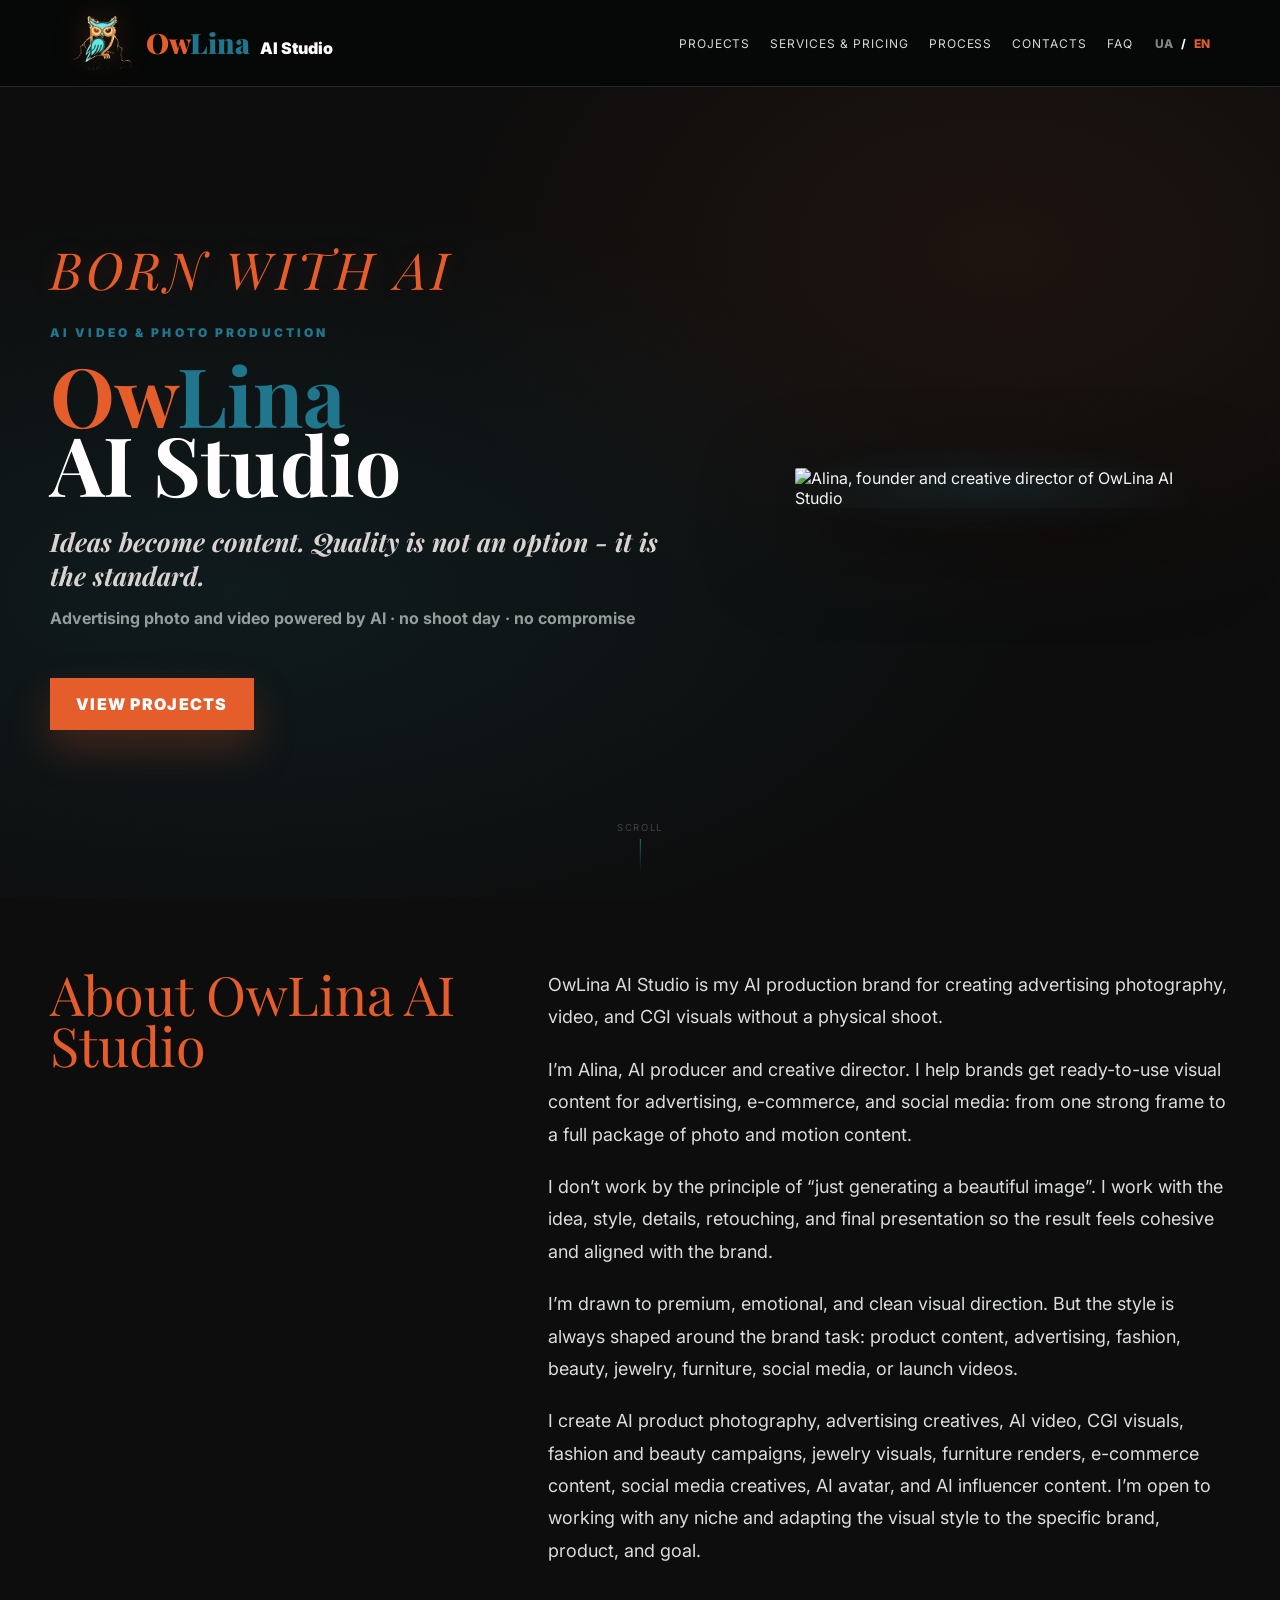
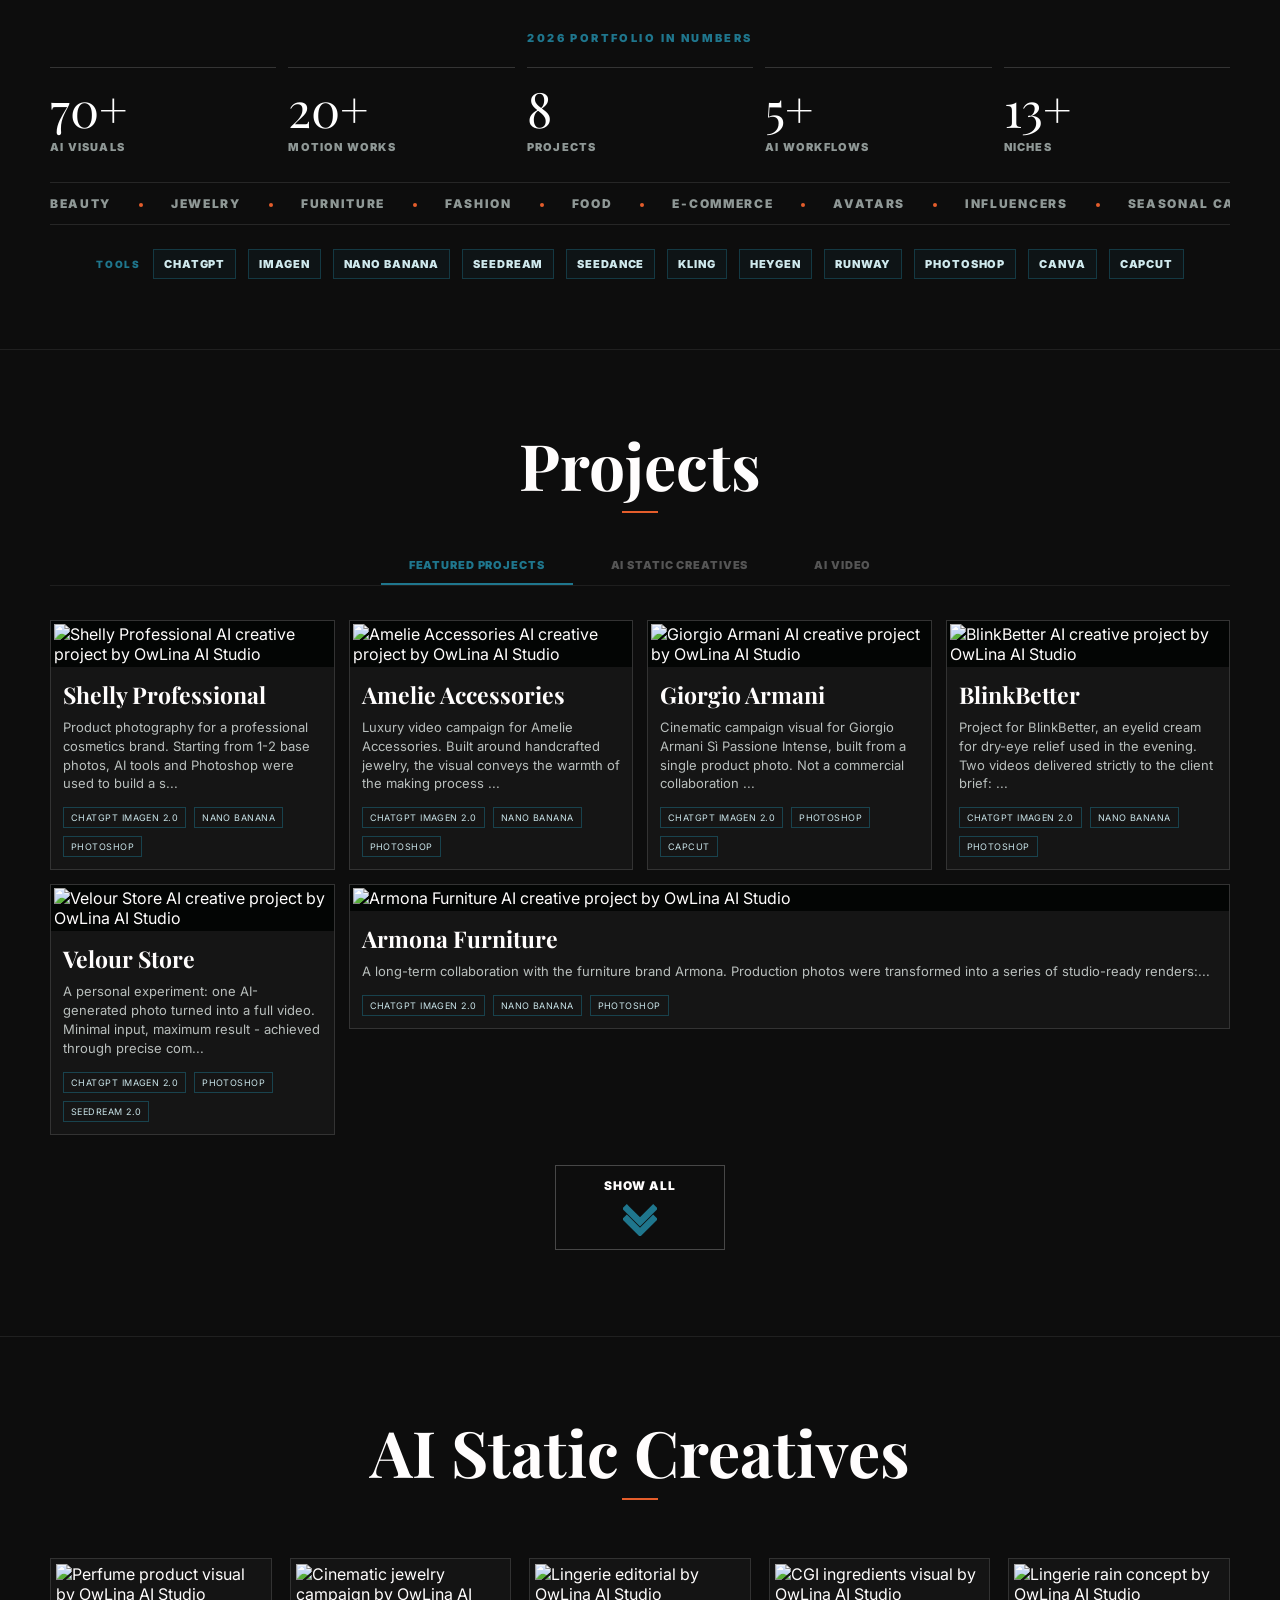
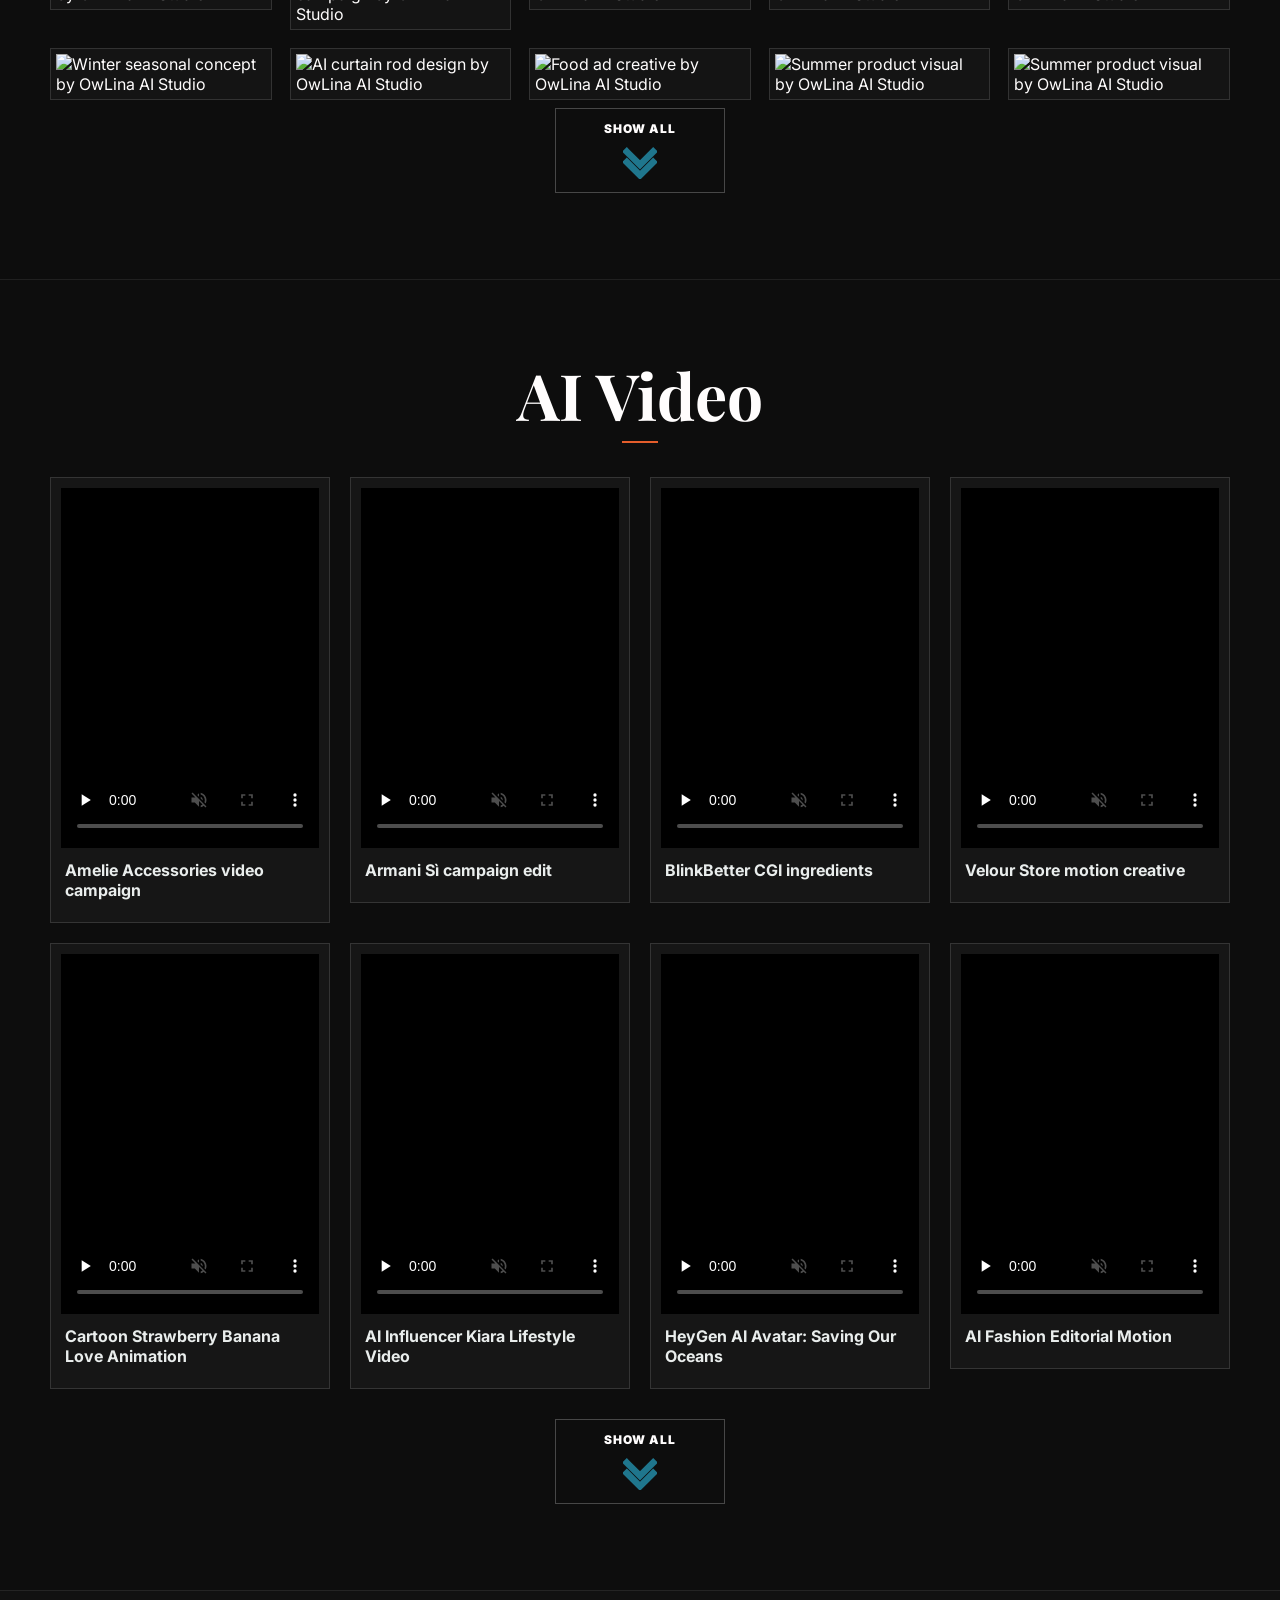
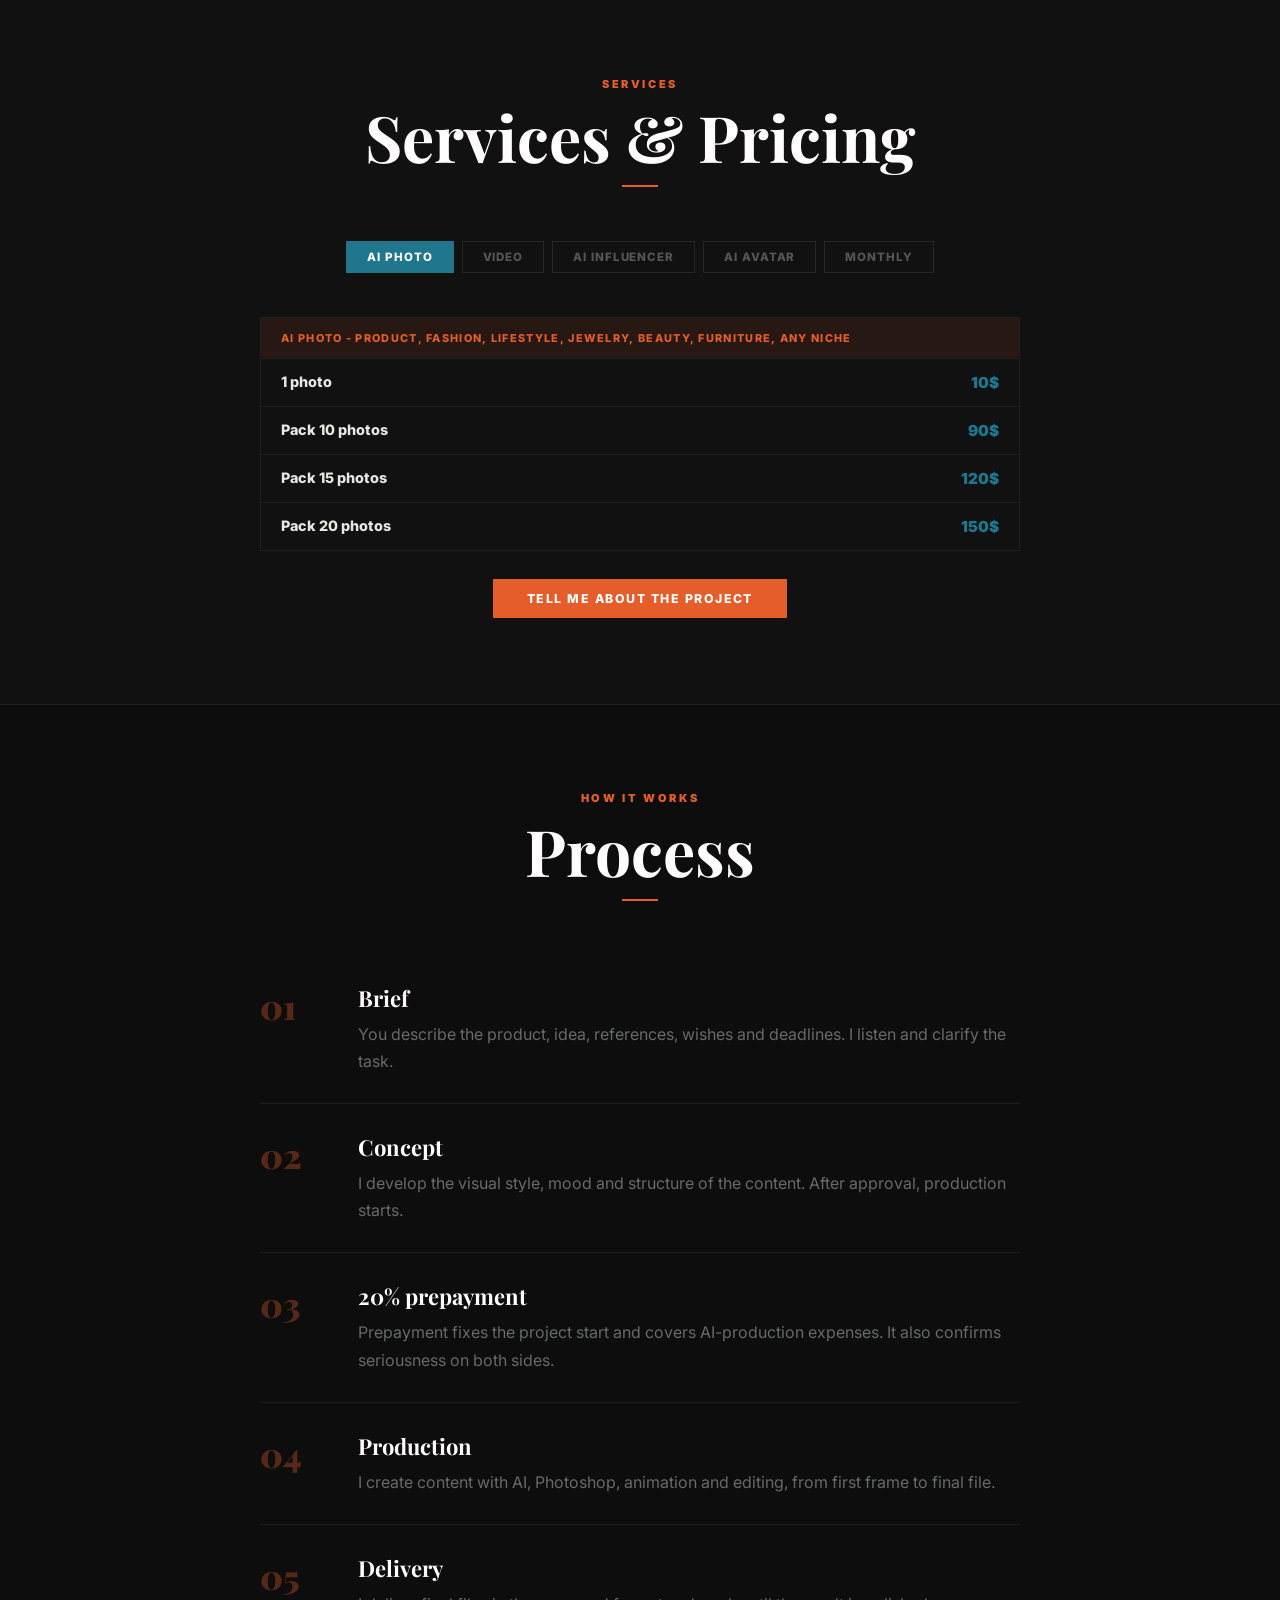
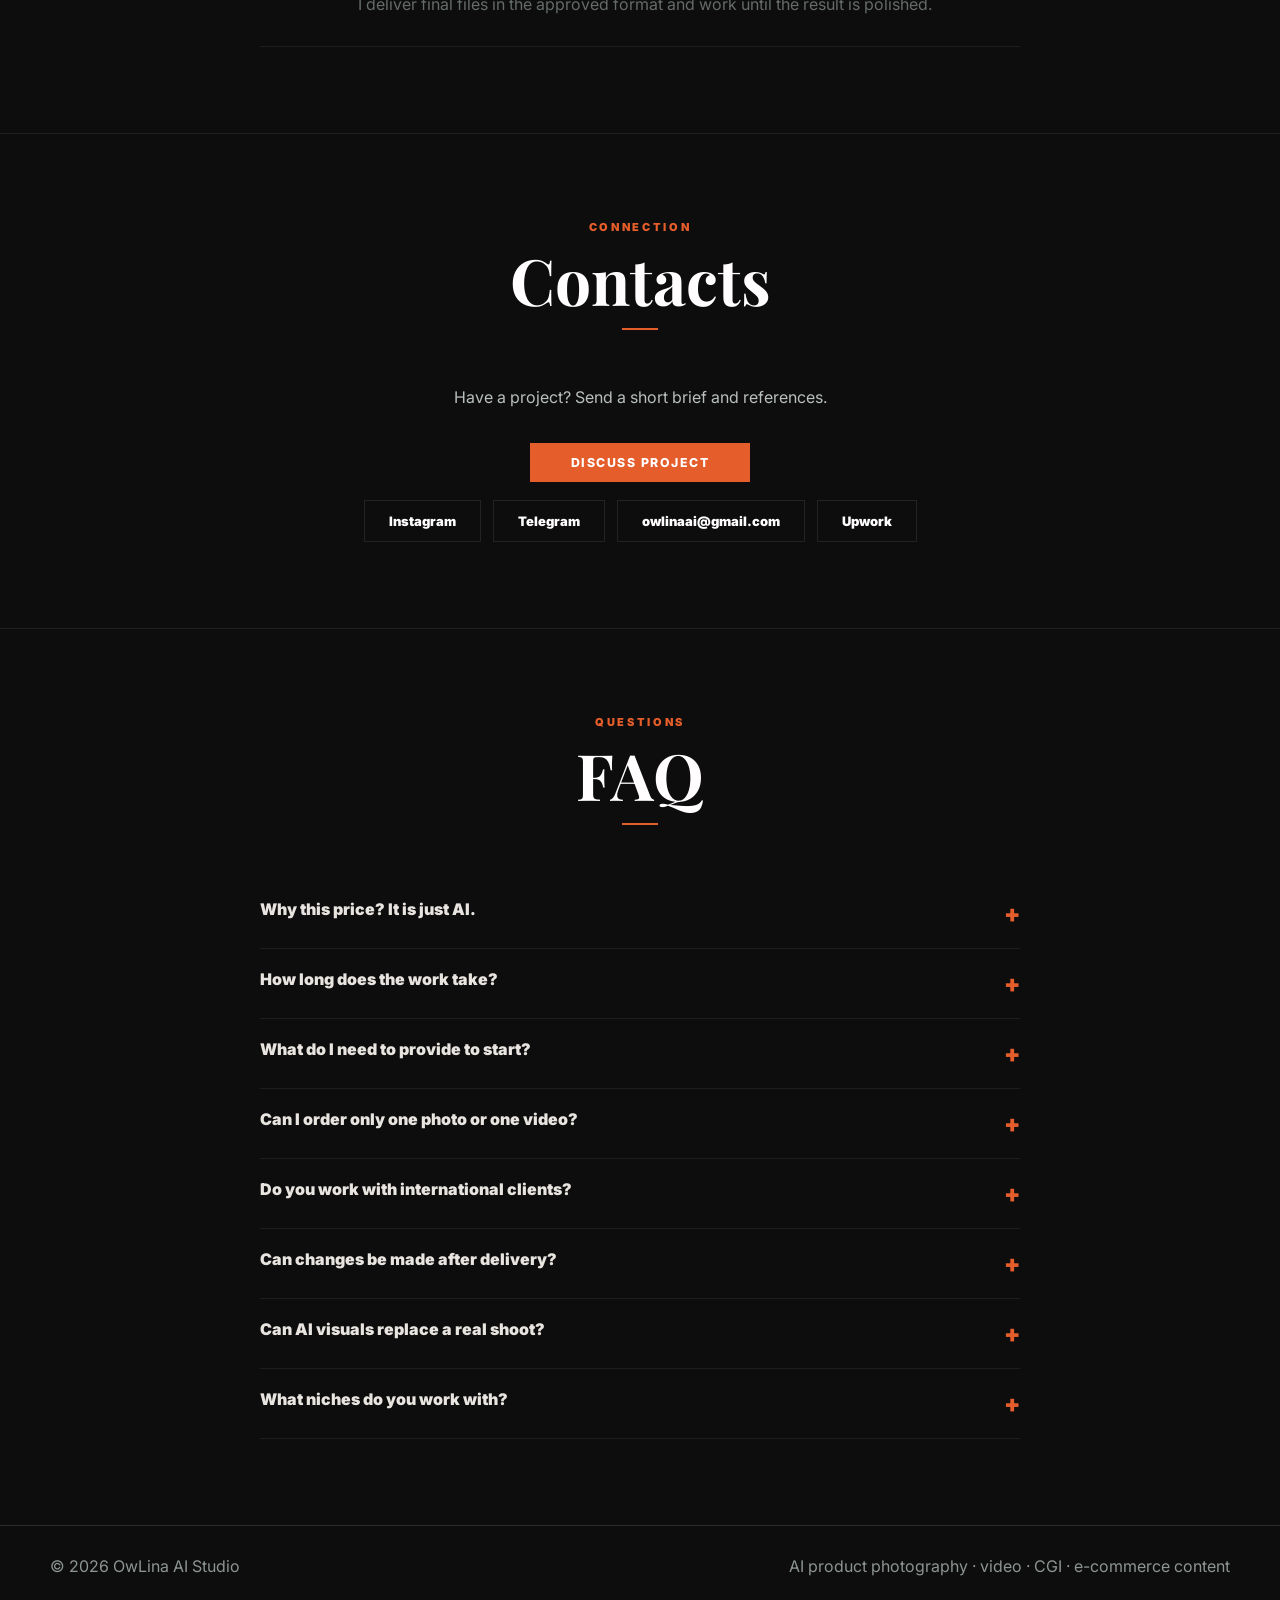
==== en/index.html @ 853acd17 "Add files via upload" ====
<!doctype html><html lang="en"><head><meta charset="utf-8"><meta name="viewport" content="width=device-width,initial-scale=1"><title>OwLina AI Studio | AI Production for Advertising Photo, Video and CGI</title><meta name="description" content="OwLina AI Studio creates AI product photography, advertising creatives, AI video, CGI visuals, e-commerce content, AI avatar and AI influencer content for any niche without a physical shoot."><meta name="robots" content="index, follow"><link rel="canonical" href="https://owlinaai.com/en/"><link rel="alternate" hreflang="uk" href="https://owlinaai.com/"><link rel="alternate" hreflang="en" href="https://owlinaai.com/en/"><link rel="alternate" hreflang="x-default" href="https://owlinaai.com/"><meta property="og:type" content="website"><meta property="og:site_name" content="OwLina AI Studio"><meta property="og:title" content="OwLina AI Studio | AI Production for Advertising Photo, Video and CGI"><meta property="og:description" content="OwLina AI Studio creates AI product photography, advertising creatives, AI video, CGI visuals, e-commerce content, AI avatar and AI influencer content for any niche without a physical shoot."><meta property="og:url" content="https://owlinaai.com/en/"><meta property="og:image" content="https://res.cloudinary.com/kqaywdm5/image/upload/v1783177187/my_photo_curdfj.jpg"><meta name="twitter:card" content="summary_large_image"><meta name="twitter:title" content="OwLina AI Studio | AI Production for Advertising Photo, Video and CGI"><meta name="twitter:description" content="OwLina AI Studio creates AI product photography, advertising creatives, AI video, CGI visuals, e-commerce content, AI avatar and AI influencer content for any niche without a physical shoot."><meta name="twitter:image" content="https://res.cloudinary.com/kqaywdm5/image/upload/v1783177187/my_photo_curdfj.jpg"><link rel="preconnect" href="https://res.cloudinary.com"><link rel="preconnect" href="https://fonts.googleapis.com"><link rel="preconnect" href="https://fonts.gstatic.com" crossorigin><link href="https://fonts.googleapis.com/css2?family=Inter:wght@400;600;800;900&family=Playfair+Display:ital,wght@0,700;0,900;1,700;1,900&display=swap" rel="stylesheet"><link rel="stylesheet" href="../assets/css/style.css?v=20260827-1"><script type="application/ld+json">{"@context": "https://schema.org", "@type": "ProfessionalService", "@id": "https://owlinaai.com/#studio", "name": "OwLina AI Studio", "url": "https://owlinaai.com/", "description": "OwLina AI Studio creates AI product photography, advertising creatives, AI video, CGI visuals, e-commerce content, AI avatar and AI influencer content for any niche without a physical shoot.", "areaServed": "Worldwide", "founder": {"@type": "Person", "name": "Alina", "jobTitle": "AI producer and creative director"}, "sameAs": ["https://www.instagram.com/owlinaai", "https://t.me/OwLinaAI"], "serviceType": ["AI product photography", "AI video production", "CGI advertising visuals", "e-commerce product content", "social media creatives", "AI avatar content", "AI influencer content"], "knowsAbout": ["AI product photography", "advertising creatives", "AI video", "CGI visuals", "fashion campaigns", "beauty campaigns", "jewelry visuals", "furniture renders", "e-commerce content", "social media content"]}</script>
<script type="application/ld+json">{"@context": "https://schema.org", "@type": "WebPage", "@id": "https://owlinaai.com/en/#webpage", "url": "https://owlinaai.com/en/", "name": "OwLina AI Studio | AI Production for Advertising Photo, Video and CGI", "description": "OwLina AI Studio creates AI product photography, advertising creatives, AI video, CGI visuals, e-commerce content, AI avatar and AI influencer content for any niche without a physical shoot.", "inLanguage": "en", "isPartOf": {"@type": "WebSite", "name": "OwLina AI Studio", "url": "https://owlinaai.com/"}, "about": {"@id": "https://owlinaai.com/#studio"}}</script>
<script type="application/ld+json">{"@context": "https://schema.org", "@type": "FAQPage", "mainEntity": [{"@type": "Question", "name": "Why this price? It is just AI.", "acceptedAnswer": {"@type": "Answer", "text": "The price includes concept, direction, AI generation, retouching, editing, revisions, and final files ready for ads, e-commerce, and social media."}}, {"@type": "Question", "name": "How long does the work take?", "acceptedAnswer": {"@type": "Answer", "text": "Timing depends on the volume and format. Small static visuals can be faster; full video campaigns need more production time."}}, {"@type": "Question", "name": "What do I need to provide to start?", "acceptedAnswer": {"@type": "Answer", "text": "A product photo, references, brand materials, desired mood, formats, deadline, and a clear task."}}, {"@type": "Question", "name": "Can AI visuals replace a real shoot?", "acceptedAnswer": {"@type": "Answer", "text": "For many product, e-commerce, advertising and social media tasks - yes. It is faster, more flexible, and more cost-effective when the brief is clear."}}, {"@type": "Question", "name": "What niches do you work with?", "acceptedAnswer": {"@type": "Answer", "text": "Beauty, fashion, jewelry, furniture, food, product brands, e-commerce, social media campaigns, and other niches."}}]}</script></head><body><header class="site-header"><div class="nav-wrap"><a class="brand" href="./"><img class="brand-logo" src="../assets/logo/owlina-logo-cropped.png" alt="OwLina AI Studio logo"><span class="brand-word"><span class="owl">Ow</span><span class="lina">Lina</span><small>AI Studio</small></span></a><nav class="nav-links"><a href="./#projects">Projects</a><a href="./#services">Services & Pricing</a><a href="./#process">Process</a><a href="./#contacts">Contacts</a><a href="./#faq">FAQ</a></nav><div class="langs"><a class="" href="../">UA</a><span>/</span><a class="active" href="./">EN</a></div></div></header><main><section class="hero"><div class="hero-inner"><div><div class="kicker">Born with AI</div><p class="eyebrow">AI Video & Photo Production</p><h1><span class="owl">Ow</span><span class="lina">Lina</span><br>AI Studio</h1><p class="tagline">Ideas become content. Quality is not an option - it is the standard.</p><p class="subline">Advertising photo and video powered by AI · no shoot day · no compromise</p><a class="cta" href="#projects">View projects</a></div><figure class="hero-media"><img src="https://res.cloudinary.com/kqaywdm5/image/upload/v1783177187/my_photo_curdfj.jpg" alt="Alina, founder and creative director of OwLina AI Studio"></figure></div><div class="scroll-ind"><span>Scroll</span><div class="scroll-line"></div></div></section><section id="about" class="section"><div class="section-inner about-grid"><div class="about-mark">About OwLina AI Studio</div><div class="about-text"><p>OwLina AI Studio is my AI production brand for creating advertising photography, video, and CGI visuals without a physical shoot.</p><p>I’m Alina, AI producer and creative director. I help brands get ready-to-use visual content for advertising, e-commerce, and social media: from one strong frame to a full package of photo and motion content.</p><p>I don’t work by the principle of “just generating a beautiful image”. I work with the idea, style, details, retouching, and final presentation so the result feels cohesive and aligned with the brand.</p><p>I’m drawn to premium, emotional, and clean visual direction. But the style is always shaped around the brand task: product content, advertising, fashion, beauty, jewelry, furniture, social media, or launch videos.</p><p>I create AI product photography, advertising creatives, AI video, CGI visuals, fashion and beauty campaigns, jewelry visuals, furniture renders, e-commerce content, social media creatives, AI avatar, and AI influencer content. I’m open to working with any niche and adapting the visual style to the specific brand, product, and goal.</p></div></div></section><section class="trust-strip"><div class="trust-title">2026 portfolio in numbers</div><div class="trust-grid"><div class="trust-item"><div class="trust-num">70+</div><div class="trust-label">AI visuals</div></div><div class="trust-item"><div class="trust-num">20+</div><div class="trust-label">motion works</div></div><div class="trust-item"><div class="trust-num">8</div><div class="trust-label">projects</div></div><div class="trust-item"><div class="trust-num">5+</div><div class="trust-label">AI workflows</div></div><div class="trust-item"><div class="trust-num">13+</div><div class="trust-label">niches</div></div></div><div class="niche-marquee" aria-label="Portfolio niches"><div class="niche-track"><span>beauty</span> <span>jewelry</span> <span>furniture</span> <span>fashion</span> <span>food</span> <span>e-commerce</span> <span>avatars</span> <span>influencers</span> <span>seasonal campaigns</span> <span>cartoon</span> <span>memory video concepts</span> <span>social media creatives</span> <span>CGI</span> <span>beauty</span> <span>jewelry</span> <span>furniture</span> <span>fashion</span> <span>food</span> <span>e-commerce</span> <span>avatars</span> <span>influencers</span> <span>seasonal campaigns</span> <span>cartoon</span> <span>memory video concepts</span> <span>social media creatives</span> <span>CGI</span></div></div><div class="tool-stack"><span class="tool-stack-label">Tools</span><span class="tool-chip">ChatGPT</span> <span class="tool-chip">Imagen</span> <span class="tool-chip">Nano Banana</span> <span class="tool-chip">Seedream</span> <span class="tool-chip">Seedance</span> <span class="tool-chip">Kling</span> <span class="tool-chip">HeyGen</span> <span class="tool-chip">Runway</span> <span class="tool-chip">Photoshop</span> <span class="tool-chip">Canva</span> <span class="tool-chip">CapCut</span></div></section><section id="projects" class="section"><div class="section-inner"><div class="center-head"><h2>Projects</h2></div><nav class="work-tabs" aria-label="Portfolio sections"><a href="#projects">Featured Projects</a><a href="#static">AI Static Creatives</a><a href="#motion">AI Video</a></nav><div id="featured-projects" class="projects-grid"></div><div class="button-row"><a class="ghost-btn" href="../projects-en.html">Show all</a></div></div></section><section id="static" class="section"><div class="section-inner"><div class="center-head"><h2>AI Static Creatives</h2></div><div id="static-filters" class="static-filters"></div><div id="static-gallery" class="masonry"></div><div class="static-actions"><button class="ghost-btn" data-show-static>Show all</button></div></div></section><section id="motion" class="section"><div class="section-inner"><div class="center-head"><h2>AI Video</h2></div><div id="motion-grid" class="video-grid"></div><div class="button-row"><a class="ghost-btn" href="../videos-en.html">Show all</a></div></div></section><section id="services" class="section services-section"><div class="section-inner"><div class="old-section-title"><div class="sup">services</div><h2>Services & Pricing</h2></div><div class="stabs"><button class="stab active" data-p="ph">AI Photo</button><button class="stab " data-p="vi">Video</button><button class="stab " data-p="inf">AI Influencer</button><button class="stab " data-p="av">AI Avatar</button><button class="stab " data-p="mo">Monthly</button></div><div class="spanel active" id="p-ph"><div class="ptable"><div class="pth">AI Photo - product, fashion, lifestyle, jewelry, beauty, furniture, any niche</div><div class="ptr"><div><div class="ptl">1 photo</div></div><div class="ptp">10$</div></div><div class="ptr"><div><div class="ptl">Pack 10 photos</div></div><div class="ptp">90$</div></div><div class="ptr"><div><div class="ptl">Pack 15 photos</div></div><div class="ptp">120$</div></div><div class="ptr"><div><div class="ptl">Pack 20 photos</div></div><div class="ptp">150$</div></div></div><div class="scta"><a class="disc" href="https://t.me/OwLinaAI" target="_blank" rel="noopener">Tell me about the project</a></div></div><div class="spanel" id="p-vi"><div class="vtable"><div class="vtr"><div class="vtc h"></div><div class="vtc h">1 video</div><div class="vtc h">Pack 3</div><div class="vtc h">Pack 5</div></div><div class="vtr"><div class="vtc d">10 sec</div><div class="vtc p">from 100$</div><div class="vtc p">from 250$</div><div class="vtc p">from 420$</div></div><div class="vtr"><div class="vtc d">15 sec</div><div class="vtc p">from 140$</div><div class="vtc p">from 350$</div><div class="vtc p">from 580$</div></div><div class="vtr"><div class="vtc d">30 sec</div><div class="vtc p">from 250$</div><div class="vtc p">from 620$</div><div class="vtc p">from 1050$</div></div></div><p class="pnote">Brand / product / service advertising · influencer-style content · CGI. Longer or more complex videos are priced individually.</p><div class="scta"><a class="disc" href="https://t.me/OwLinaAI" target="_blank" rel="noopener">Tell me about the project</a></div></div><div class="spanel" id="p-inf"><div class="ptable"><div class="pth">AI Influencer - UGC-style and lifestyle content · character creation + regular content</div><div class="ptr"><div><div class="ptl">Starter</div><div class="pts">Character visualization from your description · 5 reference images · 1 video</div><div class="pta">Character card <em>+20$</em><br>Style guide <em>+30$</em><br>Concept from scratch <em>+50$</em></div></div><div class="ptp">200$</div></div><div class="ptr"><div><div class="ptl">Full Character</div><div class="pts">10 reference images · 3 videos</div><div class="pta">Character card included free<br>Style guide <em>+20$</em></div></div><div class="ptp">320$</div></div><div class="ptr"><div><div class="ptl">Premium Character</div><div class="pts">15 reference images · 5 videos</div><div class="pta">Character card and style guide included free</div></div><div class="ptp">550$</div></div></div><div class="scta"><a class="disc" href="https://t.me/OwLinaAI" target="_blank" rel="noopener">Tell me about the project</a></div></div><div class="spanel" id="p-av"><div class="ptable"><div class="pth">AI Avatar with voice (talking head)</div><div class="ptr"><div><div class="ptl">Basic Avatar</div><div class="pts">1 video up to 30 sec · AI avatar from photo · voice synthesis</div></div><div class="ptp">100$</div></div><div class="ptr"><div><div class="ptl">Content Pack</div><div class="pts">3 videos up to 30 sec each · AI avatar from photo · voice synthesis</div></div><div class="ptp">250$</div></div></div><div class="scta"><a class="disc" href="https://t.me/OwLinaAI" target="_blank" rel="noopener">Tell me about the project</a></div></div><div class="spanel" id="p-mo"><div class="ptable"><div class="pth">Monthly content - regular AI content for your brand or AI influencer</div><div class="ptr"><div><div class="ptl">Basic</div><div class="pts">10 photos + 2 videos</div></div><div class="ptp">230$/month</div></div><div class="ptr"><div><div class="ptl">Standard</div><div class="pts">15 photos + 4 videos + 1 motion transfer / dance clip</div></div><div class="ptp">450$/month</div></div><div class="ptr"><div><div class="ptl">Full</div><div class="pts">30 photos + 6 videos + 2 motion transfer / dance clips</div></div><div class="ptp">800$/month</div></div></div><div class="scta"><a class="disc" href="https://t.me/OwLinaAI" target="_blank" rel="noopener">Tell me about the project</a></div></div></div></section><section id="process" class="section"><div class="section-inner"><div class="old-section-title"><div class="sup">how it works</div><h2>Process</h2></div><div class="process-list"><div class="process-step"><div class="process-num">01</div><div><h3>Brief</h3><p>You describe the product, idea, references, wishes and deadlines. I listen and clarify the task.</p></div></div><div class="process-step"><div class="process-num">02</div><div><h3>Concept</h3><p>I develop the visual style, mood and structure of the content. After approval, production starts.</p></div></div><div class="process-step"><div class="process-num">03</div><div><h3>20% prepayment</h3><p>Prepayment fixes the project start and covers AI-production expenses. It also confirms seriousness on both sides.</p></div></div><div class="process-step"><div class="process-num">04</div><div><h3>Production</h3><p>I create content with AI, Photoshop, animation and editing, from first frame to final file.</p></div></div><div class="process-step"><div class="process-num">05</div><div><h3>Delivery</h3><p>I deliver final files in the approved format and work until the result is polished.</p></div></div></div></div></section><section id="contacts" class="section"><div class="section-inner"><div class="old-section-title"><div class="sup">connection</div><h2>Contacts</h2></div><p class="section-note" style="margin:0 auto 32px;text-align:center">Have a project? Send a short brief and references.</p><div class="contact-primary"><button type="button" class="disc" data-open-brief>Discuss project</button></div><div class="contact-links"><a href="https://www.instagram.com/owlinaai">Instagram</a><a href="https://t.me/OwLinaAI">Telegram</a><a href="mailto:owlinaai@gmail.com">owlinaai@gmail.com</a><a href="https://www.upwork.com/">Upwork</a></div></div></section><section id="faq" class="section"><div class="section-inner"><div class="old-section-title"><div class="sup">questions</div><h2>FAQ</h2></div><div class="faq-list"><div class="faq-item"><button class="faq-q" type="button"><span>Why this price? It is just AI.</span><span>+</span></button><div class="faq-a">The price includes concept, direction, AI generation, retouching, editing, revisions, and final files ready for ads, e-commerce, and social media.</div></div><div class="faq-item"><button class="faq-q" type="button"><span>How long does the work take?</span><span>+</span></button><div class="faq-a">Timing depends on the volume and format. Small static visuals can be faster; full video campaigns need more production time.</div></div><div class="faq-item"><button class="faq-q" type="button"><span>What do I need to provide to start?</span><span>+</span></button><div class="faq-a">A product photo, references, brand materials, desired mood, formats, deadline, and a clear task.</div></div><div class="faq-item"><button class="faq-q" type="button"><span>Can I order only one photo or one video?</span><span>+</span></button><div class="faq-a">Yes. You can order a single visual, a small pack, or a full campaign.</div></div><div class="faq-item"><button class="faq-q" type="button"><span>Do you work with international clients?</span><span>+</span></button><div class="faq-a">Yes. OwLina AI Studio works with Ukrainian and international brands.</div></div><div class="faq-item"><button class="faq-q" type="button"><span>Can changes be made after delivery?</span><span>+</span></button><div class="faq-a">Yes. Revision terms are discussed before the project starts.</div></div><div class="faq-item"><button class="faq-q" type="button"><span>Can AI visuals replace a real shoot?</span><span>+</span></button><div class="faq-a">For many product, e-commerce, advertising and social media tasks - yes. It is faster, more flexible, and more cost-effective when the brief is clear.</div></div><div class="faq-item"><button class="faq-q" type="button"><span>What niches do you work with?</span><span>+</span></button><div class="faq-a">Beauty, fashion, jewelry, furniture, food, product brands, e-commerce, social media campaigns, and other niches.</div></div></div></div></section></main><div class="brief-modal" aria-hidden="true"><div class="brief-dialog" role="dialog" aria-modal="true" aria-labelledby="brief-title"><button class="brief-close" type="button" data-close-brief aria-label="Close">×</button><h2 class="brief-title" id="brief-title">Discuss the Project</h2><p class="brief-subtitle">Tell me about your idea and I'll get back to you within 1 business day.</p><form class="brief-form" data-success="Thank you! Your request has been sent successfully. I'll get back to you within 1 business day."><div class="brief-field"><label for="brief-name">Name</label><input id="brief-name" name="name" type="text" placeholder="Your name" required></div><div class="brief-field"><label for="brief-contact">Telegram or phone</label><input id="brief-contact" name="contact" type="text" placeholder="Your Telegram or phone" required></div><div class="brief-field"><label for="brief-need">What do you need</label><select id="brief-need" name="need" required><option value="" disabled selected>What do you need</option><option value="AI Product Photography">AI Product Photography</option><option value="AI Video">AI Video</option><option value="CGI Visuals">CGI Visuals</option><option value="AI Avatar / Influencer">AI Avatar / Influencer</option><option value="Other">Other</option></select></div><div class="brief-field"><label for="brief-project">Tell me about your project</label><textarea id="brief-project" name="project" placeholder="Describe your idea, product or goal." required></textarea></div><div class="brief-field"><label for="brief-budget">Approximate Budget</label><select id="brief-budget" name="budget"><option value="" selected>Approximate Budget</option><option value="$0–200">$0–200</option><option value="$200–500">$200–500</option><option value="$500–1000">$500–1000</option><option value="$1000+">$1000+</option><option value="Let's discuss">Let's discuss</option></select></div><button class="brief-submit" type="submit">Start Project</button><p class="brief-status" aria-live="polite"></p></form><div class="brief-success" aria-live="polite"></div></div></div><div class="lightbox"><button class="lb-close" aria-label="Close">×</button><button class="lb-prev" aria-label="Previous">‹</button><div class="lightbox-viewport"><img id="lb-img" alt=""></div><button class="lb-next" aria-label="Next">›</button></div><div class="video-modal"><button class="video-modal-close" aria-label="Close">×</button><video id="video-modal-player" controls playsinline></video></div><footer class="footer"><div class="footer-inner"><span>© 2026 OwLina AI Studio</span><span>AI product photography · video · CGI · e-commerce content</span></div></footer><script src="../assets/js/data.js?v=20260827-1"></script><script src="../assets/js/app.js?v=20260827-1"></script></body></html>
---- assets/css/style.css ----
:root{--bg:#050807;--paper:#FFFDFD;--muted:#a5adab;--line:rgba(255,253,253,.13);--orange:#E45D2B;--teal:#1F768D;--white:#FFFDFD;--shadow:0 24px 70px rgba(0,0,0,.45);--max:1180px}*{box-sizing:border-box}html{scroll-behavior:smooth}body{margin:0;background:#050807;color:var(--white);font-family:Inter,Arial,sans-serif;letter-spacing:0;overflow-x:hidden}a{color:inherit;text-decoration:none}img,video{max-width:100%;display:block}button{font:inherit}.site-header{position:sticky;top:0;z-index:40;background:rgba(5,8,7,.82);backdrop-filter:blur(16px);border-bottom:1px solid var(--line)}.nav-wrap{max-width:var(--max);margin:auto;display:flex;align-items:center;gap:22px;padding:12px 20px}.brand{display:flex;align-items:center;gap:14px;margin-right:auto;min-width:0}.brand-logo{width:62px;height:62px;object-fit:contain;filter:drop-shadow(0 0 16px rgba(228,93,43,.28))}.brand-word{font-family:'Playfair Display',Georgia,serif;font-weight:900;font-size:28px;line-height:.95;white-space:nowrap}.brand-word .owl{color:var(--orange)}.brand-word .lina{color:var(--teal)}.brand-word small{font-family:Inter,Arial,sans-serif;font-size:16px;color:var(--white);margin-left:10px}.nav-links{display:flex;align-items:center;gap:20px;margin-left:auto}.nav-links a{font-size:12px;text-transform:uppercase;letter-spacing:.08em;color:#d4d8d7}.nav-links a:hover{color:var(--orange)}.langs{display:flex;gap:8px;align-items:center;font-weight:800;font-size:12px}.langs a{color:#7e8583}.langs a.active{color:var(--orange)}.hero{min-height:calc(100vh - 88px);display:grid;place-items:center;padding:54px 20px 64px;background:linear-gradient(90deg,#050807 0%,#07100f 52%,#090b0a 100%)}.hero-inner{width:min(var(--max),100%);display:grid;grid-template-columns:1.05fr .8fr;gap:70px;align-items:center}.kicker{font-family:'Playfair Display',Georgia,serif;font-style:italic;color:var(--orange);font-size:clamp(32px,4.4vw,62px);line-height:.92;text-transform:uppercase;letter-spacing:.08em;text-shadow:0 0 22px rgba(228,93,43,.18)}.eyebrow{color:var(--teal);font-weight:900;letter-spacing:.26em;text-transform:uppercase;font-size:12px;margin:32px 0 20px}.hero h1{font-family:'Playfair Display',Georgia,serif;font-size:clamp(56px,8vw,116px);line-height:.84;margin:0}.hero h1 .owl{color:var(--orange)}.hero h1 .lina{color:var(--teal)}.tagline{font-family:'Playfair Display',Georgia,serif;font-style:italic;font-weight:700;font-size:clamp(18px,2vw,27px);color:#d8d3cf;margin:26px 0 12px}.subline{color:#959d9b;font-weight:700}.cta{display:inline-flex;margin-top:34px;background:var(--orange);color:#fff;padding:16px 26px;font-weight:900;text-transform:uppercase;letter-spacing:.08em;box-shadow:0 18px 42px rgba(228,93,43,.25)}.hero-media{justify-self:center;width:min(420px,100%);border:1px solid rgba(255,253,253,.09);background:transparent;box-shadow:var(--shadow);padding:0}.hero-media img{width:100%;height:auto;object-fit:contain}.section{padding:86px 20px;border-top:1px solid rgba(255,253,253,.08)}.section-inner{max-width:var(--max);margin:auto}.section-head{display:flex;justify-content:space-between;gap:24px;align-items:end;margin-bottom:32px}.section h2{font-family:'Playfair Display',Georgia,serif;font-size:clamp(40px,5vw,76px);margin:0;line-height:.9}.center-head{position:relative;text-align:center;margin-bottom:34px}.center-head h2{display:inline-block}.work-tabs{display:flex;justify-content:flex-end;gap:10px;flex-wrap:wrap;margin-top:-52px;margin-bottom:36px}.work-tabs a{border:1px solid rgba(255,253,253,.18);padding:10px 13px;text-transform:uppercase;font-size:11px;font-weight:900;letter-spacing:.08em;color:#d3d8d7;background:rgba(255,253,253,.03)}.work-tabs a:hover{border-color:var(--orange);color:var(--orange)}.section-note{max-width:560px;color:#b9bfbd;line-height:1.7}.about-grid{display:grid;grid-template-columns:.8fr 1.2fr;gap:44px}.about-mark{font-family:'Playfair Display',Georgia,serif;font-size:54px;line-height:.95;color:var(--orange)}.about-text p{font-size:18px;line-height:1.8;color:#d9dddc;margin:0 0 20px}.projects-grid{display:grid;grid-template-columns:repeat(12,1fr);gap:18px;align-items:start}.project-card{grid-column:span 4;border:1px solid var(--line);background:rgba(255,253,253,.035);position:relative;overflow:hidden;display:flex;flex-direction:column;transition:transform .25s ease,border-color .25s ease}.project-card:nth-child(2){grid-column:span 5}.project-card:nth-child(3){grid-column:span 3}.project-card:nth-child(4){grid-column:span 3}.project-card:nth-child(5){grid-column:span 4}.project-card:nth-child(6){grid-column:span 5}.project-card:hover{transform:translateY(-6px) scale(1.01);border-color:rgba(228,93,43,.58)}.project-card figure{margin:0;display:block;background:#030504;padding:4px}.project-card img{width:100%;height:auto;object-fit:contain}.project-card-body{padding:18px}.project-card h3{font-family:'Playfair Display',Georgia,serif;font-size:30px;margin:0 0 8px}.project-card p{color:#b9bfbd;line-height:1.55;margin:0}.pill-row{display:flex;gap:8px;flex-wrap:wrap;margin-top:14px}.pill{border:1px solid rgba(31,118,141,.48);color:#cae5ea;padding:6px 9px;font-size:11px;text-transform:uppercase;letter-spacing:.05em}.button-row{display:flex;justify-content:center;margin-top:30px}.ghost-btn{border:1px solid rgba(255,253,253,.24);background:transparent;color:var(--white);padding:14px 22px;text-transform:uppercase;font-weight:900;letter-spacing:.08em}.ghost-btn:hover{border-color:var(--orange);color:var(--orange)}.masonry{columns:3 260px;column-gap:18px}.shot{break-inside:avoid;margin:0 0 18px;border:1px solid var(--line);background:rgba(255,253,253,.03);padding:6px;cursor:zoom-in}.shot img{width:100%;height:auto;object-fit:contain}.series{margin-bottom:38px}.series h3{font-family:'Playfair Display',Georgia,serif;font-size:32px;margin:0 0 16px}.video-grid{display:grid;grid-template-columns:repeat(auto-fit,minmax(280px,1fr));gap:18px}.video-card{border:1px solid var(--line);background:rgba(255,253,253,.04);padding:10px}.video-card video{width:100%;height:auto;max-height:520px;background:#000}.video-card h3{font-size:16px;margin:12px 4px;color:#e9edec}.contact{display:grid;grid-template-columns:1fr 1fr;gap:28px;align-items:start}.contact-box{border:1px solid var(--line);padding:26px;background:rgba(255,253,253,.04)}.contact-box a{color:var(--orange);font-weight:900}.footer{padding:30px 20px;color:#8d9593;border-top:1px solid var(--line)}.footer-inner{max-width:var(--max);margin:auto;display:flex;justify-content:space-between;gap:20px}.case-hero{padding:70px 20px 35px}.case-title{max-width:var(--max);margin:auto}.case-title h1{font-family:'Playfair Display',Georgia,serif;font-size:clamp(52px,8vw,104px);margin:0}.case-title p{max-width:820px;color:#c7ccca;line-height:1.8;font-size:18px}.case-list{display:grid;gap:70px}.case{border-top:1px solid var(--line);padding-top:50px}.case h2{font-family:'Playfair Display',Georgia,serif;font-size:54px;margin:0 0 14px}.case-layout{display:grid;grid-template-columns:360px 1fr;gap:34px}.case-aside{position:sticky;top:105px;align-self:start}.mini-gallery{display:grid;grid-template-columns:repeat(auto-fit,minmax(120px,1fr));gap:10px;margin-top:16px}.mini-gallery .shot{margin:0;padding:5px}.mini-gallery img{max-height:190px}.case-copy{color:#cdd2d0;line-height:1.75}.lightbox{position:fixed;inset:0;background:rgba(0,0,0,.92);z-index:100;display:none;align-items:center;justify-content:center}.lightbox.open{display:flex}.lightbox-viewport{width:100vw;height:100vh;overflow:hidden;display:grid;place-items:center;cursor:grab}.lightbox img{max-width:92vw;max-height:88vh;transform-origin:center;user-select:none}.lightbox button{position:absolute;border:1px solid rgba(255,255,255,.25);background:rgba(0,0,0,.36);color:#fff;width:44px;height:44px;font-size:26px}.lb-close{top:20px;right:20px}.lb-prev{left:20px}.lb-next{right:20px}.faq details{border-top:1px solid var(--line);padding:20px 0}.faq summary{cursor:pointer;font-weight:900}.faq p{color:#c4c9c7;line-height:1.7}@media (max-width:900px){.nav-wrap{align-items:flex-start}.nav-links{display:none}.brand-word{font-size:23px}.brand-word small{display:block;margin-left:0;margin-top:4px}.hero-inner,.about-grid,.contact,.case-layout{grid-template-columns:1fr;gap:30px}.project-card,.project-card:nth-child(n){grid-column:span 12}.hero{min-height:auto}.section-head{display:block}.work-tabs{justify-content:center;margin-top:0}.case-aside{position:static}.footer-inner{display:block}}@media (prefers-reduced-motion:reduce){*{scroll-behavior:auto;transition:none!important}}

body{background:#0D0D0D}.hero{background:#0D0D0D;position:relative;overflow:hidden}.hero:before{content:"";position:absolute;inset:0;background:radial-gradient(ellipse at 18% 62%,rgba(31,118,141,.13),transparent 55%),radial-gradient(ellipse at 78% 20%,rgba(228,93,43,.08),transparent 42%);pointer-events:none}.hero-inner{position:relative;z-index:1}.kicker{font-size:clamp(34px,4vw,66px);opacity:.95}.hero h1{font-size:clamp(48px,6.4vw,94px)}.hero-media{width:min(390px,100%);border:0;background:transparent;box-shadow:none;position:relative}.hero-media:before{content:"";position:absolute;inset:-28px;background:radial-gradient(ellipse at center,rgba(31,118,141,.14),transparent 68%);z-index:-1}.hero-media img{border-radius:2px;filter:contrast(1.03) brightness(.96);box-shadow:0 28px 90px rgba(0,0,0,.5)}.scroll-ind{position:absolute;bottom:28px;left:50%;transform:translateX(-50%);display:flex;flex-direction:column;align-items:center;gap:6px;z-index:2}.scroll-ind span{font-size:.6rem;letter-spacing:.18em;text-transform:uppercase;color:#444}.scroll-line{width:1px;height:32px;background:linear-gradient(to bottom,var(--teal),transparent);animation:pulse 2s ease infinite}@keyframes pulse{0%,100%{opacity:1}50%{opacity:.3}}#about{border-top:0;padding-top:70px}.center-head:after,.old-section-title:after{content:"";display:block;width:36px;height:2px;background:var(--orange);margin:16px auto 0}.work-tabs{border-bottom:1px solid rgba(255,255,255,.07);padding-bottom:0;justify-content:center;margin:0 0 34px}.work-tabs a{border:0;border-bottom:2px solid transparent;background:transparent;color:#555;padding:11px 28px}.work-tabs a:first-child,.work-tabs a:hover{color:var(--teal);border-bottom-color:var(--teal)}.projects-grid{display:grid;grid-template-columns:repeat(4,minmax(0,1fr));grid-auto-flow:dense;gap:14px}.project-card,.project-card:nth-child(n){grid-column:span 1;min-height:0}.project-card:nth-child(3){grid-row:span 2}.project-card:nth-child(6){grid-column:span 2}.project-card figure{padding:3px}.project-card h3{font-size:23px}.project-card p{font-size:13px;line-height:1.45}.project-card-body{padding:12px}.pill{font-size:9px;padding:4px 7px}.ghost-btn{font-size:12px;padding:12px 18px}.ghost-btn:after{content:"  ⇣";color:var(--orange)}.shot{transition:transform .25s ease,border-color .25s ease;padding:5px}.shot:hover{transform:translateY(-3px) scale(1.01);border-color:rgba(228,93,43,.7)}.static-filters{display:flex;justify-content:center;gap:9px;flex-wrap:wrap;margin:0 0 24px}.filter-btn{border:1px solid rgba(255,255,255,.09);background:transparent;color:#666;padding:10px 18px;font-size:12px;font-weight:800;letter-spacing:.08em}.filter-btn.active,.filter-btn:hover{background:var(--orange);border-color:var(--orange);color:#fff}.static-preview.collapsed .shot:nth-child(n+11){display:none}.static-actions{display:flex;justify-content:center;margin-top:8px}.case-layout{display:block}.case-top{display:grid;grid-template-columns:minmax(260px,360px) 1fr;gap:28px;align-items:start;margin-bottom:28px}.case-aside{position:static}.case-before h3{margin-top:0}.mini-gallery{grid-template-columns:repeat(auto-fit,minmax(90px,150px));align-items:start}.mini-gallery img{max-height:none}.case .masonry{columns:4 190px}.case .shot{padding:4px}.old-section-title{text-align:center;margin-bottom:54px}.old-section-title .sup{color:var(--orange);font-size:11px;font-weight:900;text-transform:uppercase;letter-spacing:.24em;margin-bottom:14px}.old-section-title h2{font-family:'Playfair Display',Georgia,serif;font-size:clamp(42px,5vw,72px);line-height:1;margin:0}.process-list{max-width:760px;margin:0 auto}.process-step{display:grid;grid-template-columns:76px 1fr;gap:22px;padding:28px 0;border-bottom:1px solid rgba(255,255,255,.07)}.process-num{font-family:'Playfair Display',Georgia,serif;font-size:34px;color:rgba(228,93,43,.34);font-weight:900}.process-step h3{font-family:'Playfair Display',Georgia,serif;margin:0 0 8px;font-size:22px}.process-step p{margin:0;color:#656b69;line-height:1.7}.contact-links{display:flex;justify-content:center;gap:12px;flex-wrap:wrap}.contact-links a{border:1px solid rgba(255,255,255,.09);padding:12px 24px;font-size:13px;font-weight:900}.contact-links a:hover{border-color:var(--orange);color:var(--orange)}.faq-list{max-width:760px;margin:0 auto}.faq-item{border-bottom:1px solid rgba(255,255,255,.07)}.faq-q{width:100%;background:none;border:0;color:#e8e4df;text-align:left;padding:20px 0;display:flex;justify-content:space-between;font-weight:900;cursor:pointer}.faq-q span:last-child{color:var(--orange);font-size:24px}.faq-a{display:none;color:#b8bfbd;line-height:1.8;padding:0 0 20px}.faq-item.open .faq-a{display:block}@media(max-width:900px){.projects-grid{grid-template-columns:repeat(2,minmax(0,1fr))}.project-card:nth-child(n){grid-column:span 1;grid-row:auto}.case-top{grid-template-columns:1fr}.case .masonry{columns:2 150px}.work-tabs{justify-content:center}}@media(max-width:560px){.projects-grid{grid-template-columns:1fr}.case .masonry{columns:1}.process-step{grid-template-columns:1fr}.hero h1{font-size:56px}.kicker{font-size:34px}}

.filter-btn.active,.filter-btn:hover{background:var(--teal);border-color:var(--teal);color:#fff}.contact-links a:hover{border-color:var(--teal);color:var(--teal);transform:translateY(-2px)}.process-step{transition:transform .28s ease,background .28s ease,padding-left .28s ease}.process-step:hover{transform:scale(1.018);background:rgba(255,253,253,.025);padding-left:12px}.process-step:hover .process-num{color:rgba(228,93,43,.72)}.process-step:hover h3{color:#fff}.faq-a{display:block;max-height:0;opacity:0;overflow:hidden;padding:0;transition:max-height .42s cubic-bezier(.16,1,.3,1),opacity .32s ease,padding .32s ease}.faq-item.open .faq-a{max-height:260px;opacity:1;padding:0 0 20px}.faq-item.open .faq-q span:last-child{transform:rotate(45deg)}.faq-q span:last-child{transition:transform .25s ease}.services-section{background:#111}.stabs{display:flex;flex-wrap:wrap;justify-content:center;gap:8px;margin-bottom:44px}.stab{padding:8px 20px;background:transparent;border:1px solid rgba(255,255,255,.09);color:#555;font-size:.72rem;font-weight:800;letter-spacing:.08em;text-transform:uppercase;cursor:pointer;transition:all .3s}.stab.active,.stab:hover{background:var(--teal);border-color:var(--teal);color:#fff}.spanel{display:none;max-width:760px;margin:0 auto}.spanel.active{display:block;animation:serviceReveal .7s cubic-bezier(.16,1,.3,1) both}@keyframes serviceReveal{from{opacity:0;filter:blur(10px);transform:translateY(16px) scale(.985)}to{opacity:1;filter:blur(0);transform:translateY(0) scale(1)}}.ptable{border:1px solid rgba(255,255,255,.07);margin-bottom:8px}.pth{padding:13px 20px;background:rgba(228,93,43,.1);font-size:.68rem;font-weight:800;letter-spacing:.12em;text-transform:uppercase;color:var(--orange)}.ptr{display:flex;justify-content:space-between;align-items:flex-start;padding:14px 20px;border-top:1px solid rgba(255,255,255,.05);gap:16px;transition:background .25s ease}.ptr:hover{background:rgba(255,255,255,.025)}.ptl{color:#e8e4df;font-size:.9rem;font-weight:800}.pts{font-size:.77rem;color:#707876;margin-top:3px}.pta{font-size:.74rem;color:#707876;margin-top:6px;line-height:1.6}.pta em{color:var(--orange);font-style:normal}.ptp{color:var(--teal);font-weight:900;font-size:.95rem;white-space:nowrap;flex-shrink:0}.vtable{border:1px solid rgba(255,255,255,.07);overflow-x:auto;margin-bottom:8px}.vtr{display:grid;grid-template-columns:80px 1fr 1fr 1fr}.vtc{padding:12px 14px;font-size:.83rem;color:#e8e4df;border-bottom:1px solid rgba(255,255,255,.05)}.vtc.h{font-size:.67rem;font-weight:800;letter-spacing:.1em;text-transform:uppercase;color:var(--orange);background:rgba(228,93,43,.08)}.vtc.d{color:#707876;font-size:.8rem}.vtc.p{color:var(--teal);font-weight:900}.pnote{font-size:.78rem;color:#707876;line-height:1.65;text-align:center;margin:8px 0}.disc{display:inline-block;padding:12px 34px;background:var(--orange);color:#fff;text-decoration:none;font-size:.77rem;font-weight:800;letter-spacing:.12em;text-transform:uppercase;transition:all .3s;border:0;cursor:pointer}.disc:hover{background:#c94d1e;transform:translateY(-1px)}.scta{text-align:center;margin-top:28px}.projects-grid{grid-template-columns:repeat(4,minmax(0,1fr))}.project-card:nth-child(3){grid-row:auto}.project-card:nth-child(5){grid-column:1 / span 1;grid-row:2}.project-card:nth-child(6){grid-column:2 / span 3;grid-row:2}.video-grid{display:grid;grid-template-columns:repeat(auto-fit,minmax(180px,1fr));gap:18px;align-items:start}.video-card{justify-self:center;width:max-content;max-width:100%;transition:transform .25s ease,border-color .25s ease;cursor:pointer}.video-card:hover{transform:translateY(-4px) scale(1.015);border-color:rgba(228,93,43,.7)}.video-card video{width:auto;max-width:100%;height:auto;max-height:520px;background:#000}#motion-grid{grid-template-columns:repeat(4,minmax(0,1fr));gap:20px}#motion-grid .video-card{width:100%;justify-self:stretch}#motion-grid .video-card video{width:100%;height:360px;object-fit:contain}.video-modal{position:fixed;inset:0;background:rgba(0,0,0,.92);z-index:110;display:none;align-items:center;justify-content:center;padding:34px}.video-modal.open{display:flex}.video-modal video{max-width:min(78vw,980px);max-height:82vh;background:#000;box-shadow:0 28px 90px rgba(0,0,0,.65)}.video-modal-close{position:absolute;top:22px;right:24px;width:44px;height:44px;border:1px solid rgba(255,255,255,.25);background:rgba(0,0,0,.4);color:#fff;font-size:28px}.case .video-grid{grid-template-columns:repeat(auto-fit,minmax(180px,max-content));justify-content:start}.case .video-card{max-width:360px}.hero .kicker,.hero .eyebrow,.hero h1,.hero .tagline,.hero .subline,.hero .cta{opacity:0;animation:cinematicFade .9s cubic-bezier(.16,1,.3,1) forwards}.hero .kicker{animation-delay:.08s}.hero .eyebrow{animation-delay:.2s}.hero h1{animation-delay:.34s}.hero .tagline{animation-delay:.48s}.hero .subline{animation-delay:.58s}.hero .cta{animation-delay:.7s}.hero-media{opacity:0;animation:photoReveal 1.1s cubic-bezier(.16,1,.3,1) .45s forwards;will-change:transform}@keyframes cinematicFade{from{opacity:0;filter:blur(12px);transform:translateY(22px)}to{opacity:1;filter:blur(0);transform:translateY(0)}}@keyframes photoReveal{from{opacity:0;filter:blur(14px) brightness(.8);transform:translateY(18px) scale(1.025)}to{opacity:1;filter:blur(0) brightness(1);transform:translateY(0) scale(1)}}.about-mark,.about-text p{opacity:0;transform:translateY(22px);filter:blur(8px)}.about-grid.reveal-in .about-mark{animation:splitReveal .8s cubic-bezier(.16,1,.3,1) forwards}.about-grid.reveal-in .about-text p{animation:splitReveal .8s cubic-bezier(.16,1,.3,1) forwards}.about-grid.reveal-in .about-text p:nth-child(1){animation-delay:.12s}.about-grid.reveal-in .about-text p:nth-child(2){animation-delay:.24s}.about-grid.reveal-in .about-text p:nth-child(3){animation-delay:.36s}@keyframes splitReveal{to{opacity:1;transform:translateY(0);filter:blur(0)}}.ghost-btn{display:inline-flex;flex-direction:column;align-items:center;gap:8px;min-width:170px}.ghost-btn:after{content:"";width:28px;height:22px;background:linear-gradient(135deg,transparent 42%,var(--teal) 43% 60%,transparent 61%),linear-gradient(45deg,transparent 42%,var(--teal) 43% 60%,transparent 61%),linear-gradient(135deg,transparent 42%,var(--teal) 43% 60%,transparent 61%),linear-gradient(45deg,transparent 42%,var(--teal) 43% 60%,transparent 61%);background-size:14px 12px;background-position:0 0,14px 0,0 10px,14px 10px;background-repeat:no-repeat;animation:doubleArrowPulse 1.45s ease-in-out infinite}@keyframes doubleArrowPulse{0%,100%{opacity:.45;transform:translateY(0)}50%{opacity:1;transform:translateY(5px)}}@media(max-width:900px){#motion-grid{grid-template-columns:repeat(2,minmax(0,1fr))}.project-card:nth-child(5),.project-card:nth-child(6){grid-column:span 1;grid-row:auto}.vtr{grid-template-columns:70px repeat(3,150px)}}@media(max-width:560px){#motion-grid{grid-template-columns:1fr}#motion-grid .video-card video{height:auto}.video-modal video{max-width:94vw;max-height:78vh}}

.masonry{columns:4 220px;column-gap:18px}
.about-grid.reveal-in .about-mark{animation:splitReveal 1.18s cubic-bezier(.16,1,.3,1) forwards}
.about-grid.reveal-in .about-text p{animation:splitReveal 1.18s cubic-bezier(.16,1,.3,1) forwards}
.about-grid.reveal-in .about-text p:nth-child(1){animation-delay:.22s}
.about-grid.reveal-in .about-text p:nth-child(2){animation-delay:.46s}
.about-grid.reveal-in .about-text p:nth-child(3){animation-delay:.7s}
.about-grid.reveal-in .about-text p:nth-child(4){animation-delay:.94s}
.about-grid.reveal-in .about-text p:nth-child(5){animation-delay:1.18s}
.ghost-btn{gap:10px}
.ghost-btn:after{content:"";width:34px;height:34px;background:var(--teal);-webkit-mask:url("data:image/svg+xml,%3Csvg width='36' height='34' viewBox='0 0 36 34' fill='none' xmlns='http://www.w3.org/2000/svg'%3E%3Cpath d='M4 5L18 19L32 5' stroke='black' stroke-width='7' stroke-linecap='square' stroke-linejoin='miter'/%3E%3Cpath d='M4 16L18 30L32 16' stroke='black' stroke-width='7' stroke-linecap='square' stroke-linejoin='miter'/%3E%3C/svg%3E") center/contain no-repeat;mask:url("data:image/svg+xml,%3Csvg width='36' height='34' viewBox='0 0 36 34' fill='none' xmlns='http://www.w3.org/2000/svg'%3E%3Cpath d='M4 5L18 19L32 5' stroke='black' stroke-width='7' stroke-linecap='square' stroke-linejoin='miter'/%3E%3Cpath d='M4 16L18 30L32 16' stroke='black' stroke-width='7' stroke-linecap='square' stroke-linejoin='miter'/%3E%3C/svg%3E") center/contain no-repeat;animation:doubleArrowPulse 1.45s ease-in-out infinite}
.case-hero{padding:54px 20px 28px}
.case-title h1{font-size:clamp(42px,5vw,74px);line-height:.95}
.case-title .eyebrow{margin:0 0 24px;font-size:13px}
.case-title p:last-child{font-size:16px;line-height:1.65;max-width:850px}
#static-gallery.masonry{columns:auto;display:grid;grid-template-columns:repeat(4,minmax(0,1fr));gap:18px;align-items:start}
#static-gallery.static-preview{grid-template-columns:repeat(5,minmax(0,1fr))}
#static-gallery .shot{margin:0;position:relative;overflow:hidden}
#static-gallery .shot figcaption{position:absolute;left:8px;right:8px;bottom:8px;padding:9px 10px;background:rgba(5,8,7,.74);backdrop-filter:blur(10px);border:1px solid rgba(255,253,253,.12);color:#fff;font-size:11px;font-weight:900;letter-spacing:.08em;text-transform:uppercase;line-height:1.25;opacity:0;transform:translateY(8px);transition:opacity .24s ease,transform .24s ease;pointer-events:none}
#static-gallery .shot:hover figcaption,#static-gallery .shot:focus-within figcaption{opacity:1;transform:translateY(0)}
.cursor-glow{position:fixed;left:0;top:0;width:260px;height:260px;border-radius:50%;pointer-events:none;z-index:2;opacity:0;background:radial-gradient(circle,rgba(31,118,141,.18) 0%,rgba(31,118,141,.08) 34%,transparent 68%);filter:blur(10px);transform:translate3d(-50%,-50%,0);transition:opacity .35s ease;mix-blend-mode:screen}
@media(max-width:900px){.masonry{columns:2 180px}#static-gallery.masonry,#static-gallery.static-preview{grid-template-columns:repeat(2,minmax(0,1fr))}}
@media(max-width:560px){.masonry{columns:1}#static-gallery.masonry{grid-template-columns:1fr}}
@media(pointer:coarse),(prefers-reduced-motion:reduce){.cursor-glow{display:none}}
@media(max-width:700px){
  .nav-wrap{display:grid;grid-template-columns:1fr auto;gap:8px 10px;padding:10px 14px;align-items:center}
  .brand{gap:8px;margin:0;min-width:0}
  .brand-logo{width:48px;height:48px}
  .brand-word{font-size:21px}
  .brand-word small{display:block;margin:2px 0 0;font-size:14px;line-height:1}
  .langs{grid-column:2;grid-row:1;justify-self:end;font-size:12px}
  .nav-links{grid-column:1 / -1;grid-row:2;display:flex;flex-wrap:wrap;justify-content:flex-start;gap:8px 18px;margin:2px 0 0;padding-top:8px;border-top:1px solid rgba(255,253,253,.08)}
  .nav-links a{font-size:10px;letter-spacing:.08em}
  .section{padding:58px 12px}
  .center-head{margin-bottom:24px}
  .section h2,.old-section-title h2{font-size:clamp(38px,13vw,58px)}
  .work-tabs{display:grid;grid-template-columns:repeat(2,minmax(0,1fr));gap:8px;margin:0 0 26px}
  .work-tabs a{padding:10px 6px;text-align:center;font-size:10px}
  .work-tabs a:nth-child(3){grid-column:1 / -1;justify-self:center;min-width:42%}
  .projects-grid{grid-template-columns:repeat(3,minmax(0,1fr));gap:8px}
  .project-card,.project-card:nth-child(n){grid-column:auto!important;grid-row:auto!important}
  .project-card figure{padding:3px}
  .project-card-body{padding:8px 6px}
  .project-card h3{font-size:clamp(13px,4.25vw,18px);line-height:1.06;word-break:normal;overflow-wrap:normal;hyphens:none;margin:0}
  .project-card p,.project-card .pill-row{display:none}
  #static-gallery.masonry,#static-gallery.static-preview{grid-template-columns:repeat(3,minmax(0,1fr));gap:8px}
  #static-gallery .shot{padding:3px}
  #static-gallery .shot figcaption{display:none}
  #motion-grid,.video-grid{grid-template-columns:repeat(3,minmax(0,1fr));gap:8px}
  #motion-grid .video-card,.video-card{padding:4px}
  #motion-grid .video-card video,.video-card video{height:auto;max-height:none;width:100%;aspect-ratio:9/16;object-fit:cover}
  .video-card h3{font-size:10px;line-height:1.15;margin:6px 2px}
  .case .masonry{columns:auto;display:grid;grid-template-columns:repeat(3,minmax(0,1fr));gap:8px}
  .case .video-grid{grid-template-columns:repeat(3,minmax(0,1fr));gap:8px}
  .case .video-card{width:100%;max-width:100%;justify-self:stretch;min-width:0}
  .case .video-card video{width:100%;height:auto;aspect-ratio:auto;object-fit:contain;max-height:72vh}
  .case{scroll-margin-top:150px}
  .lightbox button{z-index:4}
  .lb-close{top:14px;right:14px}
  .lb-prev{left:12px}
  .lb-next{right:12px}
}
@media(max-width:390px){
  .brand-logo{width:42px;height:42px}
  .brand-word{font-size:18px}
  .brand-word small{font-size:12px}
  .nav-links{gap:8px 12px}
  .project-card h3{font-size:13px;line-height:1.06}
}

.brief-modal{position:fixed;inset:0;z-index:130;display:none;align-items:center;justify-content:center;padding:22px;background:rgba(0,0,0,.72);backdrop-filter:blur(10px)}
.brief-modal.open{display:flex}
.brief-dialog{position:relative;width:min(560px,100%);max-height:92vh;overflow:auto;background:#101211;border:1px solid rgba(255,253,253,.14);box-shadow:0 34px 100px rgba(0,0,0,.65);padding:34px}
.brief-close{position:absolute;top:14px;right:14px;width:38px;height:38px;border:1px solid rgba(255,253,253,.16);background:rgba(255,253,253,.03);color:#fff;font-size:25px;line-height:1;cursor:pointer}
.brief-title{font-family:'Playfair Display',Georgia,serif;font-size:clamp(34px,5vw,52px);line-height:.95;margin:0 42px 10px 0;color:#fff}
.brief-subtitle{margin:0 0 24px;color:#b8bfbd;line-height:1.6}
.brief-form{display:grid;gap:14px}
.brief-field{display:grid;gap:7px}
.brief-field label{font-size:12px;text-transform:uppercase;letter-spacing:.08em;color:#d8dddc;font-weight:900}
.brief-field input,.brief-field select,.brief-field textarea{width:100%;border:1px solid rgba(255,253,253,.16);border-radius:8px;background:rgba(255,253,253,.045);color:#fff;padding:13px 14px;font:inherit;outline:0;transition:border-color .22s ease,background .22s ease}
.brief-field textarea{min-height:120px;resize:vertical}
.brief-field input:focus,.brief-field select:focus,.brief-field textarea:focus{border-color:var(--teal);background:rgba(31,118,141,.08)}
.brief-field select option{background:#101211;color:#fff}
.brief-submit{border:0;border-radius:8px;background:var(--orange);color:#fff;padding:14px 18px;margin-top:4px;font-weight:900;text-transform:uppercase;letter-spacing:.08em;cursor:pointer}
.brief-submit:hover{background:#c94d1e}
.brief-status{min-height:22px;color:#9ed9e3;font-weight:800;line-height:1.5;margin:4px 0 0}
.brief-status.error{color:#ffb79c}
.brief-success{display:none;min-height:180px;place-items:center;text-align:center;color:#dff6f8;font-size:20px;font-weight:900;line-height:1.7;padding:38px 10px}
.brief-dialog.sent .brief-title,.brief-dialog.sent .brief-subtitle,.brief-dialog.sent .brief-form{display:none}
.brief-dialog.sent .brief-success{display:grid}
.disc[data-open-brief]{font-family:inherit}
button.disc{appearance:none}
@media(max-width:560px){.brief-modal{padding:12px}.brief-dialog{padding:28px 18px}.brief-close{top:10px;right:10px}}

.contact-primary{display:flex;justify-content:center;margin:0 0 18px}.contact-primary .disc{min-width:220px;text-align:center}.contact-links{margin-top:0}

#about{padding-bottom:44px}.trust-strip{padding:0 20px 70px;border-top:0;overflow:hidden}.trust-title{max-width:var(--max);margin:0 auto 22px;color:var(--teal);font-size:11px;font-weight:900;letter-spacing:.22em;text-transform:uppercase;text-align:center}.trust-grid{max-width:var(--max);margin:auto;display:grid;grid-template-columns:repeat(5,minmax(0,1fr));gap:12px}.trust-item{border-top:1px solid rgba(255,253,253,.16);padding-top:18px}.trust-num{font-family:'Playfair Display',Georgia,serif;font-size:clamp(32px,3.8vw,54px);line-height:.9;color:#fff}.trust-label{margin-top:10px;color:#8f9896;font-size:11px;font-weight:900;letter-spacing:.11em;text-transform:uppercase;line-height:1.45}.niche-marquee{max-width:var(--max);margin:26px auto 0;overflow:hidden;border-top:1px solid rgba(255,253,253,.1);border-bottom:1px solid rgba(255,253,253,.1)}.niche-track{display:flex;width:max-content;gap:28px;padding:13px 0;animation:nicheRun 26s linear infinite}.niche-track span{color:#8f9896;font-size:12px;font-weight:900;letter-spacing:.14em;text-transform:uppercase;white-space:nowrap}.niche-track span:after{content:"";display:inline-block;width:4px;height:4px;border-radius:50%;background:var(--orange);margin-left:28px;vertical-align:middle}.tool-stack{max-width:var(--max);margin:24px auto 0;display:flex;align-items:center;justify-content:center;gap:10px 12px;flex-wrap:wrap}.tool-stack-label{color:var(--teal);font-size:10px;font-weight:900;letter-spacing:.18em;text-transform:uppercase}.tool-chip{border:1px solid rgba(31,118,141,.38);background:rgba(31,118,141,.07);color:#cfe9ed;padding:7px 10px;font-size:11px;font-weight:900;letter-spacing:.08em;text-transform:uppercase;white-space:nowrap}@keyframes nicheRun{from{transform:translateX(0)}to{transform:translateX(-50%)}}@media(max-width:760px){#about{padding-bottom:34px}.trust-strip{padding:0 20px 48px}.trust-title{text-align:left;margin-bottom:18px}.trust-grid{grid-template-columns:repeat(2,minmax(0,1fr));gap:20px}.trust-num{font-size:36px}.trust-label{font-size:10px}.niche-track{animation-duration:18s}.niche-track span{font-size:10px}.tool-stack{justify-content:flex-start;margin-top:20px}.tool-stack-label{width:100%}.tool-chip{font-size:10px;padding:6px 8px}}@media(prefers-reduced-motion:reduce){.niche-track{animation:none}}

.lightbox-viewport{position:relative;z-index:1}
.lightbox button{z-index:6;pointer-events:auto;cursor:pointer;touch-action:manipulation}
.lb-close{z-index:7}
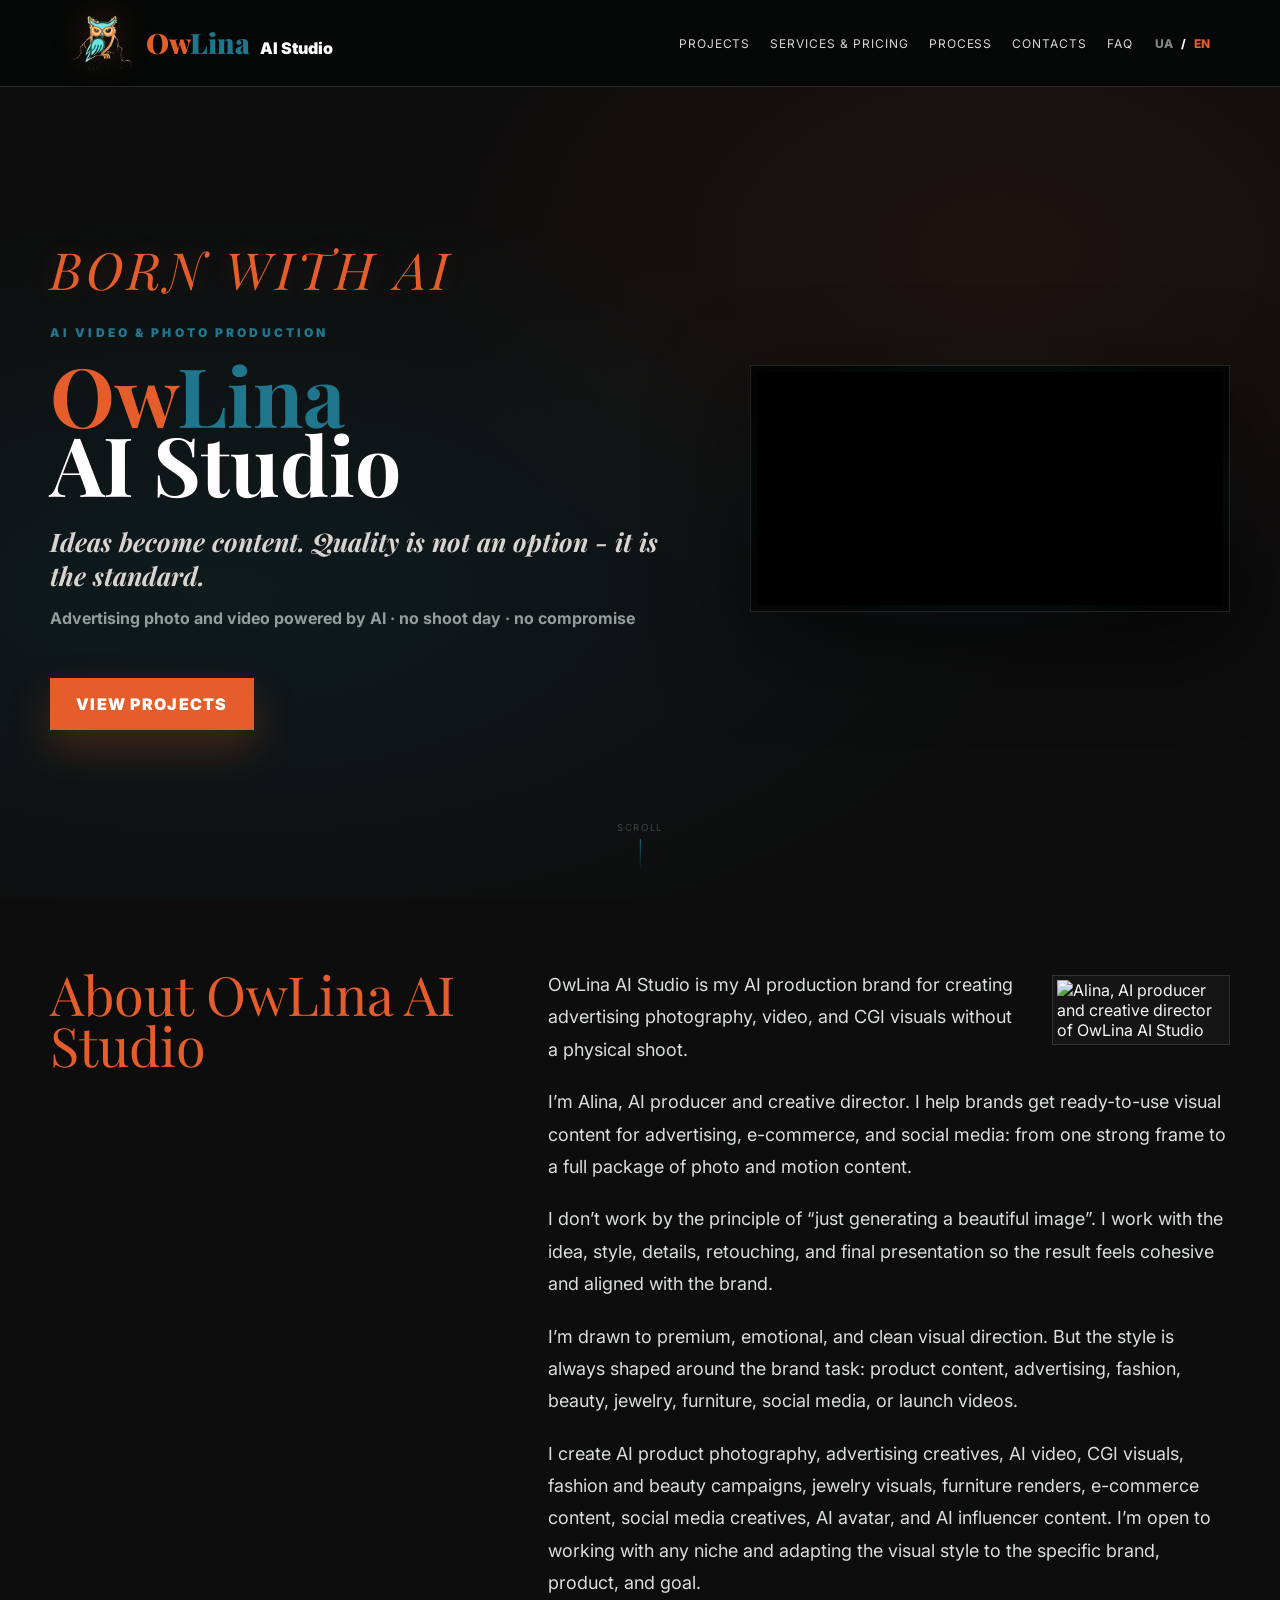
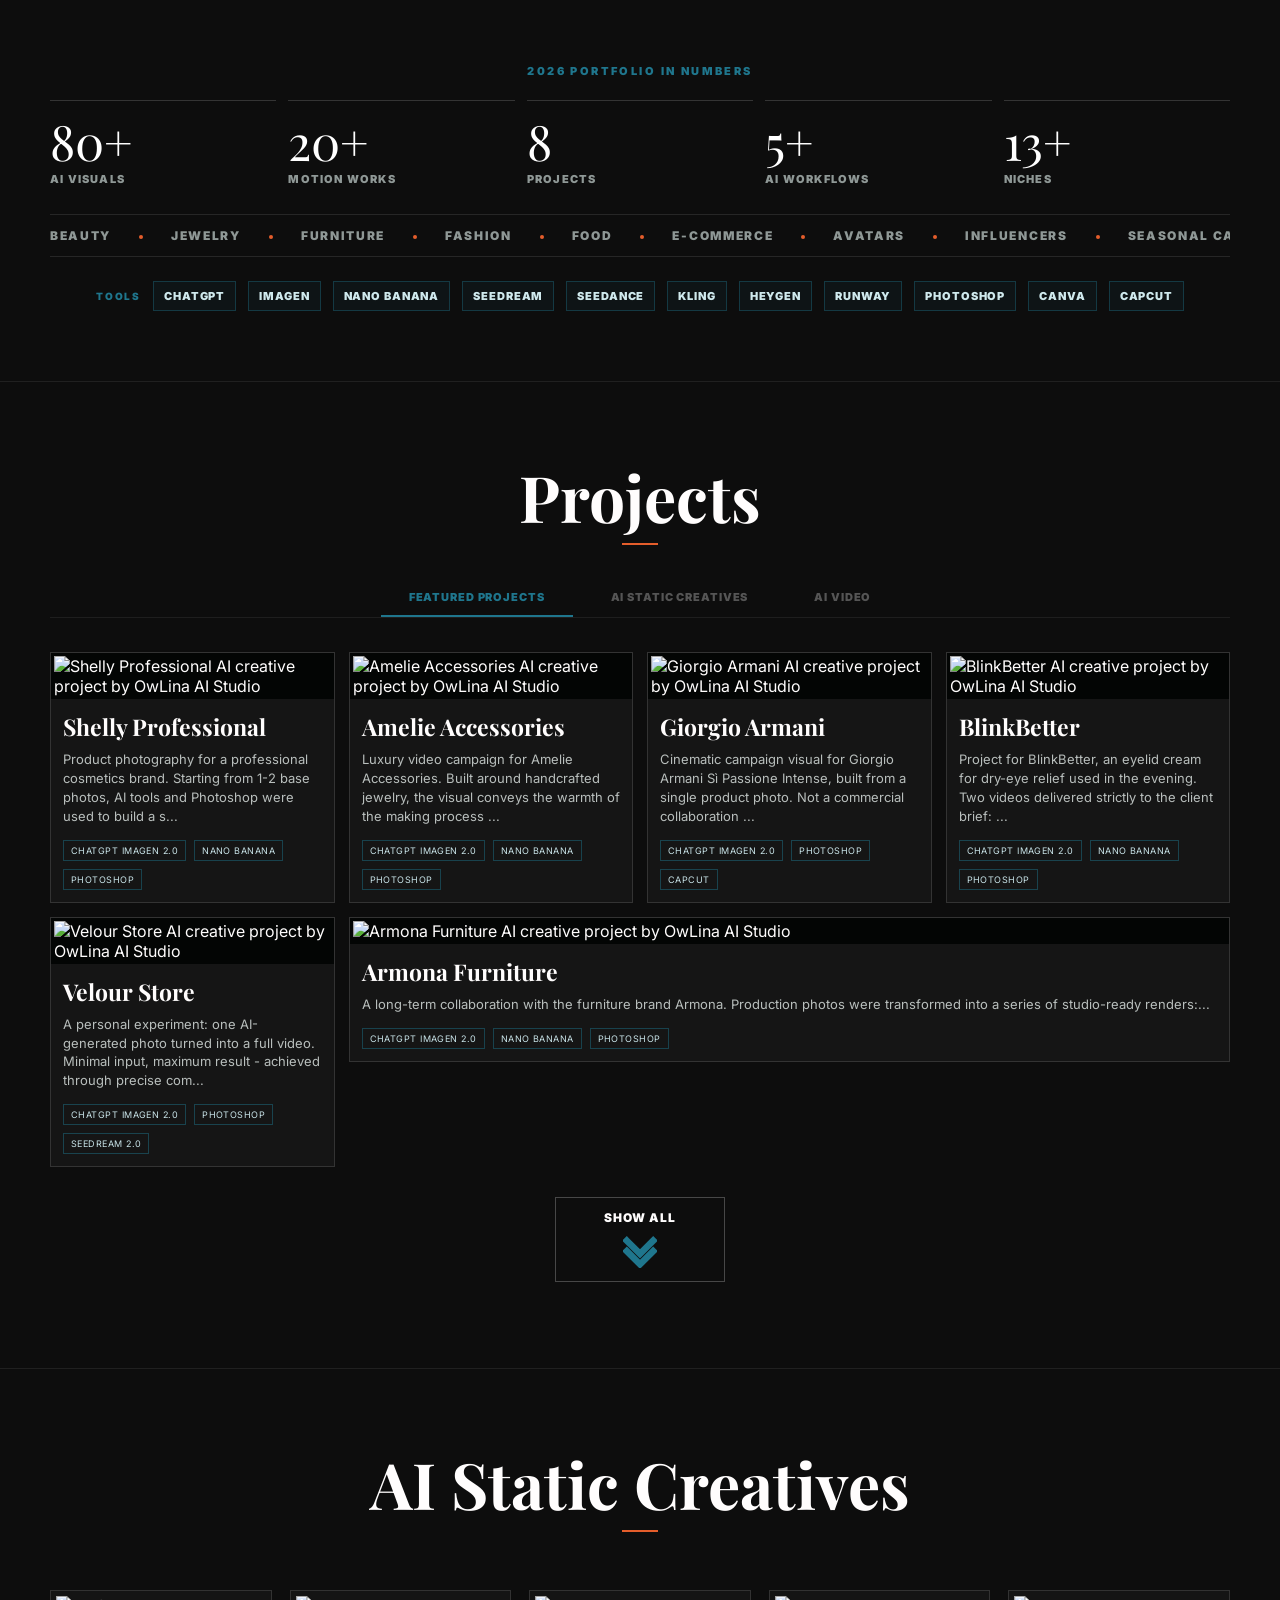
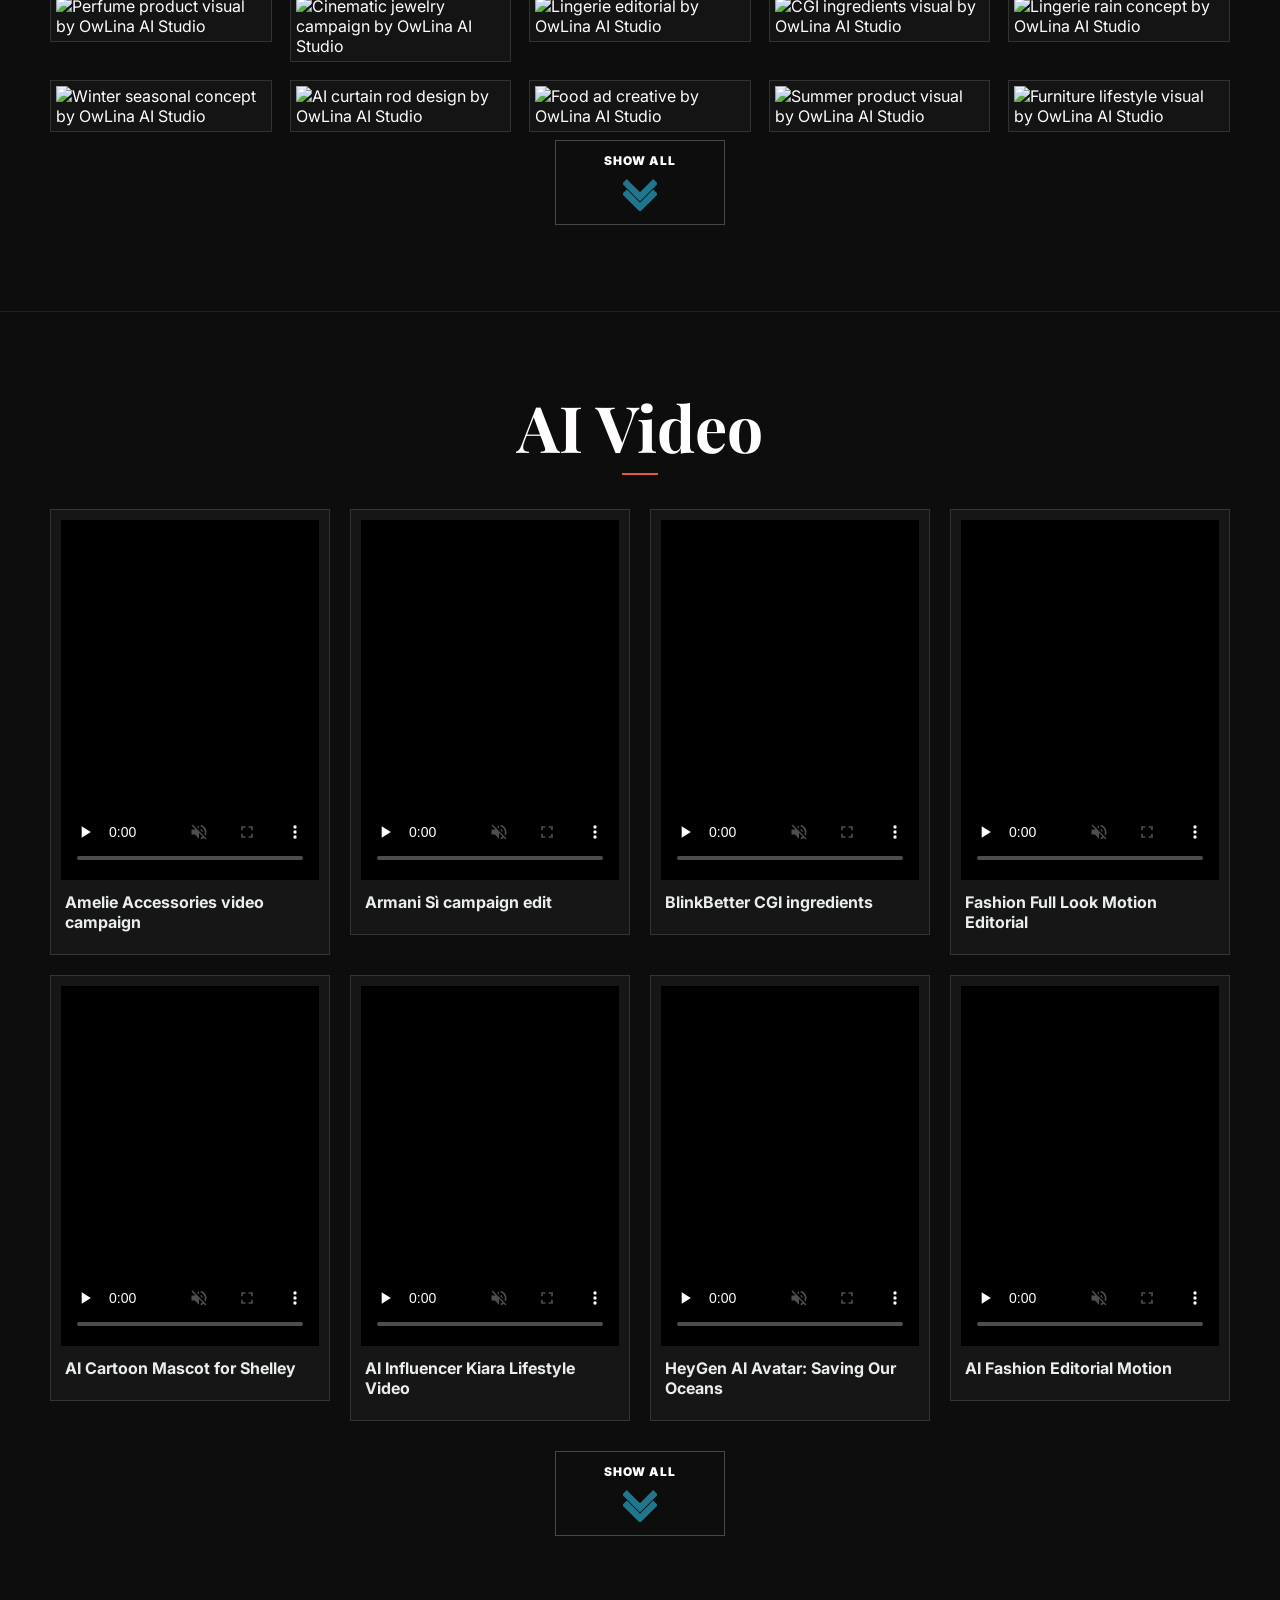
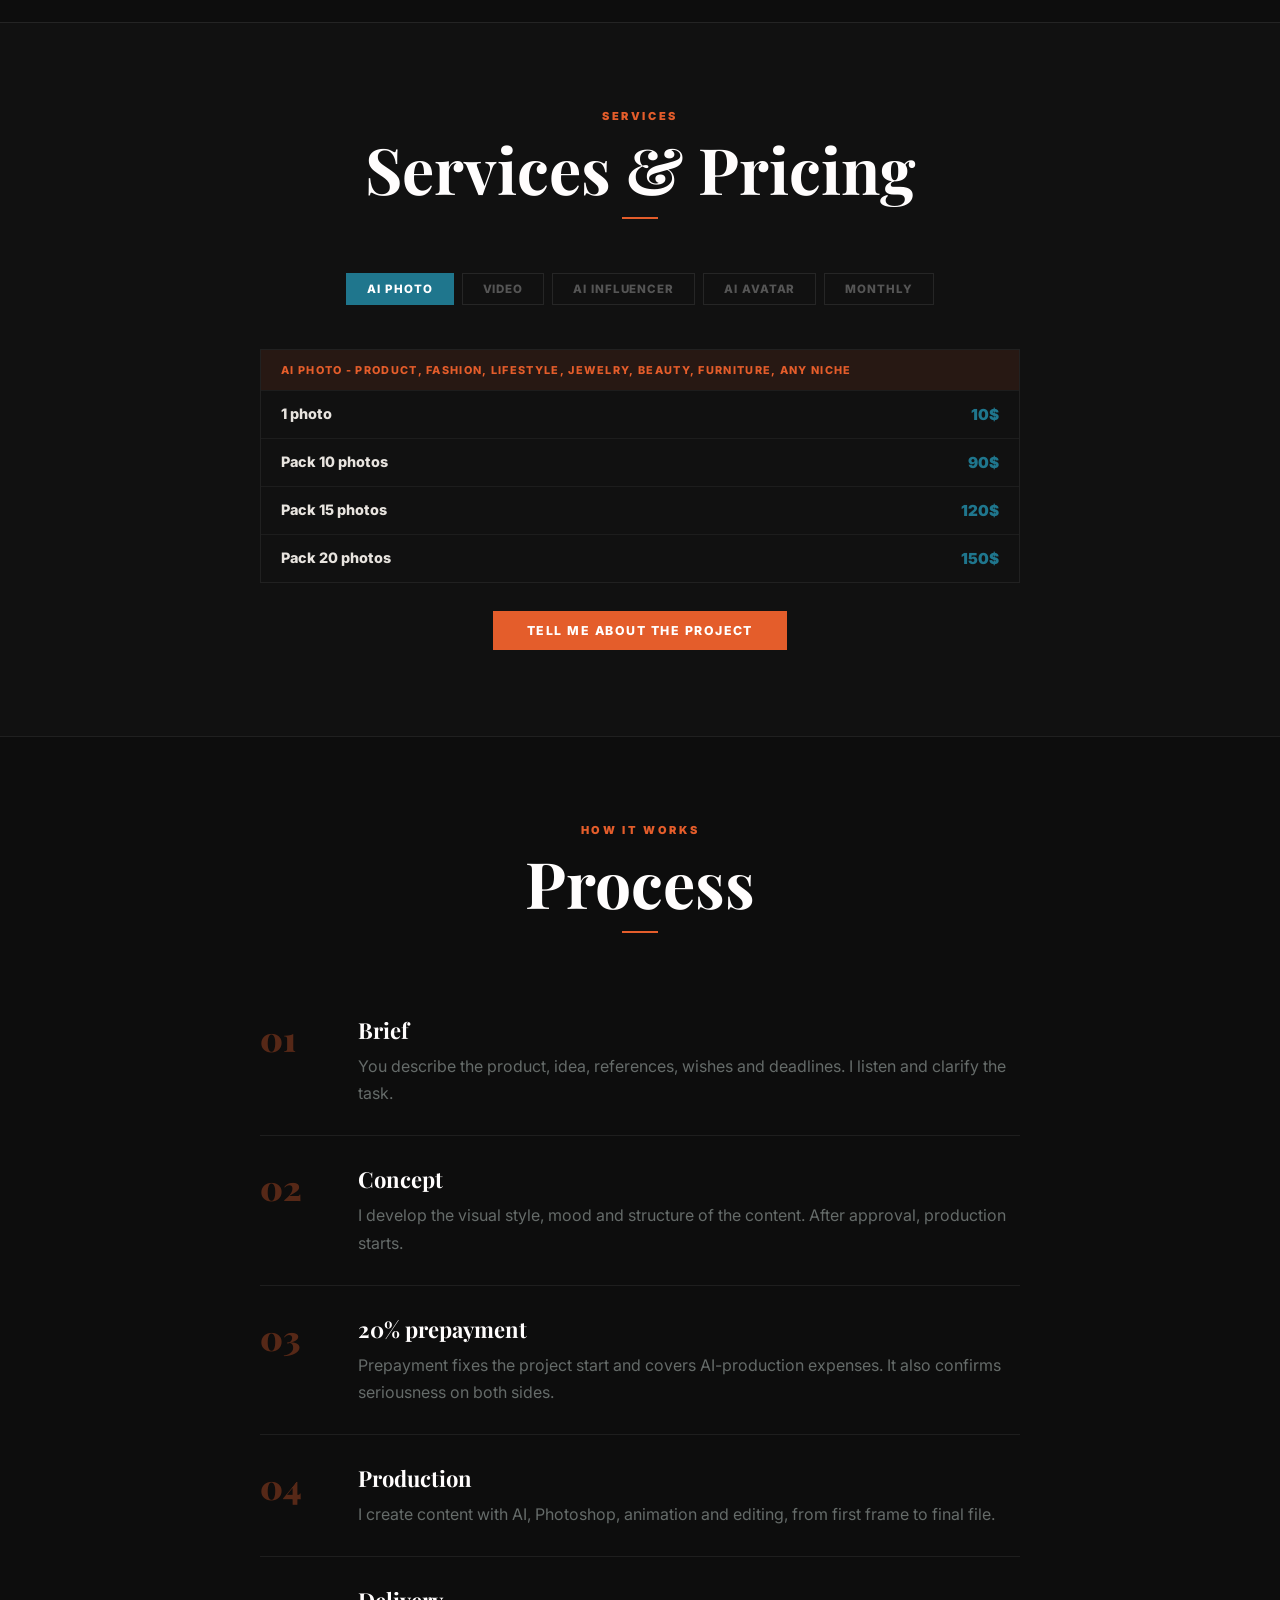
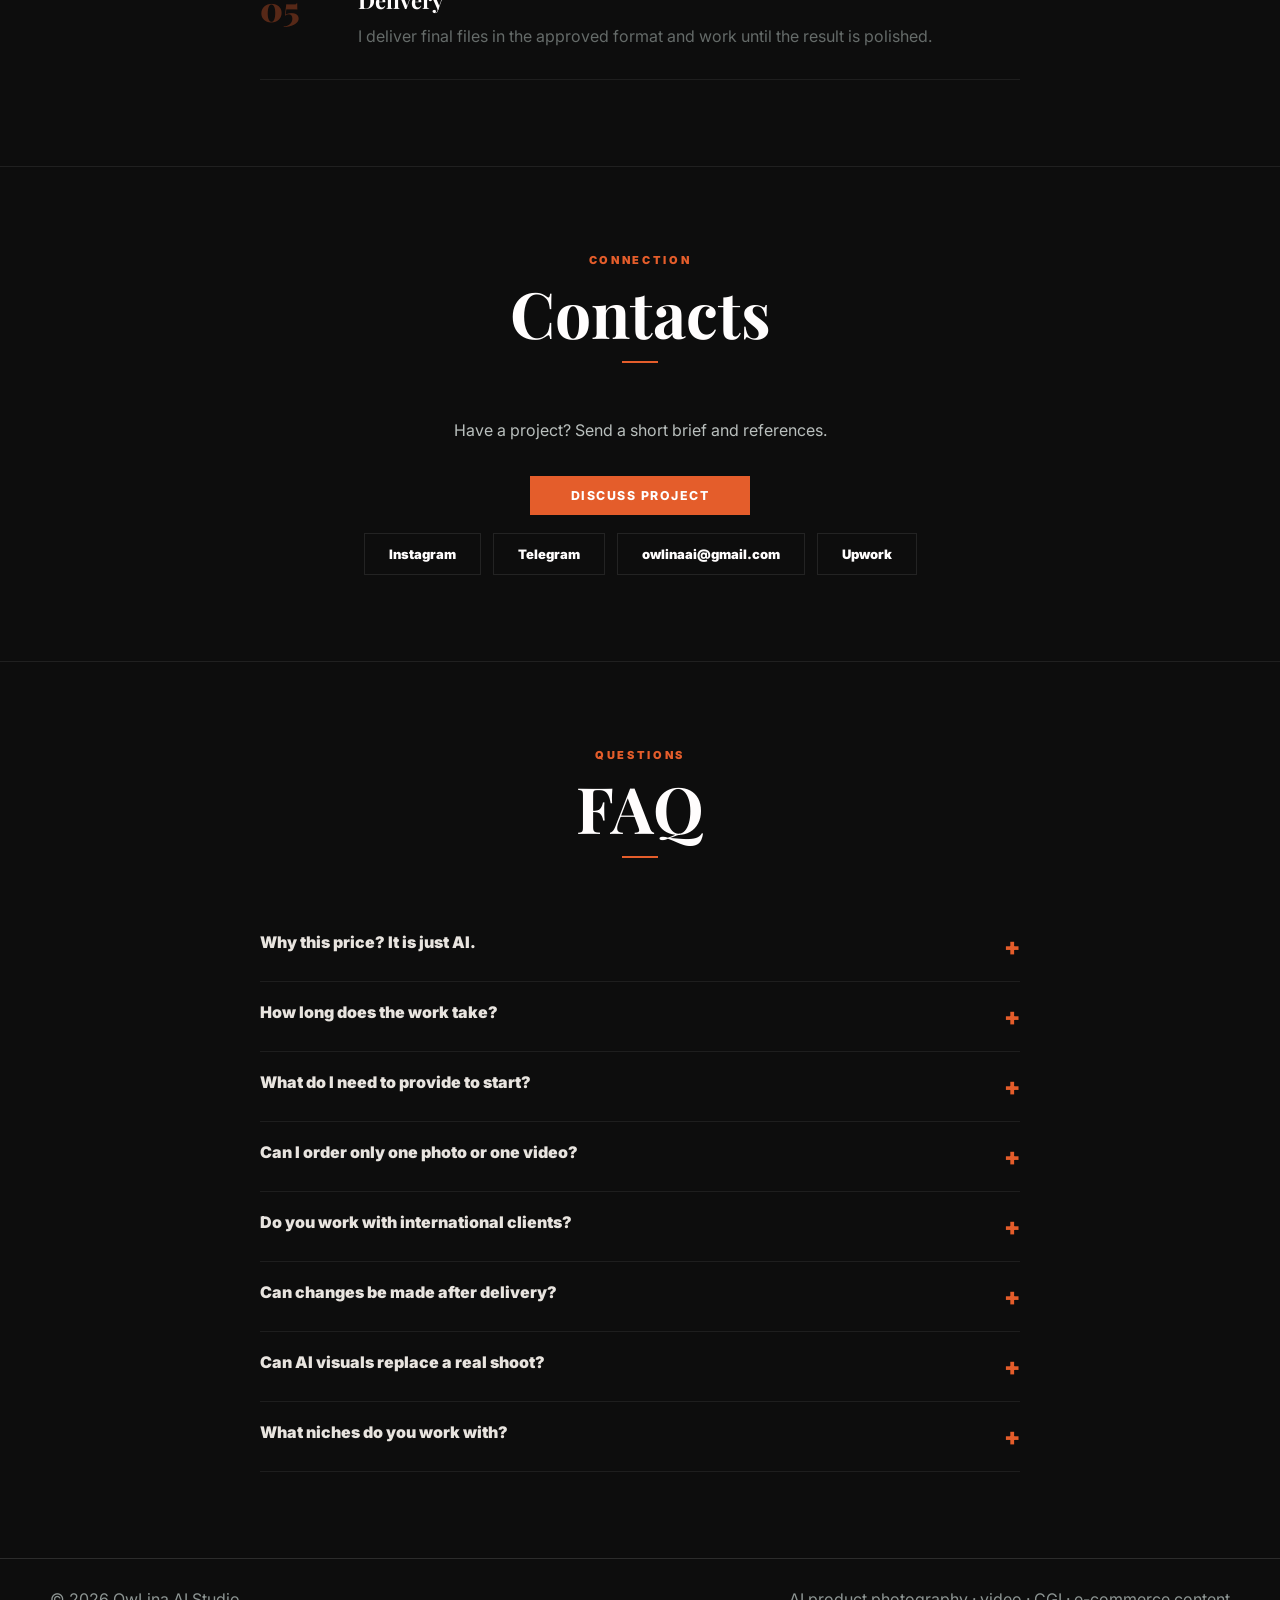
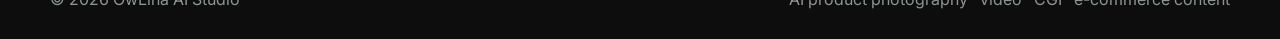
==== commit 9d87200c: "Add files via upload" ====
--- a/en/index.html
+++ b/en/index.html
@@ -1,3 +1,3 @@
-<!doctype html><html lang="en"><head><meta charset="utf-8"><meta name="viewport" content="width=device-width,initial-scale=1"><title>OwLina AI Studio | AI Production for Advertising Photo, Video and CGI</title><meta name="description" content="OwLina AI Studio creates AI product photography, advertising creatives, AI video, CGI visuals, e-commerce content, AI avatar and AI influencer content for any niche without a physical shoot."><meta name="robots" content="index, follow"><link rel="canonical" href="https://owlinaai.com/en/"><link rel="alternate" hreflang="uk" href="https://owlinaai.com/"><link rel="alternate" hreflang="en" href="https://owlinaai.com/en/"><link rel="alternate" hreflang="x-default" href="https://owlinaai.com/"><meta property="og:type" content="website"><meta property="og:site_name" content="OwLina AI Studio"><meta property="og:title" content="OwLina AI Studio | AI Production for Advertising Photo, Video and CGI"><meta property="og:description" content="OwLina AI Studio creates AI product photography, advertising creatives, AI video, CGI visuals, e-commerce content, AI avatar and AI influencer content for any niche without a physical shoot."><meta property="og:url" content="https://owlinaai.com/en/"><meta property="og:image" content="https://res.cloudinary.com/kqaywdm5/image/upload/v1783177187/my_photo_curdfj.jpg"><meta name="twitter:card" content="summary_large_image"><meta name="twitter:title" content="OwLina AI Studio | AI Production for Advertising Photo, Video and CGI"><meta name="twitter:description" content="OwLina AI Studio creates AI product photography, advertising creatives, AI video, CGI visuals, e-commerce content, AI avatar and AI influencer content for any niche without a physical shoot."><meta name="twitter:image" content="https://res.cloudinary.com/kqaywdm5/image/upload/v1783177187/my_photo_curdfj.jpg"><link rel="preconnect" href="https://res.cloudinary.com"><link rel="preconnect" href="https://fonts.googleapis.com"><link rel="preconnect" href="https://fonts.gstatic.com" crossorigin><link href="https://fonts.googleapis.com/css2?family=Inter:wght@400;600;800;900&family=Playfair+Display:ital,wght@0,700;0,900;1,700;1,900&display=swap" rel="stylesheet"><link rel="stylesheet" href="../assets/css/style.css?v=20260827-1"><script type="application/ld+json">{"@context": "https://schema.org", "@type": "ProfessionalService", "@id": "https://owlinaai.com/#studio", "name": "OwLina AI Studio", "url": "https://owlinaai.com/", "description": "OwLina AI Studio creates AI product photography, advertising creatives, AI video, CGI visuals, e-commerce content, AI avatar and AI influencer content for any niche without a physical shoot.", "areaServed": "Worldwide", "founder": {"@type": "Person", "name": "Alina", "jobTitle": "AI producer and creative director"}, "sameAs": ["https://www.instagram.com/owlinaai", "https://t.me/OwLinaAI"], "serviceType": ["AI product photography", "AI video production", "CGI advertising visuals", "e-commerce product content", "social media creatives", "AI avatar content", "AI influencer content"], "knowsAbout": ["AI product photography", "advertising creatives", "AI video", "CGI visuals", "fashion campaigns", "beauty campaigns", "jewelry visuals", "furniture renders", "e-commerce content", "social media content"]}</script>
+<!doctype html><html lang="en"><head><meta charset="utf-8"><meta name="viewport" content="width=device-width,initial-scale=1"><title>OwLina AI Studio | AI Production for Advertising Photo, Video and CGI</title><meta name="description" content="OwLina AI Studio creates AI product photography, advertising creatives, AI video, CGI visuals, e-commerce content, AI avatar and AI influencer content for any niche without a physical shoot."><meta name="robots" content="index, follow"><link rel="canonical" href="https://owlinaai.com/en/"><link rel="alternate" hreflang="uk" href="https://owlinaai.com/"><link rel="alternate" hreflang="en" href="https://owlinaai.com/en/"><link rel="alternate" hreflang="x-default" href="https://owlinaai.com/"><meta property="og:type" content="website"><meta property="og:site_name" content="OwLina AI Studio"><meta property="og:title" content="OwLina AI Studio | AI Production for Advertising Photo, Video and CGI"><meta property="og:description" content="OwLina AI Studio creates AI product photography, advertising creatives, AI video, CGI visuals, e-commerce content, AI avatar and AI influencer content for any niche without a physical shoot."><meta property="og:url" content="https://owlinaai.com/en/"><meta property="og:image" content="https://res.cloudinary.com/kqaywdm5/image/upload/v1788791978/cf8de4336f30279a1b8bf45229fe2b0e_e92389c7-8864-4d45-8ee6-a38fa2425f3a_xpaeih.png"><meta name="twitter:card" content="summary_large_image"><meta name="twitter:title" content="OwLina AI Studio | AI Production for Advertising Photo, Video and CGI"><meta name="twitter:description" content="OwLina AI Studio creates AI product photography, advertising creatives, AI video, CGI visuals, e-commerce content, AI avatar and AI influencer content for any niche without a physical shoot."><meta name="twitter:image" content="https://res.cloudinary.com/kqaywdm5/image/upload/v1788791978/cf8de4336f30279a1b8bf45229fe2b0e_e92389c7-8864-4d45-8ee6-a38fa2425f3a_xpaeih.png"><link rel="preconnect" href="https://res.cloudinary.com"><link rel="preconnect" href="https://fonts.googleapis.com"><link rel="preconnect" href="https://fonts.gstatic.com" crossorigin><link href="https://fonts.googleapis.com/css2?family=Inter:wght@400;600;800;900&family=Playfair+Display:ital,wght@0,700;0,900;1,700;1,900&display=swap" rel="stylesheet"><link rel="icon" href="../assets/favicon/favicon.ico" sizes="any"><link rel="icon" type="image/png" sizes="32x32" href="../assets/favicon/favicon-32.png"><link rel="icon" type="image/png" sizes="192x192" href="../assets/favicon/favicon-192.png"><link rel="apple-touch-icon" href="../assets/favicon/apple-touch-icon.png"><link rel="stylesheet" href="../assets/css/style.css?v=20260827-2"><script type="application/ld+json">{"@context": "https://schema.org", "@type": "ProfessionalService", "@id": "https://owlinaai.com/#studio", "name": "OwLina AI Studio", "url": "https://owlinaai.com/", "description": "OwLina AI Studio creates AI product photography, advertising creatives, AI video, CGI visuals, e-commerce content, AI avatar and AI influencer content for any niche without a physical shoot.", "areaServed": "Worldwide", "founder": {"@type": "Person", "name": "Alina", "jobTitle": "AI producer and creative director"}, "sameAs": ["https://www.instagram.com/owlinaai", "https://t.me/OwLinaAI"], "serviceType": ["AI product photography", "AI video production", "CGI advertising visuals", "e-commerce product content", "social media creatives", "AI avatar content", "AI influencer content"], "knowsAbout": ["AI product photography", "advertising creatives", "AI video", "CGI visuals", "fashion campaigns", "beauty campaigns", "jewelry visuals", "furniture renders", "e-commerce content", "social media content"]}</script>
 <script type="application/ld+json">{"@context": "https://schema.org", "@type": "WebPage", "@id": "https://owlinaai.com/en/#webpage", "url": "https://owlinaai.com/en/", "name": "OwLina AI Studio | AI Production for Advertising Photo, Video and CGI", "description": "OwLina AI Studio creates AI product photography, advertising creatives, AI video, CGI visuals, e-commerce content, AI avatar and AI influencer content for any niche without a physical shoot.", "inLanguage": "en", "isPartOf": {"@type": "WebSite", "name": "OwLina AI Studio", "url": "https://owlinaai.com/"}, "about": {"@id": "https://owlinaai.com/#studio"}}</script>
-<script type="application/ld+json">{"@context": "https://schema.org", "@type": "FAQPage", "mainEntity": [{"@type": "Question", "name": "Why this price? It is just AI.", "acceptedAnswer": {"@type": "Answer", "text": "The price includes concept, direction, AI generation, retouching, editing, revisions, and final files ready for ads, e-commerce, and social media."}}, {"@type": "Question", "name": "How long does the work take?", "acceptedAnswer": {"@type": "Answer", "text": "Timing depends on the volume and format. Small static visuals can be faster; full video campaigns need more production time."}}, {"@type": "Question", "name": "What do I need to provide to start?", "acceptedAnswer": {"@type": "Answer", "text": "A product photo, references, brand materials, desired mood, formats, deadline, and a clear task."}}, {"@type": "Question", "name": "Can AI visuals replace a real shoot?", "acceptedAnswer": {"@type": "Answer", "text": "For many product, e-commerce, advertising and social media tasks - yes. It is faster, more flexible, and more cost-effective when the brief is clear."}}, {"@type": "Question", "name": "What niches do you work with?", "acceptedAnswer": {"@type": "Answer", "text": "Beauty, fashion, jewelry, furniture, food, product brands, e-commerce, social media campaigns, and other niches."}}]}</script></head><body><header class="site-header"><div class="nav-wrap"><a class="brand" href="./"><img class="brand-logo" src="../assets/logo/owlina-logo-cropped.png" alt="OwLina AI Studio logo"><span class="brand-word"><span class="owl">Ow</span><span class="lina">Lina</span><small>AI Studio</small></span></a><nav class="nav-links"><a href="./#projects">Projects</a><a href="./#services">Services & Pricing</a><a href="./#process">Process</a><a href="./#contacts">Contacts</a><a href="./#faq">FAQ</a></nav><div class="langs"><a class="" href="../">UA</a><span>/</span><a class="active" href="./">EN</a></div></div></header><main><section class="hero"><div class="hero-inner"><div><div class="kicker">Born with AI</div><p class="eyebrow">AI Video & Photo Production</p><h1><span class="owl">Ow</span><span class="lina">Lina</span><br>AI Studio</h1><p class="tagline">Ideas become content. Quality is not an option - it is the standard.</p><p class="subline">Advertising photo and video powered by AI · no shoot day · no compromise</p><a class="cta" href="#projects">View projects</a></div><figure class="hero-media"><img src="https://res.cloudinary.com/kqaywdm5/image/upload/v1783177187/my_photo_curdfj.jpg" alt="Alina, founder and creative director of OwLina AI Studio"></figure></div><div class="scroll-ind"><span>Scroll</span><div class="scroll-line"></div></div></section><section id="about" class="section"><div class="section-inner about-grid"><div class="about-mark">About OwLina AI Studio</div><div class="about-text"><p>OwLina AI Studio is my AI production brand for creating advertising photography, video, and CGI visuals without a physical shoot.</p><p>I’m Alina, AI producer and creative director. I help brands get ready-to-use visual content for advertising, e-commerce, and social media: from one strong frame to a full package of photo and motion content.</p><p>I don’t work by the principle of “just generating a beautiful image”. I work with the idea, style, details, retouching, and final presentation so the result feels cohesive and aligned with the brand.</p><p>I’m drawn to premium, emotional, and clean visual direction. But the style is always shaped around the brand task: product content, advertising, fashion, beauty, jewelry, furniture, social media, or launch videos.</p><p>I create AI product photography, advertising creatives, AI video, CGI visuals, fashion and beauty campaigns, jewelry visuals, furniture renders, e-commerce content, social media creatives, AI avatar, and AI influencer content. I’m open to working with any niche and adapting the visual style to the specific brand, product, and goal.</p></div></div></section><section class="trust-strip"><div class="trust-title">2026 portfolio in numbers</div><div class="trust-grid"><div class="trust-item"><div class="trust-num">70+</div><div class="trust-label">AI visuals</div></div><div class="trust-item"><div class="trust-num">20+</div><div class="trust-label">motion works</div></div><div class="trust-item"><div class="trust-num">8</div><div class="trust-label">projects</div></div><div class="trust-item"><div class="trust-num">5+</div><div class="trust-label">AI workflows</div></div><div class="trust-item"><div class="trust-num">13+</div><div class="trust-label">niches</div></div></div><div class="niche-marquee" aria-label="Portfolio niches"><div class="niche-track"><span>beauty</span> <span>jewelry</span> <span>furniture</span> <span>fashion</span> <span>food</span> <span>e-commerce</span> <span>avatars</span> <span>influencers</span> <span>seasonal campaigns</span> <span>cartoon</span> <span>memory video concepts</span> <span>social media creatives</span> <span>CGI</span> <span>beauty</span> <span>jewelry</span> <span>furniture</span> <span>fashion</span> <span>food</span> <span>e-commerce</span> <span>avatars</span> <span>influencers</span> <span>seasonal campaigns</span> <span>cartoon</span> <span>memory video concepts</span> <span>social media creatives</span> <span>CGI</span></div></div><div class="tool-stack"><span class="tool-stack-label">Tools</span><span class="tool-chip">ChatGPT</span> <span class="tool-chip">Imagen</span> <span class="tool-chip">Nano Banana</span> <span class="tool-chip">Seedream</span> <span class="tool-chip">Seedance</span> <span class="tool-chip">Kling</span> <span class="tool-chip">HeyGen</span> <span class="tool-chip">Runway</span> <span class="tool-chip">Photoshop</span> <span class="tool-chip">Canva</span> <span class="tool-chip">CapCut</span></div></section><section id="projects" class="section"><div class="section-inner"><div class="center-head"><h2>Projects</h2></div><nav class="work-tabs" aria-label="Portfolio sections"><a href="#projects">Featured Projects</a><a href="#static">AI Static Creatives</a><a href="#motion">AI Video</a></nav><div id="featured-projects" class="projects-grid"></div><div class="button-row"><a class="ghost-btn" href="../projects-en.html">Show all</a></div></div></section><section id="static" class="section"><div class="section-inner"><div class="center-head"><h2>AI Static Creatives</h2></div><div id="static-filters" class="static-filters"></div><div id="static-gallery" class="masonry"></div><div class="static-actions"><button class="ghost-btn" data-show-static>Show all</button></div></div></section><section id="motion" class="section"><div class="section-inner"><div class="center-head"><h2>AI Video</h2></div><div id="motion-grid" class="video-grid"></div><div class="button-row"><a class="ghost-btn" href="../videos-en.html">Show all</a></div></div></section><section id="services" class="section services-section"><div class="section-inner"><div class="old-section-title"><div class="sup">services</div><h2>Services & Pricing</h2></div><div class="stabs"><button class="stab active" data-p="ph">AI Photo</button><button class="stab " data-p="vi">Video</button><button class="stab " data-p="inf">AI Influencer</button><button class="stab " data-p="av">AI Avatar</button><button class="stab " data-p="mo">Monthly</button></div><div class="spanel active" id="p-ph"><div class="ptable"><div class="pth">AI Photo - product, fashion, lifestyle, jewelry, beauty, furniture, any niche</div><div class="ptr"><div><div class="ptl">1 photo</div></div><div class="ptp">10$</div></div><div class="ptr"><div><div class="ptl">Pack 10 photos</div></div><div class="ptp">90$</div></div><div class="ptr"><div><div class="ptl">Pack 15 photos</div></div><div class="ptp">120$</div></div><div class="ptr"><div><div class="ptl">Pack 20 photos</div></div><div class="ptp">150$</div></div></div><div class="scta"><a class="disc" href="https://t.me/OwLinaAI" target="_blank" rel="noopener">Tell me about the project</a></div></div><div class="spanel" id="p-vi"><div class="vtable"><div class="vtr"><div class="vtc h"></div><div class="vtc h">1 video</div><div class="vtc h">Pack 3</div><div class="vtc h">Pack 5</div></div><div class="vtr"><div class="vtc d">10 sec</div><div class="vtc p">from 100$</div><div class="vtc p">from 250$</div><div class="vtc p">from 420$</div></div><div class="vtr"><div class="vtc d">15 sec</div><div class="vtc p">from 140$</div><div class="vtc p">from 350$</div><div class="vtc p">from 580$</div></div><div class="vtr"><div class="vtc d">30 sec</div><div class="vtc p">from 250$</div><div class="vtc p">from 620$</div><div class="vtc p">from 1050$</div></div></div><p class="pnote">Brand / product / service advertising · influencer-style content · CGI. Longer or more complex videos are priced individually.</p><div class="scta"><a class="disc" href="https://t.me/OwLinaAI" target="_blank" rel="noopener">Tell me about the project</a></div></div><div class="spanel" id="p-inf"><div class="ptable"><div class="pth">AI Influencer - UGC-style and lifestyle content · character creation + regular content</div><div class="ptr"><div><div class="ptl">Starter</div><div class="pts">Character visualization from your description · 5 reference images · 1 video</div><div class="pta">Character card <em>+20$</em><br>Style guide <em>+30$</em><br>Concept from scratch <em>+50$</em></div></div><div class="ptp">200$</div></div><div class="ptr"><div><div class="ptl">Full Character</div><div class="pts">10 reference images · 3 videos</div><div class="pta">Character card included free<br>Style guide <em>+20$</em></div></div><div class="ptp">320$</div></div><div class="ptr"><div><div class="ptl">Premium Character</div><div class="pts">15 reference images · 5 videos</div><div class="pta">Character card and style guide included free</div></div><div class="ptp">550$</div></div></div><div class="scta"><a class="disc" href="https://t.me/OwLinaAI" target="_blank" rel="noopener">Tell me about the project</a></div></div><div class="spanel" id="p-av"><div class="ptable"><div class="pth">AI Avatar with voice (talking head)</div><div class="ptr"><div><div class="ptl">Basic Avatar</div><div class="pts">1 video up to 30 sec · AI avatar from photo · voice synthesis</div></div><div class="ptp">100$</div></div><div class="ptr"><div><div class="ptl">Content Pack</div><div class="pts">3 videos up to 30 sec each · AI avatar from photo · voice synthesis</div></div><div class="ptp">250$</div></div></div><div class="scta"><a class="disc" href="https://t.me/OwLinaAI" target="_blank" rel="noopener">Tell me about the project</a></div></div><div class="spanel" id="p-mo"><div class="ptable"><div class="pth">Monthly content - regular AI content for your brand or AI influencer</div><div class="ptr"><div><div class="ptl">Basic</div><div class="pts">10 photos + 2 videos</div></div><div class="ptp">230$/month</div></div><div class="ptr"><div><div class="ptl">Standard</div><div class="pts">15 photos + 4 videos + 1 motion transfer / dance clip</div></div><div class="ptp">450$/month</div></div><div class="ptr"><div><div class="ptl">Full</div><div class="pts">30 photos + 6 videos + 2 motion transfer / dance clips</div></div><div class="ptp">800$/month</div></div></div><div class="scta"><a class="disc" href="https://t.me/OwLinaAI" target="_blank" rel="noopener">Tell me about the project</a></div></div></div></section><section id="process" class="section"><div class="section-inner"><div class="old-section-title"><div class="sup">how it works</div><h2>Process</h2></div><div class="process-list"><div class="process-step"><div class="process-num">01</div><div><h3>Brief</h3><p>You describe the product, idea, references, wishes and deadlines. I listen and clarify the task.</p></div></div><div class="process-step"><div class="process-num">02</div><div><h3>Concept</h3><p>I develop the visual style, mood and structure of the content. After approval, production starts.</p></div></div><div class="process-step"><div class="process-num">03</div><div><h3>20% prepayment</h3><p>Prepayment fixes the project start and covers AI-production expenses. It also confirms seriousness on both sides.</p></div></div><div class="process-step"><div class="process-num">04</div><div><h3>Production</h3><p>I create content with AI, Photoshop, animation and editing, from first frame to final file.</p></div></div><div class="process-step"><div class="process-num">05</div><div><h3>Delivery</h3><p>I deliver final files in the approved format and work until the result is polished.</p></div></div></div></div></section><section id="contacts" class="section"><div class="section-inner"><div class="old-section-title"><div class="sup">connection</div><h2>Contacts</h2></div><p class="section-note" style="margin:0 auto 32px;text-align:center">Have a project? Send a short brief and references.</p><div class="contact-primary"><button type="button" class="disc" data-open-brief>Discuss project</button></div><div class="contact-links"><a href="https://www.instagram.com/owlinaai">Instagram</a><a href="https://t.me/OwLinaAI">Telegram</a><a href="mailto:owlinaai@gmail.com">owlinaai@gmail.com</a><a href="https://www.upwork.com/">Upwork</a></div></div></section><section id="faq" class="section"><div class="section-inner"><div class="old-section-title"><div class="sup">questions</div><h2>FAQ</h2></div><div class="faq-list"><div class="faq-item"><button class="faq-q" type="button"><span>Why this price? It is just AI.</span><span>+</span></button><div class="faq-a">The price includes concept, direction, AI generation, retouching, editing, revisions, and final files ready for ads, e-commerce, and social media.</div></div><div class="faq-item"><button class="faq-q" type="button"><span>How long does the work take?</span><span>+</span></button><div class="faq-a">Timing depends on the volume and format. Small static visuals can be faster; full video campaigns need more production time.</div></div><div class="faq-item"><button class="faq-q" type="button"><span>What do I need to provide to start?</span><span>+</span></button><div class="faq-a">A product photo, references, brand materials, desired mood, formats, deadline, and a clear task.</div></div><div class="faq-item"><button class="faq-q" type="button"><span>Can I order only one photo or one video?</span><span>+</span></button><div class="faq-a">Yes. You can order a single visual, a small pack, or a full campaign.</div></div><div class="faq-item"><button class="faq-q" type="button"><span>Do you work with international clients?</span><span>+</span></button><div class="faq-a">Yes. OwLina AI Studio works with Ukrainian and international brands.</div></div><div class="faq-item"><button class="faq-q" type="button"><span>Can changes be made after delivery?</span><span>+</span></button><div class="faq-a">Yes. Revision terms are discussed before the project starts.</div></div><div class="faq-item"><button class="faq-q" type="button"><span>Can AI visuals replace a real shoot?</span><span>+</span></button><div class="faq-a">For many product, e-commerce, advertising and social media tasks - yes. It is faster, more flexible, and more cost-effective when the brief is clear.</div></div><div class="faq-item"><button class="faq-q" type="button"><span>What niches do you work with?</span><span>+</span></button><div class="faq-a">Beauty, fashion, jewelry, furniture, food, product brands, e-commerce, social media campaigns, and other niches.</div></div></div></div></section></main><div class="brief-modal" aria-hidden="true"><div class="brief-dialog" role="dialog" aria-modal="true" aria-labelledby="brief-title"><button class="brief-close" type="button" data-close-brief aria-label="Close">×</button><h2 class="brief-title" id="brief-title">Discuss the Project</h2><p class="brief-subtitle">Tell me about your idea and I'll get back to you within 1 business day.</p><form class="brief-form" data-success="Thank you! Your request has been sent successfully. I'll get back to you within 1 business day."><div class="brief-field"><label for="brief-name">Name</label><input id="brief-name" name="name" type="text" placeholder="Your name" required></div><div class="brief-field"><label for="brief-contact">Telegram or phone</label><input id="brief-contact" name="contact" type="text" placeholder="Your Telegram or phone" required></div><div class="brief-field"><label for="brief-need">What do you need</label><select id="brief-need" name="need" required><option value="" disabled selected>What do you need</option><option value="AI Product Photography">AI Product Photography</option><option value="AI Video">AI Video</option><option value="CGI Visuals">CGI Visuals</option><option value="AI Avatar / Influencer">AI Avatar / Influencer</option><option value="Other">Other</option></select></div><div class="brief-field"><label for="brief-project">Tell me about your project</label><textarea id="brief-project" name="project" placeholder="Describe your idea, product or goal." required></textarea></div><div class="brief-field"><label for="brief-budget">Approximate Budget</label><select id="brief-budget" name="budget"><option value="" selected>Approximate Budget</option><option value="$0–200">$0–200</option><option value="$200–500">$200–500</option><option value="$500–1000">$500–1000</option><option value="$1000+">$1000+</option><option value="Let's discuss">Let's discuss</option></select></div><button class="brief-submit" type="submit">Start Project</button><p class="brief-status" aria-live="polite"></p></form><div class="brief-success" aria-live="polite"></div></div></div><div class="lightbox"><button class="lb-close" aria-label="Close">×</button><button class="lb-prev" aria-label="Previous">‹</button><div class="lightbox-viewport"><img id="lb-img" alt=""></div><button class="lb-next" aria-label="Next">›</button></div><div class="video-modal"><button class="video-modal-close" aria-label="Close">×</button><video id="video-modal-player" controls playsinline></video></div><footer class="footer"><div class="footer-inner"><span>© 2026 OwLina AI Studio</span><span>AI product photography · video · CGI · e-commerce content</span></div></footer><script src="../assets/js/data.js?v=20260827-1"></script><script src="../assets/js/app.js?v=20260827-1"></script></body></html>+<script type="application/ld+json">{"@context": "https://schema.org", "@type": "FAQPage", "mainEntity": [{"@type": "Question", "name": "Why this price? It is just AI.", "acceptedAnswer": {"@type": "Answer", "text": "The price includes concept, direction, AI generation, retouching, editing, revisions, and final files ready for ads, e-commerce, and social media."}}, {"@type": "Question", "name": "How long does the work take?", "acceptedAnswer": {"@type": "Answer", "text": "Timing depends on the volume and format. Small static visuals can be faster; full video campaigns need more production time."}}, {"@type": "Question", "name": "What do I need to provide to start?", "acceptedAnswer": {"@type": "Answer", "text": "A product photo, references, brand materials, desired mood, formats, deadline, and a clear task."}}, {"@type": "Question", "name": "Can AI visuals replace a real shoot?", "acceptedAnswer": {"@type": "Answer", "text": "For many product, e-commerce, advertising and social media tasks - yes. It is faster, more flexible, and more cost-effective when the brief is clear."}}, {"@type": "Question", "name": "What niches do you work with?", "acceptedAnswer": {"@type": "Answer", "text": "Beauty, fashion, jewelry, furniture, food, product brands, e-commerce, social media campaigns, and other niches."}}]}</script></head><body><header class="site-header"><div class="nav-wrap"><a class="brand" href="./"><img class="brand-logo" src="../assets/logo/owlina-logo-cropped.png" alt="OwLina AI Studio logo"><span class="brand-word"><span class="owl">Ow</span><span class="lina">Lina</span><small>AI Studio</small></span></a><nav class="nav-links"><a href="./#projects">Projects</a><a href="./#services">Services & Pricing</a><a href="./#process">Process</a><a href="./#contacts">Contacts</a><a href="./#faq">FAQ</a></nav><div class="langs"><a class="" href="../">UA</a><span>/</span><a class="active" href="./">EN</a></div></div></header><main><section class="hero"><div class="hero-inner"><div><div class="kicker">Born with AI</div><p class="eyebrow">AI Video & Photo Production</p><h1><span class="owl">Ow</span><span class="lina">Lina</span><br>AI Studio</h1><p class="tagline">Ideas become content. Quality is not an option - it is the standard.</p><p class="subline">Advertising photo and video powered by AI · no shoot day · no compromise</p><a class="cta" href="#projects">View projects</a></div><figure class="hero-media hero-showreel"><video src="https://res.cloudinary.com/kqaywdm5/video/upload/q_auto,c_limit,w_980/v1788791117/0830_feh2yw.mp4" poster="https://res.cloudinary.com/kqaywdm5/video/upload/so_1,f_jpg,q_auto,c_limit,w_980/v1788791117/0830_feh2yw.jpg" autoplay muted loop playsinline preload="metadata" aria-label="OwLina AI Studio showreel"></video></figure></div><div class="scroll-ind"><span>Scroll</span><div class="scroll-line"></div></div></section><section id="about" class="section"><div class="section-inner about-grid"><div class="about-mark">About OwLina AI Studio</div><div class="about-text"><figure class="about-portrait"><img loading="lazy" decoding="async" src="https://res.cloudinary.com/kqaywdm5/image/upload/v1783177187/my_photo_curdfj.jpg" alt="Alina, AI producer and creative director of OwLina AI Studio"></figure><p>OwLina AI Studio is my AI production brand for creating advertising photography, video, and CGI visuals without a physical shoot.</p><p>I’m Alina, AI producer and creative director. I help brands get ready-to-use visual content for advertising, e-commerce, and social media: from one strong frame to a full package of photo and motion content.</p><p>I don’t work by the principle of “just generating a beautiful image”. I work with the idea, style, details, retouching, and final presentation so the result feels cohesive and aligned with the brand.</p><p>I’m drawn to premium, emotional, and clean visual direction. But the style is always shaped around the brand task: product content, advertising, fashion, beauty, jewelry, furniture, social media, or launch videos.</p><p>I create AI product photography, advertising creatives, AI video, CGI visuals, fashion and beauty campaigns, jewelry visuals, furniture renders, e-commerce content, social media creatives, AI avatar, and AI influencer content. I’m open to working with any niche and adapting the visual style to the specific brand, product, and goal.</p></div></div></section><section class="trust-strip"><div class="trust-title">2026 portfolio in numbers</div><div class="trust-grid"><div class="trust-item"><div class="trust-num">80+</div><div class="trust-label">AI visuals</div></div><div class="trust-item"><div class="trust-num">20+</div><div class="trust-label">motion works</div></div><div class="trust-item"><div class="trust-num">8</div><div class="trust-label">projects</div></div><div class="trust-item"><div class="trust-num">5+</div><div class="trust-label">AI workflows</div></div><div class="trust-item"><div class="trust-num">13+</div><div class="trust-label">niches</div></div></div><div class="niche-marquee" aria-label="Portfolio niches"><div class="niche-track"><span>beauty</span> <span>jewelry</span> <span>furniture</span> <span>fashion</span> <span>food</span> <span>e-commerce</span> <span>avatars</span> <span>influencers</span> <span>seasonal campaigns</span> <span>cartoon</span> <span>memory video concepts</span> <span>social media creatives</span> <span>CGI</span> <span>beauty</span> <span>jewelry</span> <span>furniture</span> <span>fashion</span> <span>food</span> <span>e-commerce</span> <span>avatars</span> <span>influencers</span> <span>seasonal campaigns</span> <span>cartoon</span> <span>memory video concepts</span> <span>social media creatives</span> <span>CGI</span></div></div><div class="tool-stack"><span class="tool-stack-label">Tools</span><span class="tool-chip">ChatGPT</span> <span class="tool-chip">Imagen</span> <span class="tool-chip">Nano Banana</span> <span class="tool-chip">Seedream</span> <span class="tool-chip">Seedance</span> <span class="tool-chip">Kling</span> <span class="tool-chip">HeyGen</span> <span class="tool-chip">Runway</span> <span class="tool-chip">Photoshop</span> <span class="tool-chip">Canva</span> <span class="tool-chip">CapCut</span></div></section><section id="projects" class="section"><div class="section-inner"><div class="center-head"><h2>Projects</h2></div><nav class="work-tabs" aria-label="Portfolio sections"><a href="#projects">Featured Projects</a><a href="#static">AI Static Creatives</a><a href="#motion">AI Video</a></nav><div id="featured-projects" class="projects-grid"></div><div class="button-row"><a class="ghost-btn" href="../projects-en.html">Show all</a></div></div></section><section id="static" class="section"><div class="section-inner"><div class="center-head"><h2>AI Static Creatives</h2></div><div id="static-filters" class="static-filters"></div><div id="static-gallery" class="masonry"></div><div class="static-actions"><button class="ghost-btn" data-show-static>Show all</button></div></div></section><section id="motion" class="section"><div class="section-inner"><div class="center-head"><h2>AI Video</h2></div><div id="motion-grid" class="video-grid"></div><div class="button-row"><a class="ghost-btn" href="../videos-en.html">Show all</a></div></div></section><section id="services" class="section services-section"><div class="section-inner"><div class="old-section-title"><div class="sup">services</div><h2>Services & Pricing</h2></div><div class="stabs"><button class="stab active" data-p="ph">AI Photo</button><button class="stab " data-p="vi">Video</button><button class="stab " data-p="inf">AI Influencer</button><button class="stab " data-p="av">AI Avatar</button><button class="stab " data-p="mo">Monthly</button></div><div class="spanel active" id="p-ph"><div class="ptable"><div class="pth">AI Photo - product, fashion, lifestyle, jewelry, beauty, furniture, any niche</div><div class="ptr"><div><div class="ptl">1 photo</div></div><div class="ptp">10$</div></div><div class="ptr"><div><div class="ptl">Pack 10 photos</div></div><div class="ptp">90$</div></div><div class="ptr"><div><div class="ptl">Pack 15 photos</div></div><div class="ptp">120$</div></div><div class="ptr"><div><div class="ptl">Pack 20 photos</div></div><div class="ptp">150$</div></div></div><div class="scta"><a class="disc" href="https://t.me/OwLinaAI" target="_blank" rel="noopener">Tell me about the project</a></div></div><div class="spanel" id="p-vi"><div class="vtable"><div class="vtr"><div class="vtc h"></div><div class="vtc h">1 video</div><div class="vtc h">Pack 3</div><div class="vtc h">Pack 5</div></div><div class="vtr"><div class="vtc d">10 sec</div><div class="vtc p">from 100$</div><div class="vtc p">from 250$</div><div class="vtc p">from 420$</div></div><div class="vtr"><div class="vtc d">15 sec</div><div class="vtc p">from 140$</div><div class="vtc p">from 350$</div><div class="vtc p">from 580$</div></div><div class="vtr"><div class="vtc d">30 sec</div><div class="vtc p">from 250$</div><div class="vtc p">from 620$</div><div class="vtc p">from 1050$</div></div></div><p class="pnote">Brand / product / service advertising · influencer-style content · CGI. Longer or more complex videos are priced individually.</p><div class="scta"><a class="disc" href="https://t.me/OwLinaAI" target="_blank" rel="noopener">Tell me about the project</a></div></div><div class="spanel" id="p-inf"><div class="ptable"><div class="pth">AI Influencer - UGC-style and lifestyle content · character creation + regular content</div><div class="ptr"><div><div class="ptl">Starter</div><div class="pts">Character visualization from your description · 5 reference images · 1 video</div><div class="pta">Character card <em>+20$</em><br>Style guide <em>+30$</em><br>Concept from scratch <em>+50$</em></div></div><div class="ptp">200$</div></div><div class="ptr"><div><div class="ptl">Full Character</div><div class="pts">10 reference images · 3 videos</div><div class="pta">Character card included free<br>Style guide <em>+20$</em></div></div><div class="ptp">320$</div></div><div class="ptr"><div><div class="ptl">Premium Character</div><div class="pts">15 reference images · 5 videos</div><div class="pta">Character card and style guide included free</div></div><div class="ptp">550$</div></div></div><div class="scta"><a class="disc" href="https://t.me/OwLinaAI" target="_blank" rel="noopener">Tell me about the project</a></div></div><div class="spanel" id="p-av"><div class="ptable"><div class="pth">AI Avatar with voice (talking head)</div><div class="ptr"><div><div class="ptl">Basic Avatar</div><div class="pts">1 video up to 30 sec · AI avatar from photo · voice synthesis</div></div><div class="ptp">100$</div></div><div class="ptr"><div><div class="ptl">Content Pack</div><div class="pts">3 videos up to 30 sec each · AI avatar from photo · voice synthesis</div></div><div class="ptp">250$</div></div></div><div class="scta"><a class="disc" href="https://t.me/OwLinaAI" target="_blank" rel="noopener">Tell me about the project</a></div></div><div class="spanel" id="p-mo"><div class="ptable"><div class="pth">Monthly content - regular AI content for your brand or AI influencer</div><div class="ptr"><div><div class="ptl">Basic</div><div class="pts">10 photos + 2 videos</div></div><div class="ptp">230$/month</div></div><div class="ptr"><div><div class="ptl">Standard</div><div class="pts">15 photos + 4 videos + 1 motion transfer / dance clip</div></div><div class="ptp">450$/month</div></div><div class="ptr"><div><div class="ptl">Full</div><div class="pts">30 photos + 6 videos + 2 motion transfer / dance clips</div></div><div class="ptp">800$/month</div></div></div><div class="scta"><a class="disc" href="https://t.me/OwLinaAI" target="_blank" rel="noopener">Tell me about the project</a></div></div></div></section><section id="process" class="section"><div class="section-inner"><div class="old-section-title"><div class="sup">how it works</div><h2>Process</h2></div><div class="process-list"><div class="process-step"><div class="process-num">01</div><div><h3>Brief</h3><p>You describe the product, idea, references, wishes and deadlines. I listen and clarify the task.</p></div></div><div class="process-step"><div class="process-num">02</div><div><h3>Concept</h3><p>I develop the visual style, mood and structure of the content. After approval, production starts.</p></div></div><div class="process-step"><div class="process-num">03</div><div><h3>20% prepayment</h3><p>Prepayment fixes the project start and covers AI-production expenses. It also confirms seriousness on both sides.</p></div></div><div class="process-step"><div class="process-num">04</div><div><h3>Production</h3><p>I create content with AI, Photoshop, animation and editing, from first frame to final file.</p></div></div><div class="process-step"><div class="process-num">05</div><div><h3>Delivery</h3><p>I deliver final files in the approved format and work until the result is polished.</p></div></div></div></div></section><section id="contacts" class="section"><div class="section-inner"><div class="old-section-title"><div class="sup">connection</div><h2>Contacts</h2></div><p class="section-note" style="margin:0 auto 32px;text-align:center">Have a project? Send a short brief and references.</p><div class="contact-primary"><button type="button" class="disc" data-open-brief>Discuss project</button></div><div class="contact-links"><a href="https://www.instagram.com/owlinaai">Instagram</a><a href="https://t.me/OwLinaAI">Telegram</a><a href="mailto:owlinaai@gmail.com">owlinaai@gmail.com</a><a href="https://www.upwork.com/">Upwork</a></div></div></section><section id="faq" class="section"><div class="section-inner"><div class="old-section-title"><div class="sup">questions</div><h2>FAQ</h2></div><div class="faq-list"><div class="faq-item"><button class="faq-q" type="button"><span>Why this price? It is just AI.</span><span>+</span></button><div class="faq-a">The price includes concept, direction, AI generation, retouching, editing, revisions, and final files ready for ads, e-commerce, and social media.</div></div><div class="faq-item"><button class="faq-q" type="button"><span>How long does the work take?</span><span>+</span></button><div class="faq-a">Timing depends on the volume and format. Small static visuals can be faster; full video campaigns need more production time.</div></div><div class="faq-item"><button class="faq-q" type="button"><span>What do I need to provide to start?</span><span>+</span></button><div class="faq-a">A product photo, references, brand materials, desired mood, formats, deadline, and a clear task.</div></div><div class="faq-item"><button class="faq-q" type="button"><span>Can I order only one photo or one video?</span><span>+</span></button><div class="faq-a">Yes. You can order a single visual, a small pack, or a full campaign.</div></div><div class="faq-item"><button class="faq-q" type="button"><span>Do you work with international clients?</span><span>+</span></button><div class="faq-a">Yes. OwLina AI Studio works with Ukrainian and international brands.</div></div><div class="faq-item"><button class="faq-q" type="button"><span>Can changes be made after delivery?</span><span>+</span></button><div class="faq-a">Yes. Revision terms are discussed before the project starts.</div></div><div class="faq-item"><button class="faq-q" type="button"><span>Can AI visuals replace a real shoot?</span><span>+</span></button><div class="faq-a">For many product, e-commerce, advertising and social media tasks - yes. It is faster, more flexible, and more cost-effective when the brief is clear.</div></div><div class="faq-item"><button class="faq-q" type="button"><span>What niches do you work with?</span><span>+</span></button><div class="faq-a">Beauty, fashion, jewelry, furniture, food, product brands, e-commerce, social media campaigns, and other niches.</div></div></div></div></section></main><div class="brief-modal" aria-hidden="true"><div class="brief-dialog" role="dialog" aria-modal="true" aria-labelledby="brief-title"><button class="brief-close" type="button" data-close-brief aria-label="Close">×</button><h2 class="brief-title" id="brief-title">Discuss the Project</h2><p class="brief-subtitle">Tell me about your idea and I'll get back to you within 1 business day.</p><form class="brief-form" data-success="Thank you! Your request has been sent successfully. I'll get back to you within 1 business day."><div class="brief-field"><label for="brief-name">Name</label><input id="brief-name" name="name" type="text" placeholder="Your name" required></div><div class="brief-field"><label for="brief-contact">Telegram or phone</label><input id="brief-contact" name="contact" type="text" placeholder="Your Telegram or phone" required></div><div class="brief-field"><label for="brief-need">What do you need</label><select id="brief-need" name="need" required><option value="" disabled selected>What do you need</option><option value="AI Product Photography">AI Product Photography</option><option value="AI Video">AI Video</option><option value="CGI Visuals">CGI Visuals</option><option value="AI Avatar / Influencer">AI Avatar / Influencer</option><option value="Other">Other</option></select></div><div class="brief-field"><label for="brief-project">Tell me about your project</label><textarea id="brief-project" name="project" placeholder="Describe your idea, product or goal." required></textarea></div><div class="brief-field"><label for="brief-budget">Approximate Budget</label><select id="brief-budget" name="budget"><option value="" selected>Approximate Budget</option><option value="$0–200">$0–200</option><option value="$200–500">$200–500</option><option value="$500–1000">$500–1000</option><option value="$1000+">$1000+</option><option value="Let's discuss">Let's discuss</option></select></div><button class="brief-submit" type="submit">Start Project</button><p class="brief-status" aria-live="polite"></p></form><div class="brief-success" aria-live="polite"></div></div></div><div class="lightbox"><button class="lb-close" type="button" aria-label="Close" onclick="event.preventDefault();event.stopPropagation();this.closest('.lightbox').classList.remove('open')">×</button><button class="lb-prev" type="button" aria-label="Previous">‹</button><div class="lightbox-viewport"><img id="lb-img" alt=""></div><button class="lb-next" type="button" aria-label="Next">›</button></div><div class="video-modal"><button class="video-modal-close" type="button" aria-label="Close">×</button><video id="video-modal-player" controls playsinline></video></div><footer class="footer"><div class="footer-inner"><span>© 2026 OwLina AI Studio</span><span>AI product photography · video · CGI · e-commerce content</span></div></footer><script src="../assets/js/data.js?v=20260827-2"></script><script src="../assets/js/app.js?v=20260827-2"></script></body></html>
--- a/assets/css/style.css
+++ b/assets/css/style.css
@@ -74,6 +74,16 @@
   .project-card h3{font-size:13px;line-height:1.06}
 }
 
+.hero-showreel{width:min(520px,100%);border:1px solid rgba(255,253,253,.12);background:#030504;padding:6px;box-shadow:0 28px 90px rgba(0,0,0,.55)}
+.hero-showreel:before{inset:-34px;background:radial-gradient(ellipse at center,rgba(31,118,141,.18),transparent 70%)}
+.hero-showreel video{width:100%;max-height:620px;object-fit:contain;background:#000;border-radius:2px}
+.about-portrait{float:right;width:min(178px,30%);margin:6px 0 18px 26px;border:1px solid rgba(255,253,253,.12);padding:4px;background:rgba(255,253,253,.035)}
+.about-portrait img{width:100%;height:auto;display:block;filter:contrast(1.03) brightness(.96)}
+.about-grid.reveal-in .about-portrait{animation:splitReveal 1.18s cubic-bezier(.16,1,.3,1) .36s forwards}
+.about-portrait{opacity:0;transform:translateY(18px);filter:blur(8px)}
+@media(max-width:900px){.hero-showreel{width:min(430px,100%)}.hero-showreel video{max-height:560px}.about-portrait{width:132px;margin:0 0 14px 18px}}
+@media(max-width:560px){.hero-showreel{width:100%;max-width:340px;justify-self:start}.hero-showreel video{max-height:460px}.about-portrait{float:none;width:112px;margin:0 0 18px}}
+
 .brief-modal{position:fixed;inset:0;z-index:130;display:none;align-items:center;justify-content:center;padding:22px;background:rgba(0,0,0,.72);backdrop-filter:blur(10px)}
 .brief-modal.open{display:flex}
 .brief-dialog{position:relative;width:min(560px,100%);max-height:92vh;overflow:auto;background:#101211;border:1px solid rgba(255,253,253,.14);box-shadow:0 34px 100px rgba(0,0,0,.65);padding:34px}
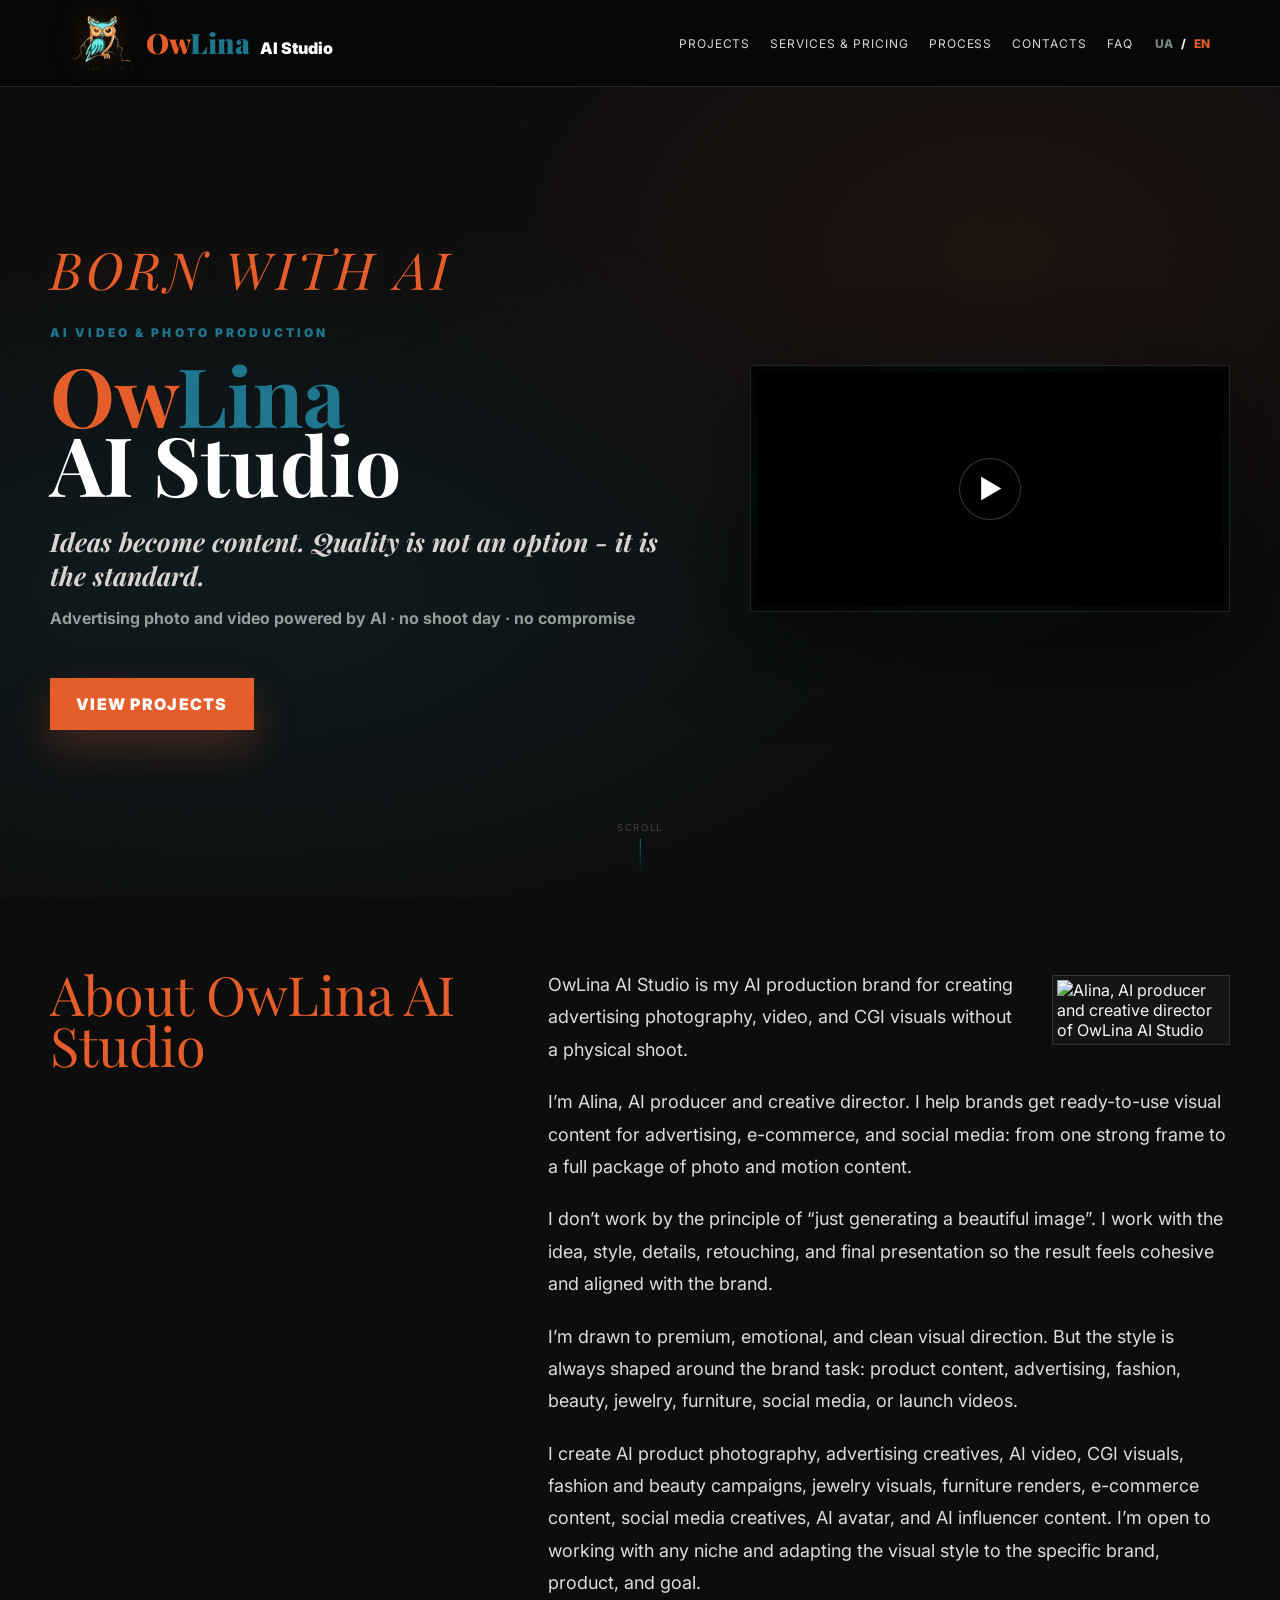
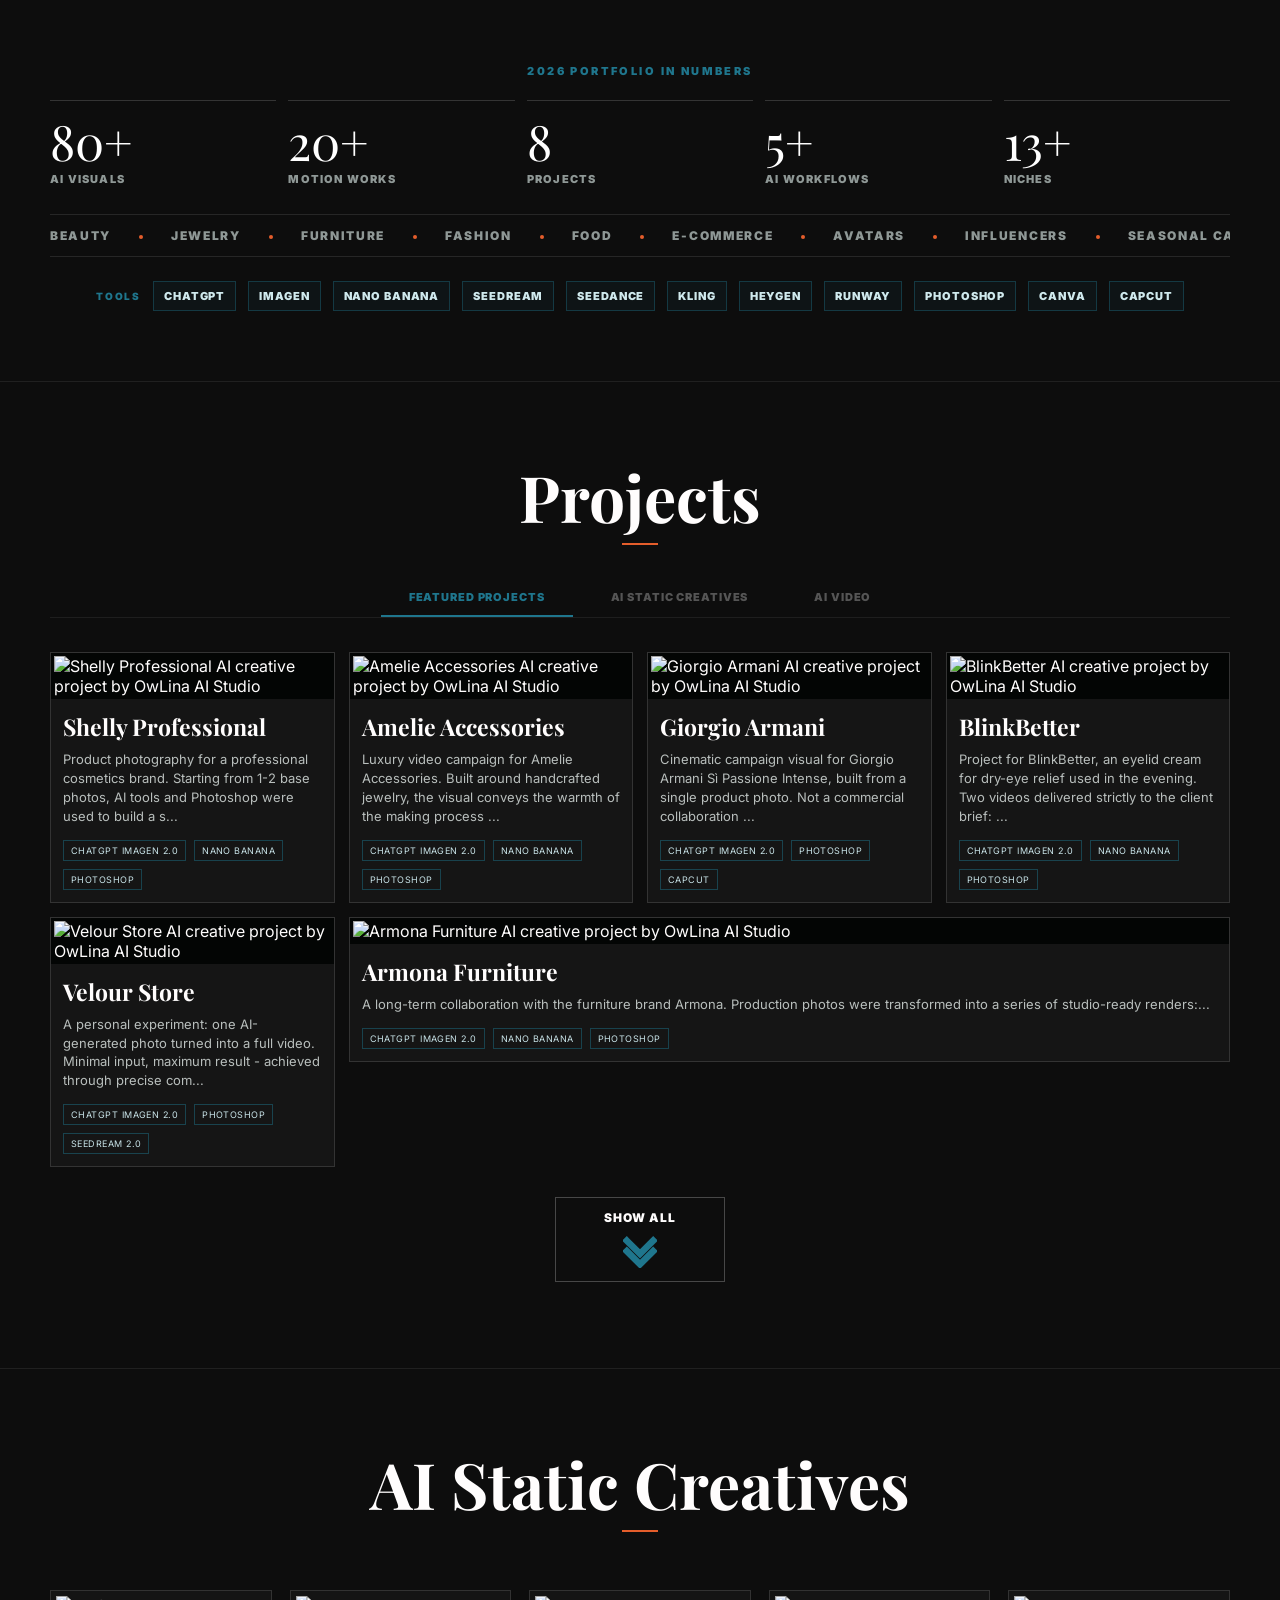
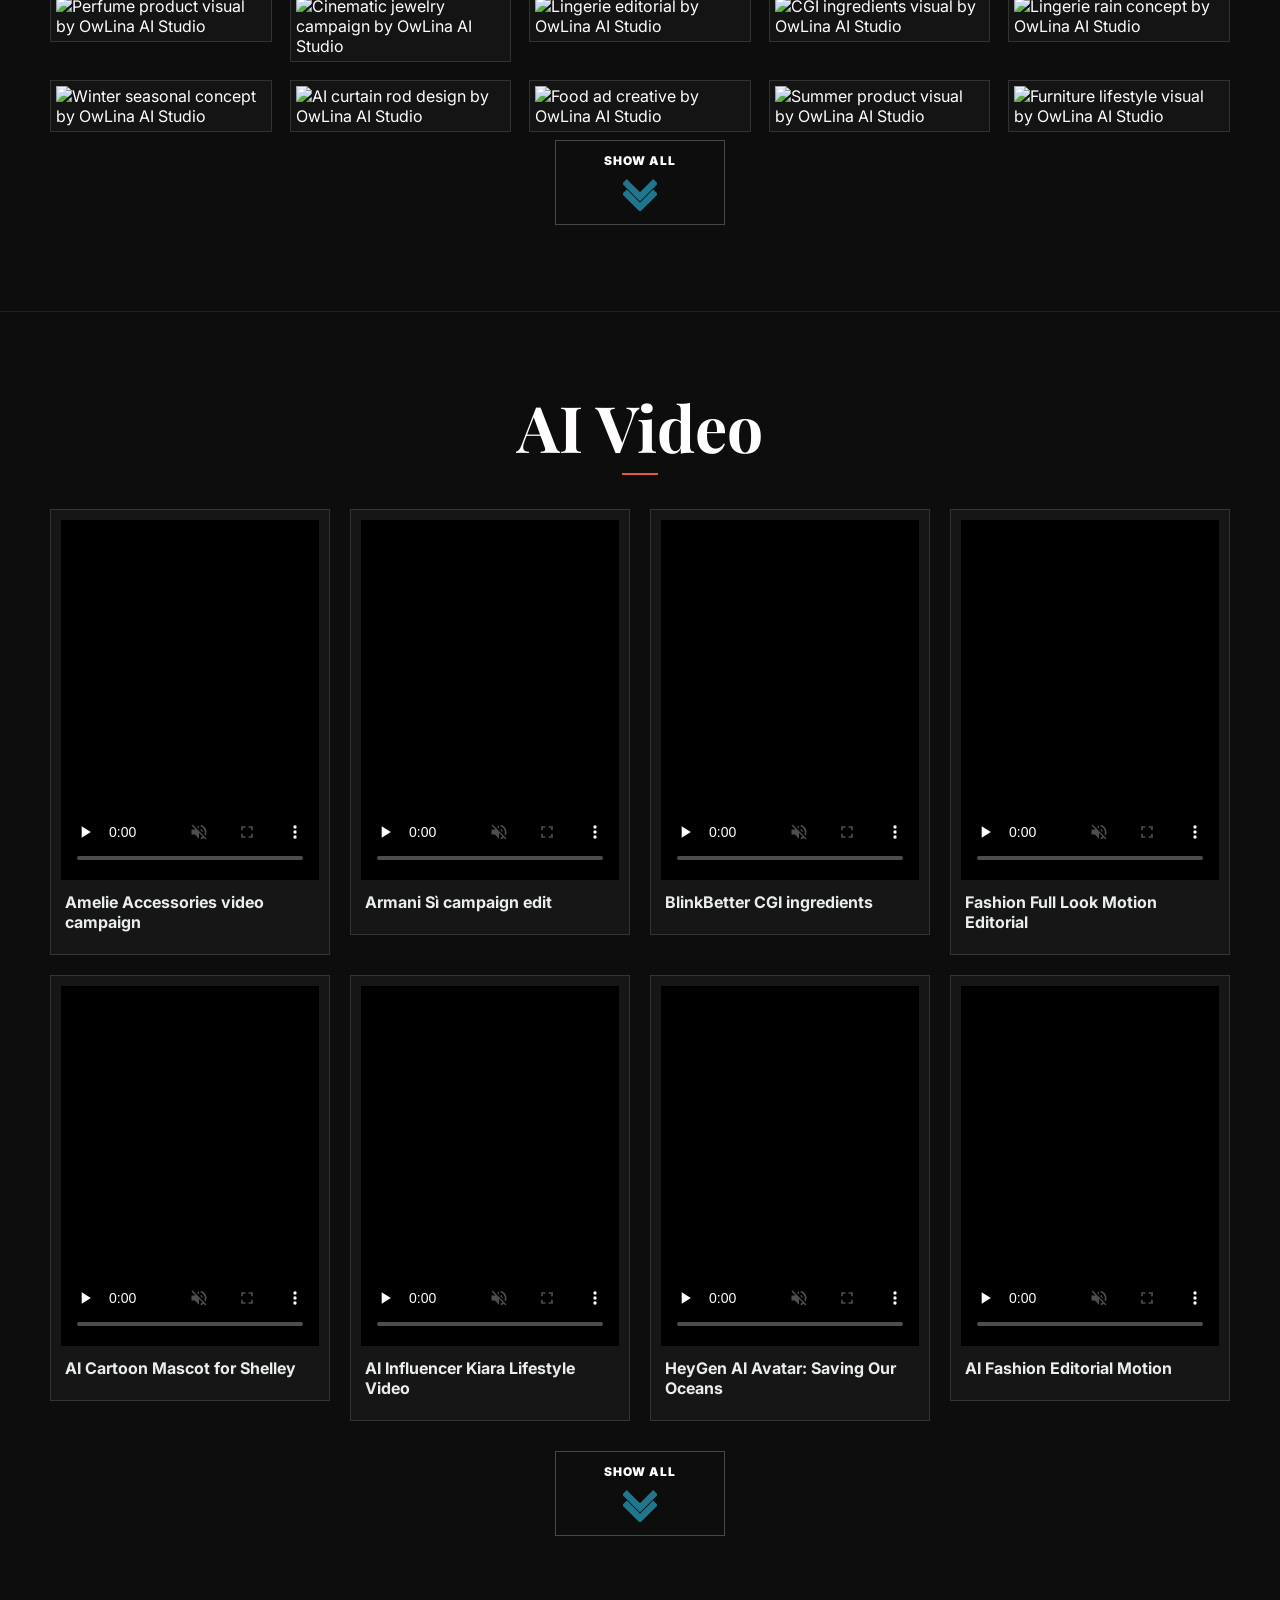
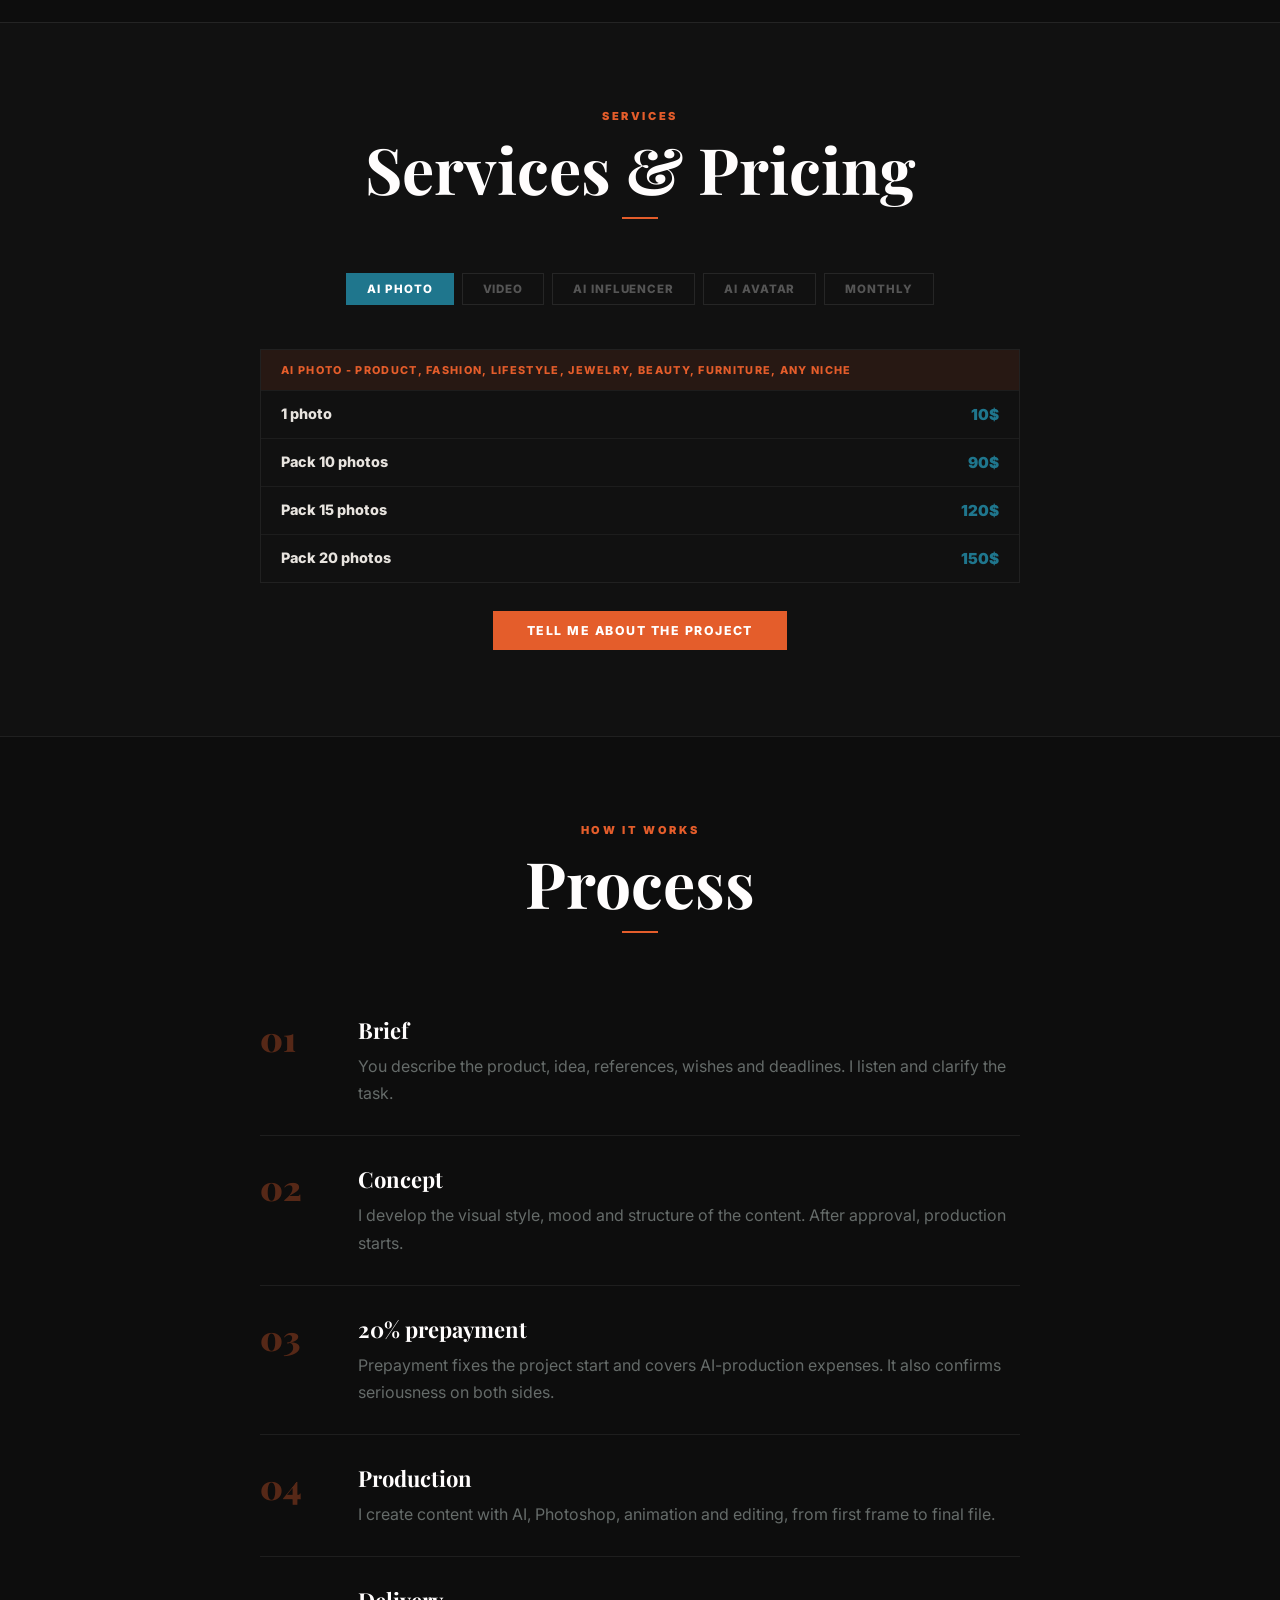
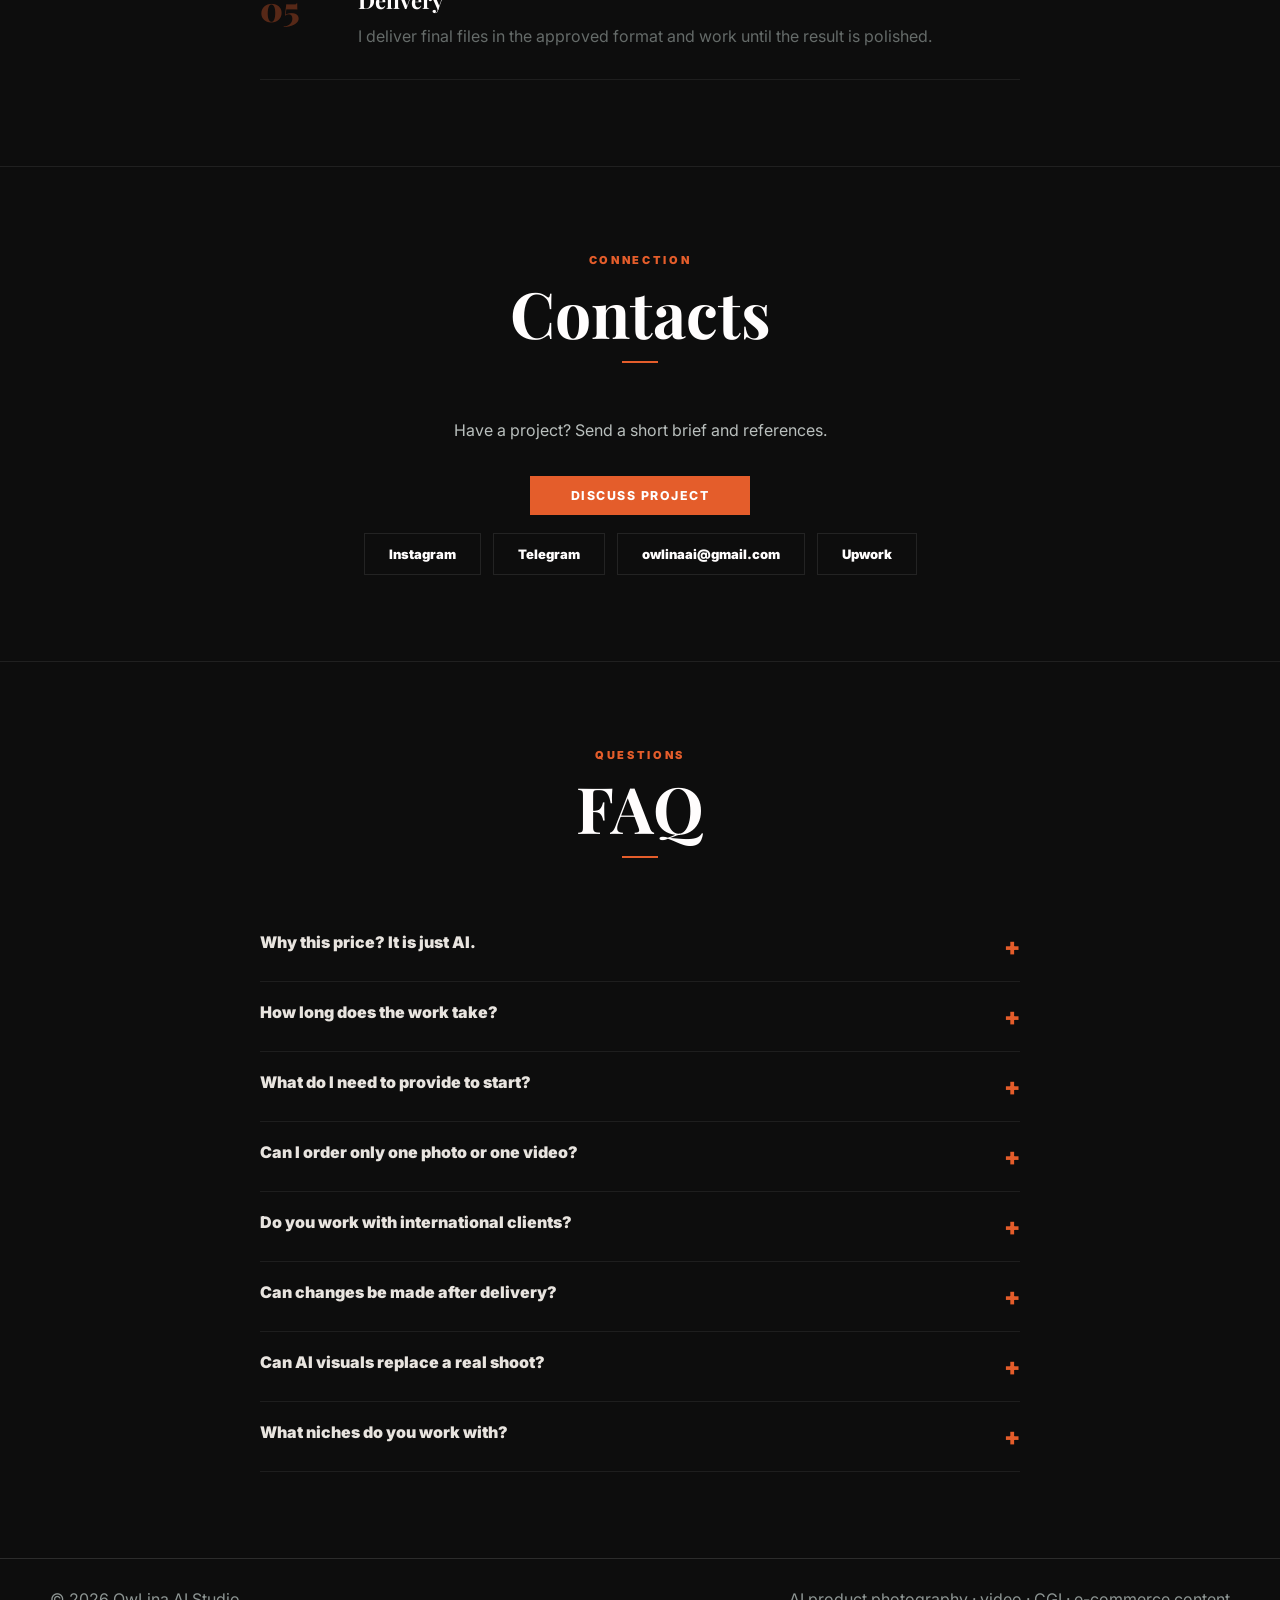
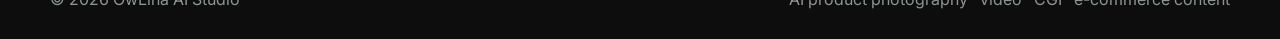
==== commit 4d9e6953: "Add files via upload" ====
--- a/en/index.html
+++ b/en/index.html
@@ -1,3 +1,3 @@
-<!doctype html><html lang="en"><head><meta charset="utf-8"><meta name="viewport" content="width=device-width,initial-scale=1"><title>OwLina AI Studio | AI Production for Advertising Photo, Video and CGI</title><meta name="description" content="OwLina AI Studio creates AI product photography, advertising creatives, AI video, CGI visuals, e-commerce content, AI avatar and AI influencer content for any niche without a physical shoot."><meta name="robots" content="index, follow"><link rel="canonical" href="https://owlinaai.com/en/"><link rel="alternate" hreflang="uk" href="https://owlinaai.com/"><link rel="alternate" hreflang="en" href="https://owlinaai.com/en/"><link rel="alternate" hreflang="x-default" href="https://owlinaai.com/"><meta property="og:type" content="website"><meta property="og:site_name" content="OwLina AI Studio"><meta property="og:title" content="OwLina AI Studio | AI Production for Advertising Photo, Video and CGI"><meta property="og:description" content="OwLina AI Studio creates AI product photography, advertising creatives, AI video, CGI visuals, e-commerce content, AI avatar and AI influencer content for any niche without a physical shoot."><meta property="og:url" content="https://owlinaai.com/en/"><meta property="og:image" content="https://res.cloudinary.com/kqaywdm5/image/upload/v1788791978/cf8de4336f30279a1b8bf45229fe2b0e_e92389c7-8864-4d45-8ee6-a38fa2425f3a_xpaeih.png"><meta name="twitter:card" content="summary_large_image"><meta name="twitter:title" content="OwLina AI Studio | AI Production for Advertising Photo, Video and CGI"><meta name="twitter:description" content="OwLina AI Studio creates AI product photography, advertising creatives, AI video, CGI visuals, e-commerce content, AI avatar and AI influencer content for any niche without a physical shoot."><meta name="twitter:image" content="https://res.cloudinary.com/kqaywdm5/image/upload/v1788791978/cf8de4336f30279a1b8bf45229fe2b0e_e92389c7-8864-4d45-8ee6-a38fa2425f3a_xpaeih.png"><link rel="preconnect" href="https://res.cloudinary.com"><link rel="preconnect" href="https://fonts.googleapis.com"><link rel="preconnect" href="https://fonts.gstatic.com" crossorigin><link href="https://fonts.googleapis.com/css2?family=Inter:wght@400;600;800;900&family=Playfair+Display:ital,wght@0,700;0,900;1,700;1,900&display=swap" rel="stylesheet"><link rel="icon" href="../assets/favicon/favicon.ico" sizes="any"><link rel="icon" type="image/png" sizes="32x32" href="../assets/favicon/favicon-32.png"><link rel="icon" type="image/png" sizes="192x192" href="../assets/favicon/favicon-192.png"><link rel="apple-touch-icon" href="../assets/favicon/apple-touch-icon.png"><link rel="stylesheet" href="../assets/css/style.css?v=20260827-2"><script type="application/ld+json">{"@context": "https://schema.org", "@type": "ProfessionalService", "@id": "https://owlinaai.com/#studio", "name": "OwLina AI Studio", "url": "https://owlinaai.com/", "description": "OwLina AI Studio creates AI product photography, advertising creatives, AI video, CGI visuals, e-commerce content, AI avatar and AI influencer content for any niche without a physical shoot.", "areaServed": "Worldwide", "founder": {"@type": "Person", "name": "Alina", "jobTitle": "AI producer and creative director"}, "sameAs": ["https://www.instagram.com/owlinaai", "https://t.me/OwLinaAI"], "serviceType": ["AI product photography", "AI video production", "CGI advertising visuals", "e-commerce product content", "social media creatives", "AI avatar content", "AI influencer content"], "knowsAbout": ["AI product photography", "advertising creatives", "AI video", "CGI visuals", "fashion campaigns", "beauty campaigns", "jewelry visuals", "furniture renders", "e-commerce content", "social media content"]}</script>
+<!doctype html><html lang="en"><head><meta charset="utf-8"><meta name="viewport" content="width=device-width,initial-scale=1"><title>OwLina AI Studio | AI Production for Advertising Photo, Video and CGI</title><meta name="description" content="OwLina AI Studio creates AI product photography, advertising creatives, AI video, CGI visuals, e-commerce content, AI avatar and AI influencer content for any niche without a physical shoot."><meta name="robots" content="index, follow"><link rel="canonical" href="https://owlinaai.com/en/"><link rel="alternate" hreflang="uk" href="https://owlinaai.com/"><link rel="alternate" hreflang="en" href="https://owlinaai.com/en/"><link rel="alternate" hreflang="x-default" href="https://owlinaai.com/"><meta property="og:type" content="website"><meta property="og:site_name" content="OwLina AI Studio"><meta property="og:title" content="OwLina AI Studio | AI Production for Advertising Photo, Video and CGI"><meta property="og:description" content="OwLina AI Studio creates AI product photography, advertising creatives, AI video, CGI visuals, e-commerce content, AI avatar and AI influencer content for any niche without a physical shoot."><meta property="og:url" content="https://owlinaai.com/en/"><meta property="og:image" content="https://res.cloudinary.com/kqaywdm5/image/upload/v1788791978/cf8de4336f30279a1b8bf45229fe2b0e_e92389c7-8864-4d45-8ee6-a38fa2425f3a_xpaeih.png"><meta name="twitter:card" content="summary_large_image"><meta name="twitter:title" content="OwLina AI Studio | AI Production for Advertising Photo, Video and CGI"><meta name="twitter:description" content="OwLina AI Studio creates AI product photography, advertising creatives, AI video, CGI visuals, e-commerce content, AI avatar and AI influencer content for any niche without a physical shoot."><meta name="twitter:image" content="https://res.cloudinary.com/kqaywdm5/image/upload/v1788791978/cf8de4336f30279a1b8bf45229fe2b0e_e92389c7-8864-4d45-8ee6-a38fa2425f3a_xpaeih.png"><link rel="preconnect" href="https://res.cloudinary.com"><link rel="preconnect" href="https://fonts.googleapis.com"><link rel="preconnect" href="https://fonts.gstatic.com" crossorigin><link href="https://fonts.googleapis.com/css2?family=Inter:wght@400;600;800;900&family=Playfair+Display:ital,wght@0,700;0,900;1,700;1,900&display=swap" rel="stylesheet"><link rel="icon" href="../assets/favicon/favicon.ico" sizes="any"><link rel="icon" type="image/png" sizes="32x32" href="../assets/favicon/favicon-32.png"><link rel="icon" type="image/png" sizes="192x192" href="../assets/favicon/favicon-192.png"><link rel="apple-touch-icon" href="../assets/favicon/apple-touch-icon.png"><link rel="stylesheet" href="../assets/css/style.css?v=20260907-1"><script type="application/ld+json">{"@context": "https://schema.org", "@type": "ProfessionalService", "@id": "https://owlinaai.com/#studio", "name": "OwLina AI Studio", "url": "https://owlinaai.com/", "description": "OwLina AI Studio creates AI product photography, advertising creatives, AI video, CGI visuals, e-commerce content, AI avatar and AI influencer content for any niche without a physical shoot.", "areaServed": "Worldwide", "founder": {"@type": "Person", "name": "Alina", "jobTitle": "AI producer and creative director"}, "sameAs": ["https://www.instagram.com/owlinaai", "https://t.me/OwLinaAI"], "serviceType": ["AI product photography", "AI video production", "CGI advertising visuals", "e-commerce product content", "social media creatives", "AI avatar content", "AI influencer content"], "knowsAbout": ["AI product photography", "advertising creatives", "AI video", "CGI visuals", "fashion campaigns", "beauty campaigns", "jewelry visuals", "furniture renders", "e-commerce content", "social media content"]}</script>
 <script type="application/ld+json">{"@context": "https://schema.org", "@type": "WebPage", "@id": "https://owlinaai.com/en/#webpage", "url": "https://owlinaai.com/en/", "name": "OwLina AI Studio | AI Production for Advertising Photo, Video and CGI", "description": "OwLina AI Studio creates AI product photography, advertising creatives, AI video, CGI visuals, e-commerce content, AI avatar and AI influencer content for any niche without a physical shoot.", "inLanguage": "en", "isPartOf": {"@type": "WebSite", "name": "OwLina AI Studio", "url": "https://owlinaai.com/"}, "about": {"@id": "https://owlinaai.com/#studio"}}</script>
-<script type="application/ld+json">{"@context": "https://schema.org", "@type": "FAQPage", "mainEntity": [{"@type": "Question", "name": "Why this price? It is just AI.", "acceptedAnswer": {"@type": "Answer", "text": "The price includes concept, direction, AI generation, retouching, editing, revisions, and final files ready for ads, e-commerce, and social media."}}, {"@type": "Question", "name": "How long does the work take?", "acceptedAnswer": {"@type": "Answer", "text": "Timing depends on the volume and format. Small static visuals can be faster; full video campaigns need more production time."}}, {"@type": "Question", "name": "What do I need to provide to start?", "acceptedAnswer": {"@type": "Answer", "text": "A product photo, references, brand materials, desired mood, formats, deadline, and a clear task."}}, {"@type": "Question", "name": "Can AI visuals replace a real shoot?", "acceptedAnswer": {"@type": "Answer", "text": "For many product, e-commerce, advertising and social media tasks - yes. It is faster, more flexible, and more cost-effective when the brief is clear."}}, {"@type": "Question", "name": "What niches do you work with?", "acceptedAnswer": {"@type": "Answer", "text": "Beauty, fashion, jewelry, furniture, food, product brands, e-commerce, social media campaigns, and other niches."}}]}</script></head><body><header class="site-header"><div class="nav-wrap"><a class="brand" href="./"><img class="brand-logo" src="../assets/logo/owlina-logo-cropped.png" alt="OwLina AI Studio logo"><span class="brand-word"><span class="owl">Ow</span><span class="lina">Lina</span><small>AI Studio</small></span></a><nav class="nav-links"><a href="./#projects">Projects</a><a href="./#services">Services & Pricing</a><a href="./#process">Process</a><a href="./#contacts">Contacts</a><a href="./#faq">FAQ</a></nav><div class="langs"><a class="" href="../">UA</a><span>/</span><a class="active" href="./">EN</a></div></div></header><main><section class="hero"><div class="hero-inner"><div><div class="kicker">Born with AI</div><p class="eyebrow">AI Video & Photo Production</p><h1><span class="owl">Ow</span><span class="lina">Lina</span><br>AI Studio</h1><p class="tagline">Ideas become content. Quality is not an option - it is the standard.</p><p class="subline">Advertising photo and video powered by AI · no shoot day · no compromise</p><a class="cta" href="#projects">View projects</a></div><figure class="hero-media hero-showreel"><video src="https://res.cloudinary.com/kqaywdm5/video/upload/q_auto,c_limit,w_980/v1788791117/0830_feh2yw.mp4" poster="https://res.cloudinary.com/kqaywdm5/video/upload/so_1,f_jpg,q_auto,c_limit,w_980/v1788791117/0830_feh2yw.jpg" autoplay muted loop playsinline preload="metadata" aria-label="OwLina AI Studio showreel"></video></figure></div><div class="scroll-ind"><span>Scroll</span><div class="scroll-line"></div></div></section><section id="about" class="section"><div class="section-inner about-grid"><div class="about-mark">About OwLina AI Studio</div><div class="about-text"><figure class="about-portrait"><img loading="lazy" decoding="async" src="https://res.cloudinary.com/kqaywdm5/image/upload/v1783177187/my_photo_curdfj.jpg" alt="Alina, AI producer and creative director of OwLina AI Studio"></figure><p>OwLina AI Studio is my AI production brand for creating advertising photography, video, and CGI visuals without a physical shoot.</p><p>I’m Alina, AI producer and creative director. I help brands get ready-to-use visual content for advertising, e-commerce, and social media: from one strong frame to a full package of photo and motion content.</p><p>I don’t work by the principle of “just generating a beautiful image”. I work with the idea, style, details, retouching, and final presentation so the result feels cohesive and aligned with the brand.</p><p>I’m drawn to premium, emotional, and clean visual direction. But the style is always shaped around the brand task: product content, advertising, fashion, beauty, jewelry, furniture, social media, or launch videos.</p><p>I create AI product photography, advertising creatives, AI video, CGI visuals, fashion and beauty campaigns, jewelry visuals, furniture renders, e-commerce content, social media creatives, AI avatar, and AI influencer content. I’m open to working with any niche and adapting the visual style to the specific brand, product, and goal.</p></div></div></section><section class="trust-strip"><div class="trust-title">2026 portfolio in numbers</div><div class="trust-grid"><div class="trust-item"><div class="trust-num">80+</div><div class="trust-label">AI visuals</div></div><div class="trust-item"><div class="trust-num">20+</div><div class="trust-label">motion works</div></div><div class="trust-item"><div class="trust-num">8</div><div class="trust-label">projects</div></div><div class="trust-item"><div class="trust-num">5+</div><div class="trust-label">AI workflows</div></div><div class="trust-item"><div class="trust-num">13+</div><div class="trust-label">niches</div></div></div><div class="niche-marquee" aria-label="Portfolio niches"><div class="niche-track"><span>beauty</span> <span>jewelry</span> <span>furniture</span> <span>fashion</span> <span>food</span> <span>e-commerce</span> <span>avatars</span> <span>influencers</span> <span>seasonal campaigns</span> <span>cartoon</span> <span>memory video concepts</span> <span>social media creatives</span> <span>CGI</span> <span>beauty</span> <span>jewelry</span> <span>furniture</span> <span>fashion</span> <span>food</span> <span>e-commerce</span> <span>avatars</span> <span>influencers</span> <span>seasonal campaigns</span> <span>cartoon</span> <span>memory video concepts</span> <span>social media creatives</span> <span>CGI</span></div></div><div class="tool-stack"><span class="tool-stack-label">Tools</span><span class="tool-chip">ChatGPT</span> <span class="tool-chip">Imagen</span> <span class="tool-chip">Nano Banana</span> <span class="tool-chip">Seedream</span> <span class="tool-chip">Seedance</span> <span class="tool-chip">Kling</span> <span class="tool-chip">HeyGen</span> <span class="tool-chip">Runway</span> <span class="tool-chip">Photoshop</span> <span class="tool-chip">Canva</span> <span class="tool-chip">CapCut</span></div></section><section id="projects" class="section"><div class="section-inner"><div class="center-head"><h2>Projects</h2></div><nav class="work-tabs" aria-label="Portfolio sections"><a href="#projects">Featured Projects</a><a href="#static">AI Static Creatives</a><a href="#motion">AI Video</a></nav><div id="featured-projects" class="projects-grid"></div><div class="button-row"><a class="ghost-btn" href="../projects-en.html">Show all</a></div></div></section><section id="static" class="section"><div class="section-inner"><div class="center-head"><h2>AI Static Creatives</h2></div><div id="static-filters" class="static-filters"></div><div id="static-gallery" class="masonry"></div><div class="static-actions"><button class="ghost-btn" data-show-static>Show all</button></div></div></section><section id="motion" class="section"><div class="section-inner"><div class="center-head"><h2>AI Video</h2></div><div id="motion-grid" class="video-grid"></div><div class="button-row"><a class="ghost-btn" href="../videos-en.html">Show all</a></div></div></section><section id="services" class="section services-section"><div class="section-inner"><div class="old-section-title"><div class="sup">services</div><h2>Services & Pricing</h2></div><div class="stabs"><button class="stab active" data-p="ph">AI Photo</button><button class="stab " data-p="vi">Video</button><button class="stab " data-p="inf">AI Influencer</button><button class="stab " data-p="av">AI Avatar</button><button class="stab " data-p="mo">Monthly</button></div><div class="spanel active" id="p-ph"><div class="ptable"><div class="pth">AI Photo - product, fashion, lifestyle, jewelry, beauty, furniture, any niche</div><div class="ptr"><div><div class="ptl">1 photo</div></div><div class="ptp">10$</div></div><div class="ptr"><div><div class="ptl">Pack 10 photos</div></div><div class="ptp">90$</div></div><div class="ptr"><div><div class="ptl">Pack 15 photos</div></div><div class="ptp">120$</div></div><div class="ptr"><div><div class="ptl">Pack 20 photos</div></div><div class="ptp">150$</div></div></div><div class="scta"><a class="disc" href="https://t.me/OwLinaAI" target="_blank" rel="noopener">Tell me about the project</a></div></div><div class="spanel" id="p-vi"><div class="vtable"><div class="vtr"><div class="vtc h"></div><div class="vtc h">1 video</div><div class="vtc h">Pack 3</div><div class="vtc h">Pack 5</div></div><div class="vtr"><div class="vtc d">10 sec</div><div class="vtc p">from 100$</div><div class="vtc p">from 250$</div><div class="vtc p">from 420$</div></div><div class="vtr"><div class="vtc d">15 sec</div><div class="vtc p">from 140$</div><div class="vtc p">from 350$</div><div class="vtc p">from 580$</div></div><div class="vtr"><div class="vtc d">30 sec</div><div class="vtc p">from 250$</div><div class="vtc p">from 620$</div><div class="vtc p">from 1050$</div></div></div><p class="pnote">Brand / product / service advertising · influencer-style content · CGI. Longer or more complex videos are priced individually.</p><div class="scta"><a class="disc" href="https://t.me/OwLinaAI" target="_blank" rel="noopener">Tell me about the project</a></div></div><div class="spanel" id="p-inf"><div class="ptable"><div class="pth">AI Influencer - UGC-style and lifestyle content · character creation + regular content</div><div class="ptr"><div><div class="ptl">Starter</div><div class="pts">Character visualization from your description · 5 reference images · 1 video</div><div class="pta">Character card <em>+20$</em><br>Style guide <em>+30$</em><br>Concept from scratch <em>+50$</em></div></div><div class="ptp">200$</div></div><div class="ptr"><div><div class="ptl">Full Character</div><div class="pts">10 reference images · 3 videos</div><div class="pta">Character card included free<br>Style guide <em>+20$</em></div></div><div class="ptp">320$</div></div><div class="ptr"><div><div class="ptl">Premium Character</div><div class="pts">15 reference images · 5 videos</div><div class="pta">Character card and style guide included free</div></div><div class="ptp">550$</div></div></div><div class="scta"><a class="disc" href="https://t.me/OwLinaAI" target="_blank" rel="noopener">Tell me about the project</a></div></div><div class="spanel" id="p-av"><div class="ptable"><div class="pth">AI Avatar with voice (talking head)</div><div class="ptr"><div><div class="ptl">Basic Avatar</div><div class="pts">1 video up to 30 sec · AI avatar from photo · voice synthesis</div></div><div class="ptp">100$</div></div><div class="ptr"><div><div class="ptl">Content Pack</div><div class="pts">3 videos up to 30 sec each · AI avatar from photo · voice synthesis</div></div><div class="ptp">250$</div></div></div><div class="scta"><a class="disc" href="https://t.me/OwLinaAI" target="_blank" rel="noopener">Tell me about the project</a></div></div><div class="spanel" id="p-mo"><div class="ptable"><div class="pth">Monthly content - regular AI content for your brand or AI influencer</div><div class="ptr"><div><div class="ptl">Basic</div><div class="pts">10 photos + 2 videos</div></div><div class="ptp">230$/month</div></div><div class="ptr"><div><div class="ptl">Standard</div><div class="pts">15 photos + 4 videos + 1 motion transfer / dance clip</div></div><div class="ptp">450$/month</div></div><div class="ptr"><div><div class="ptl">Full</div><div class="pts">30 photos + 6 videos + 2 motion transfer / dance clips</div></div><div class="ptp">800$/month</div></div></div><div class="scta"><a class="disc" href="https://t.me/OwLinaAI" target="_blank" rel="noopener">Tell me about the project</a></div></div></div></section><section id="process" class="section"><div class="section-inner"><div class="old-section-title"><div class="sup">how it works</div><h2>Process</h2></div><div class="process-list"><div class="process-step"><div class="process-num">01</div><div><h3>Brief</h3><p>You describe the product, idea, references, wishes and deadlines. I listen and clarify the task.</p></div></div><div class="process-step"><div class="process-num">02</div><div><h3>Concept</h3><p>I develop the visual style, mood and structure of the content. After approval, production starts.</p></div></div><div class="process-step"><div class="process-num">03</div><div><h3>20% prepayment</h3><p>Prepayment fixes the project start and covers AI-production expenses. It also confirms seriousness on both sides.</p></div></div><div class="process-step"><div class="process-num">04</div><div><h3>Production</h3><p>I create content with AI, Photoshop, animation and editing, from first frame to final file.</p></div></div><div class="process-step"><div class="process-num">05</div><div><h3>Delivery</h3><p>I deliver final files in the approved format and work until the result is polished.</p></div></div></div></div></section><section id="contacts" class="section"><div class="section-inner"><div class="old-section-title"><div class="sup">connection</div><h2>Contacts</h2></div><p class="section-note" style="margin:0 auto 32px;text-align:center">Have a project? Send a short brief and references.</p><div class="contact-primary"><button type="button" class="disc" data-open-brief>Discuss project</button></div><div class="contact-links"><a href="https://www.instagram.com/owlinaai">Instagram</a><a href="https://t.me/OwLinaAI">Telegram</a><a href="mailto:owlinaai@gmail.com">owlinaai@gmail.com</a><a href="https://www.upwork.com/">Upwork</a></div></div></section><section id="faq" class="section"><div class="section-inner"><div class="old-section-title"><div class="sup">questions</div><h2>FAQ</h2></div><div class="faq-list"><div class="faq-item"><button class="faq-q" type="button"><span>Why this price? It is just AI.</span><span>+</span></button><div class="faq-a">The price includes concept, direction, AI generation, retouching, editing, revisions, and final files ready for ads, e-commerce, and social media.</div></div><div class="faq-item"><button class="faq-q" type="button"><span>How long does the work take?</span><span>+</span></button><div class="faq-a">Timing depends on the volume and format. Small static visuals can be faster; full video campaigns need more production time.</div></div><div class="faq-item"><button class="faq-q" type="button"><span>What do I need to provide to start?</span><span>+</span></button><div class="faq-a">A product photo, references, brand materials, desired mood, formats, deadline, and a clear task.</div></div><div class="faq-item"><button class="faq-q" type="button"><span>Can I order only one photo or one video?</span><span>+</span></button><div class="faq-a">Yes. You can order a single visual, a small pack, or a full campaign.</div></div><div class="faq-item"><button class="faq-q" type="button"><span>Do you work with international clients?</span><span>+</span></button><div class="faq-a">Yes. OwLina AI Studio works with Ukrainian and international brands.</div></div><div class="faq-item"><button class="faq-q" type="button"><span>Can changes be made after delivery?</span><span>+</span></button><div class="faq-a">Yes. Revision terms are discussed before the project starts.</div></div><div class="faq-item"><button class="faq-q" type="button"><span>Can AI visuals replace a real shoot?</span><span>+</span></button><div class="faq-a">For many product, e-commerce, advertising and social media tasks - yes. It is faster, more flexible, and more cost-effective when the brief is clear.</div></div><div class="faq-item"><button class="faq-q" type="button"><span>What niches do you work with?</span><span>+</span></button><div class="faq-a">Beauty, fashion, jewelry, furniture, food, product brands, e-commerce, social media campaigns, and other niches.</div></div></div></div></section></main><div class="brief-modal" aria-hidden="true"><div class="brief-dialog" role="dialog" aria-modal="true" aria-labelledby="brief-title"><button class="brief-close" type="button" data-close-brief aria-label="Close">×</button><h2 class="brief-title" id="brief-title">Discuss the Project</h2><p class="brief-subtitle">Tell me about your idea and I'll get back to you within 1 business day.</p><form class="brief-form" data-success="Thank you! Your request has been sent successfully. I'll get back to you within 1 business day."><div class="brief-field"><label for="brief-name">Name</label><input id="brief-name" name="name" type="text" placeholder="Your name" required></div><div class="brief-field"><label for="brief-contact">Telegram or phone</label><input id="brief-contact" name="contact" type="text" placeholder="Your Telegram or phone" required></div><div class="brief-field"><label for="brief-need">What do you need</label><select id="brief-need" name="need" required><option value="" disabled selected>What do you need</option><option value="AI Product Photography">AI Product Photography</option><option value="AI Video">AI Video</option><option value="CGI Visuals">CGI Visuals</option><option value="AI Avatar / Influencer">AI Avatar / Influencer</option><option value="Other">Other</option></select></div><div class="brief-field"><label for="brief-project">Tell me about your project</label><textarea id="brief-project" name="project" placeholder="Describe your idea, product or goal." required></textarea></div><div class="brief-field"><label for="brief-budget">Approximate Budget</label><select id="brief-budget" name="budget"><option value="" selected>Approximate Budget</option><option value="$0–200">$0–200</option><option value="$200–500">$200–500</option><option value="$500–1000">$500–1000</option><option value="$1000+">$1000+</option><option value="Let's discuss">Let's discuss</option></select></div><button class="brief-submit" type="submit">Start Project</button><p class="brief-status" aria-live="polite"></p></form><div class="brief-success" aria-live="polite"></div></div></div><div class="lightbox"><button class="lb-close" type="button" aria-label="Close" onclick="event.preventDefault();event.stopPropagation();this.closest('.lightbox').classList.remove('open')">×</button><button class="lb-prev" type="button" aria-label="Previous">‹</button><div class="lightbox-viewport"><img id="lb-img" alt=""></div><button class="lb-next" type="button" aria-label="Next">›</button></div><div class="video-modal"><button class="video-modal-close" type="button" aria-label="Close">×</button><video id="video-modal-player" controls playsinline></video></div><footer class="footer"><div class="footer-inner"><span>© 2026 OwLina AI Studio</span><span>AI product photography · video · CGI · e-commerce content</span></div></footer><script src="../assets/js/data.js?v=20260827-2"></script><script src="../assets/js/app.js?v=20260827-2"></script></body></html>+<script type="application/ld+json">{"@context": "https://schema.org", "@type": "FAQPage", "mainEntity": [{"@type": "Question", "name": "Why this price? It is just AI.", "acceptedAnswer": {"@type": "Answer", "text": "The price includes concept, direction, AI generation, retouching, editing, revisions, and final files ready for ads, e-commerce, and social media."}}, {"@type": "Question", "name": "How long does the work take?", "acceptedAnswer": {"@type": "Answer", "text": "Timing depends on the volume and format. Small static visuals can be faster; full video campaigns need more production time."}}, {"@type": "Question", "name": "What do I need to provide to start?", "acceptedAnswer": {"@type": "Answer", "text": "A product photo, references, brand materials, desired mood, formats, deadline, and a clear task."}}, {"@type": "Question", "name": "Can AI visuals replace a real shoot?", "acceptedAnswer": {"@type": "Answer", "text": "For many product, e-commerce, advertising and social media tasks - yes. It is faster, more flexible, and more cost-effective when the brief is clear."}}, {"@type": "Question", "name": "What niches do you work with?", "acceptedAnswer": {"@type": "Answer", "text": "Beauty, fashion, jewelry, furniture, food, product brands, e-commerce, social media campaigns, and other niches."}}]}</script></head><body><header class="site-header"><div class="nav-wrap"><a class="brand" href="./"><img class="brand-logo" src="../assets/logo/owlina-logo-cropped.png" alt="OwLina AI Studio logo"><span class="brand-word"><span class="owl">Ow</span><span class="lina">Lina</span><small>AI Studio</small></span></a><nav class="nav-links"><a href="./#projects">Projects</a><a href="./#services">Services & Pricing</a><a href="./#process">Process</a><a href="./#contacts">Contacts</a><a href="./#faq">FAQ</a></nav><div class="langs"><a class="" href="../">UA</a><span>/</span><a class="active" href="./">EN</a></div></div></header><main><section class="hero"><div class="hero-inner"><div><div class="kicker">Born with AI</div><p class="eyebrow">AI Video & Photo Production</p><h1><span class="owl">Ow</span><span class="lina">Lina</span><br>AI Studio</h1><p class="tagline">Ideas become content. Quality is not an option - it is the standard.</p><p class="subline">Advertising photo and video powered by AI · no shoot day · no compromise</p><a class="cta" href="#projects">View projects</a></div><figure class="hero-media hero-showreel"><video src="https://res.cloudinary.com/kqaywdm5/video/upload/q_auto,c_limit,w_980/v1788791117/0830_feh2yw.mp4" poster="https://res.cloudinary.com/kqaywdm5/video/upload/so_1,f_jpg,q_auto,c_limit,w_980/v1788791117/0830_feh2yw.jpg" autoplay muted loop playsinline preload="auto" aria-label="OwLina AI Studio showreel"></video><button class="hero-play" type="button" aria-label="Play showreel">▶</button></figure></div><div class="scroll-ind"><span>Scroll</span><div class="scroll-line"></div></div></section><section id="about" class="section"><div class="section-inner about-grid"><div class="about-mark">About OwLina AI Studio</div><div class="about-text"><figure class="about-portrait"><img loading="lazy" decoding="async" src="https://res.cloudinary.com/kqaywdm5/image/upload/v1783177187/my_photo_curdfj.jpg" alt="Alina, AI producer and creative director of OwLina AI Studio"></figure><p>OwLina AI Studio is my AI production brand for creating advertising photography, video, and CGI visuals without a physical shoot.</p><p>I’m Alina, AI producer and creative director. I help brands get ready-to-use visual content for advertising, e-commerce, and social media: from one strong frame to a full package of photo and motion content.</p><p>I don’t work by the principle of “just generating a beautiful image”. I work with the idea, style, details, retouching, and final presentation so the result feels cohesive and aligned with the brand.</p><p>I’m drawn to premium, emotional, and clean visual direction. But the style is always shaped around the brand task: product content, advertising, fashion, beauty, jewelry, furniture, social media, or launch videos.</p><p>I create AI product photography, advertising creatives, AI video, CGI visuals, fashion and beauty campaigns, jewelry visuals, furniture renders, e-commerce content, social media creatives, AI avatar, and AI influencer content. I’m open to working with any niche and adapting the visual style to the specific brand, product, and goal.</p></div></div></section><section class="trust-strip"><div class="trust-title">2026 portfolio in numbers</div><div class="trust-grid"><div class="trust-item"><div class="trust-num">80+</div><div class="trust-label">AI visuals</div></div><div class="trust-item"><div class="trust-num">20+</div><div class="trust-label">motion works</div></div><div class="trust-item"><div class="trust-num">8</div><div class="trust-label">projects</div></div><div class="trust-item"><div class="trust-num">5+</div><div class="trust-label">AI workflows</div></div><div class="trust-item"><div class="trust-num">13+</div><div class="trust-label">niches</div></div></div><div class="niche-marquee" aria-label="Portfolio niches"><div class="niche-track"><span>beauty</span> <span>jewelry</span> <span>furniture</span> <span>fashion</span> <span>food</span> <span>e-commerce</span> <span>avatars</span> <span>influencers</span> <span>seasonal campaigns</span> <span>cartoon</span> <span>memory video concepts</span> <span>social media creatives</span> <span>CGI</span> <span>beauty</span> <span>jewelry</span> <span>furniture</span> <span>fashion</span> <span>food</span> <span>e-commerce</span> <span>avatars</span> <span>influencers</span> <span>seasonal campaigns</span> <span>cartoon</span> <span>memory video concepts</span> <span>social media creatives</span> <span>CGI</span></div></div><div class="tool-stack"><span class="tool-stack-label">Tools</span><span class="tool-chip">ChatGPT</span> <span class="tool-chip">Imagen</span> <span class="tool-chip">Nano Banana</span> <span class="tool-chip">Seedream</span> <span class="tool-chip">Seedance</span> <span class="tool-chip">Kling</span> <span class="tool-chip">HeyGen</span> <span class="tool-chip">Runway</span> <span class="tool-chip">Photoshop</span> <span class="tool-chip">Canva</span> <span class="tool-chip">CapCut</span></div></section><section id="projects" class="section"><div class="section-inner"><div class="center-head"><h2>Projects</h2></div><nav class="work-tabs" aria-label="Portfolio sections"><a href="#projects">Featured Projects</a><a href="#static">AI Static Creatives</a><a href="#motion">AI Video</a></nav><div id="featured-projects" class="projects-grid"></div><div class="button-row"><a class="ghost-btn" href="../projects-en.html">Show all</a></div></div></section><section id="static" class="section"><div class="section-inner"><div class="center-head"><h2>AI Static Creatives</h2></div><div id="static-filters" class="static-filters"></div><div id="static-gallery" class="masonry"></div><div class="static-actions"><button class="ghost-btn" data-show-static>Show all</button></div></div></section><section id="motion" class="section"><div class="section-inner"><div class="center-head"><h2>AI Video</h2></div><div id="motion-grid" class="video-grid"></div><div class="button-row"><a class="ghost-btn" href="../videos-en.html">Show all</a></div></div></section><section id="services" class="section services-section"><div class="section-inner"><div class="old-section-title"><div class="sup">services</div><h2>Services & Pricing</h2></div><div class="stabs"><button class="stab active" data-p="ph">AI Photo</button><button class="stab " data-p="vi">Video</button><button class="stab " data-p="inf">AI Influencer</button><button class="stab " data-p="av">AI Avatar</button><button class="stab " data-p="mo">Monthly</button></div><div class="spanel active" id="p-ph"><div class="ptable"><div class="pth">AI Photo - product, fashion, lifestyle, jewelry, beauty, furniture, any niche</div><div class="ptr"><div><div class="ptl">1 photo</div></div><div class="ptp">10$</div></div><div class="ptr"><div><div class="ptl">Pack 10 photos</div></div><div class="ptp">90$</div></div><div class="ptr"><div><div class="ptl">Pack 15 photos</div></div><div class="ptp">120$</div></div><div class="ptr"><div><div class="ptl">Pack 20 photos</div></div><div class="ptp">150$</div></div></div><div class="scta"><a class="disc" href="https://t.me/OwLinaAI" target="_blank" rel="noopener">Tell me about the project</a></div></div><div class="spanel" id="p-vi"><div class="vtable"><div class="vtr"><div class="vtc h"></div><div class="vtc h">1 video</div><div class="vtc h">Pack 3</div><div class="vtc h">Pack 5</div></div><div class="vtr"><div class="vtc d">10 sec</div><div class="vtc p">from 100$</div><div class="vtc p">from 250$</div><div class="vtc p">from 420$</div></div><div class="vtr"><div class="vtc d">15 sec</div><div class="vtc p">from 140$</div><div class="vtc p">from 350$</div><div class="vtc p">from 580$</div></div><div class="vtr"><div class="vtc d">30 sec</div><div class="vtc p">from 250$</div><div class="vtc p">from 620$</div><div class="vtc p">from 1050$</div></div></div><p class="pnote">Brand / product / service advertising · influencer-style content · CGI. Longer or more complex videos are priced individually.</p><div class="scta"><a class="disc" href="https://t.me/OwLinaAI" target="_blank" rel="noopener">Tell me about the project</a></div></div><div class="spanel" id="p-inf"><div class="ptable"><div class="pth">AI Influencer - UGC-style and lifestyle content · character creation + regular content</div><div class="ptr"><div><div class="ptl">Starter</div><div class="pts">Character visualization from your description · 5 reference images · 1 video</div><div class="pta">Character card <em>+20$</em><br>Style guide <em>+30$</em><br>Concept from scratch <em>+50$</em></div></div><div class="ptp">200$</div></div><div class="ptr"><div><div class="ptl">Full Character</div><div class="pts">10 reference images · 3 videos</div><div class="pta">Character card included free<br>Style guide <em>+20$</em></div></div><div class="ptp">320$</div></div><div class="ptr"><div><div class="ptl">Premium Character</div><div class="pts">15 reference images · 5 videos</div><div class="pta">Character card and style guide included free</div></div><div class="ptp">550$</div></div></div><div class="scta"><a class="disc" href="https://t.me/OwLinaAI" target="_blank" rel="noopener">Tell me about the project</a></div></div><div class="spanel" id="p-av"><div class="ptable"><div class="pth">AI Avatar with voice (talking head)</div><div class="ptr"><div><div class="ptl">Basic Avatar</div><div class="pts">1 video up to 30 sec · AI avatar from photo · voice synthesis</div></div><div class="ptp">100$</div></div><div class="ptr"><div><div class="ptl">Content Pack</div><div class="pts">3 videos up to 30 sec each · AI avatar from photo · voice synthesis</div></div><div class="ptp">250$</div></div></div><div class="scta"><a class="disc" href="https://t.me/OwLinaAI" target="_blank" rel="noopener">Tell me about the project</a></div></div><div class="spanel" id="p-mo"><div class="ptable"><div class="pth">Monthly content - regular AI content for your brand or AI influencer</div><div class="ptr"><div><div class="ptl">Basic</div><div class="pts">10 photos + 2 videos</div></div><div class="ptp">230$/month</div></div><div class="ptr"><div><div class="ptl">Standard</div><div class="pts">15 photos + 4 videos + 1 motion transfer / dance clip</div></div><div class="ptp">450$/month</div></div><div class="ptr"><div><div class="ptl">Full</div><div class="pts">30 photos + 6 videos + 2 motion transfer / dance clips</div></div><div class="ptp">800$/month</div></div></div><div class="scta"><a class="disc" href="https://t.me/OwLinaAI" target="_blank" rel="noopener">Tell me about the project</a></div></div></div></section><section id="process" class="section"><div class="section-inner"><div class="old-section-title"><div class="sup">how it works</div><h2>Process</h2></div><div class="process-list"><div class="process-step"><div class="process-num">01</div><div><h3>Brief</h3><p>You describe the product, idea, references, wishes and deadlines. I listen and clarify the task.</p></div></div><div class="process-step"><div class="process-num">02</div><div><h3>Concept</h3><p>I develop the visual style, mood and structure of the content. After approval, production starts.</p></div></div><div class="process-step"><div class="process-num">03</div><div><h3>20% prepayment</h3><p>Prepayment fixes the project start and covers AI-production expenses. It also confirms seriousness on both sides.</p></div></div><div class="process-step"><div class="process-num">04</div><div><h3>Production</h3><p>I create content with AI, Photoshop, animation and editing, from first frame to final file.</p></div></div><div class="process-step"><div class="process-num">05</div><div><h3>Delivery</h3><p>I deliver final files in the approved format and work until the result is polished.</p></div></div></div></div></section><section id="contacts" class="section"><div class="section-inner"><div class="old-section-title"><div class="sup">connection</div><h2>Contacts</h2></div><p class="section-note" style="margin:0 auto 32px;text-align:center">Have a project? Send a short brief and references.</p><div class="contact-primary"><button type="button" class="disc" data-open-brief>Discuss project</button></div><div class="contact-links"><a href="https://www.instagram.com/owlinaai">Instagram</a><a href="https://t.me/OwLinaAI">Telegram</a><a href="mailto:owlinaai@gmail.com">owlinaai@gmail.com</a><a href="https://www.upwork.com/">Upwork</a></div></div></section><section id="faq" class="section"><div class="section-inner"><div class="old-section-title"><div class="sup">questions</div><h2>FAQ</h2></div><div class="faq-list"><div class="faq-item"><button class="faq-q" type="button"><span>Why this price? It is just AI.</span><span>+</span></button><div class="faq-a">The price includes concept, direction, AI generation, retouching, editing, revisions, and final files ready for ads, e-commerce, and social media.</div></div><div class="faq-item"><button class="faq-q" type="button"><span>How long does the work take?</span><span>+</span></button><div class="faq-a">Timing depends on the volume and format. Small static visuals can be faster; full video campaigns need more production time.</div></div><div class="faq-item"><button class="faq-q" type="button"><span>What do I need to provide to start?</span><span>+</span></button><div class="faq-a">A product photo, references, brand materials, desired mood, formats, deadline, and a clear task.</div></div><div class="faq-item"><button class="faq-q" type="button"><span>Can I order only one photo or one video?</span><span>+</span></button><div class="faq-a">Yes. You can order a single visual, a small pack, or a full campaign.</div></div><div class="faq-item"><button class="faq-q" type="button"><span>Do you work with international clients?</span><span>+</span></button><div class="faq-a">Yes. OwLina AI Studio works with Ukrainian and international brands.</div></div><div class="faq-item"><button class="faq-q" type="button"><span>Can changes be made after delivery?</span><span>+</span></button><div class="faq-a">Yes. Revision terms are discussed before the project starts.</div></div><div class="faq-item"><button class="faq-q" type="button"><span>Can AI visuals replace a real shoot?</span><span>+</span></button><div class="faq-a">For many product, e-commerce, advertising and social media tasks - yes. It is faster, more flexible, and more cost-effective when the brief is clear.</div></div><div class="faq-item"><button class="faq-q" type="button"><span>What niches do you work with?</span><span>+</span></button><div class="faq-a">Beauty, fashion, jewelry, furniture, food, product brands, e-commerce, social media campaigns, and other niches.</div></div></div></div></section></main><div class="brief-modal" aria-hidden="true"><div class="brief-dialog" role="dialog" aria-modal="true" aria-labelledby="brief-title"><button class="brief-close" type="button" data-close-brief aria-label="Close">×</button><h2 class="brief-title" id="brief-title">Discuss the Project</h2><p class="brief-subtitle">Tell me about your idea and I'll get back to you within 1 business day.</p><form class="brief-form" data-success="Thank you! Your request has been sent successfully. I'll get back to you within 1 business day."><div class="brief-field"><label for="brief-name">Name</label><input id="brief-name" name="name" type="text" placeholder="Your name" required></div><div class="brief-field"><label for="brief-contact">Telegram or phone</label><input id="brief-contact" name="contact" type="text" placeholder="Your Telegram or phone" required></div><div class="brief-field"><label for="brief-need">What do you need</label><select id="brief-need" name="need" required><option value="" disabled selected>What do you need</option><option value="AI Product Photography">AI Product Photography</option><option value="AI Video">AI Video</option><option value="CGI Visuals">CGI Visuals</option><option value="AI Avatar / Influencer">AI Avatar / Influencer</option><option value="Other">Other</option></select></div><div class="brief-field"><label for="brief-project">Tell me about your project</label><textarea id="brief-project" name="project" placeholder="Describe your idea, product or goal." required></textarea></div><div class="brief-field"><label for="brief-budget">Approximate Budget</label><select id="brief-budget" name="budget"><option value="" selected>Approximate Budget</option><option value="$0–200">$0–200</option><option value="$200–500">$200–500</option><option value="$500–1000">$500–1000</option><option value="$1000+">$1000+</option><option value="Let's discuss">Let's discuss</option></select></div><button class="brief-submit" type="submit">Start Project</button><p class="brief-status" aria-live="polite"></p></form><div class="brief-success" aria-live="polite"></div></div></div><div class="lightbox"><button class="lb-close" type="button" aria-label="Close" onclick="event.preventDefault();event.stopPropagation();this.closest('.lightbox').classList.remove('open')">×</button><button class="lb-prev" type="button" aria-label="Previous">‹</button><div class="lightbox-viewport"><img id="lb-img" alt=""></div><button class="lb-next" type="button" aria-label="Next">›</button></div><div class="video-modal"><button class="video-modal-close" type="button" aria-label="Close">×</button><video id="video-modal-player" controls playsinline></video></div><footer class="footer"><div class="footer-inner"><span>© 2026 OwLina AI Studio</span><span>AI product photography · video · CGI · e-commerce content</span></div></footer><script src="../assets/js/data.js?v=20260907-1"></script><script src="../assets/js/app.js?v=20260907-1"></script></body></html>
--- a/assets/css/style.css
+++ b/assets/css/style.css
@@ -77,6 +77,7 @@
 .hero-showreel{width:min(520px,100%);border:1px solid rgba(255,253,253,.12);background:#030504;padding:6px;box-shadow:0 28px 90px rgba(0,0,0,.55)}
 .hero-showreel:before{inset:-34px;background:radial-gradient(ellipse at center,rgba(31,118,141,.18),transparent 70%)}
 .hero-showreel video{width:100%;max-height:620px;object-fit:contain;background:#000;border-radius:2px}
+.hero-play{position:absolute;left:50%;top:50%;transform:translate(-50%,-50%);width:62px;height:62px;border:1px solid rgba(255,253,253,.22);border-radius:50%;background:rgba(0,0,0,.42);color:#fff;font-size:26px;line-height:1;display:grid;place-items:center;opacity:0;pointer-events:none;transition:opacity .25s ease,background .25s ease;z-index:3}.hero-play.visible{opacity:1;pointer-events:auto}.hero-play:hover{background:rgba(228,93,43,.82)}
 .about-portrait{float:right;width:min(178px,30%);margin:6px 0 18px 26px;border:1px solid rgba(255,253,253,.12);padding:4px;background:rgba(255,253,253,.035)}
 .about-portrait img{width:100%;height:auto;display:block;filter:contrast(1.03) brightness(.96)}
 .about-grid.reveal-in .about-portrait{animation:splitReveal 1.18s cubic-bezier(.16,1,.3,1) .36s forwards}
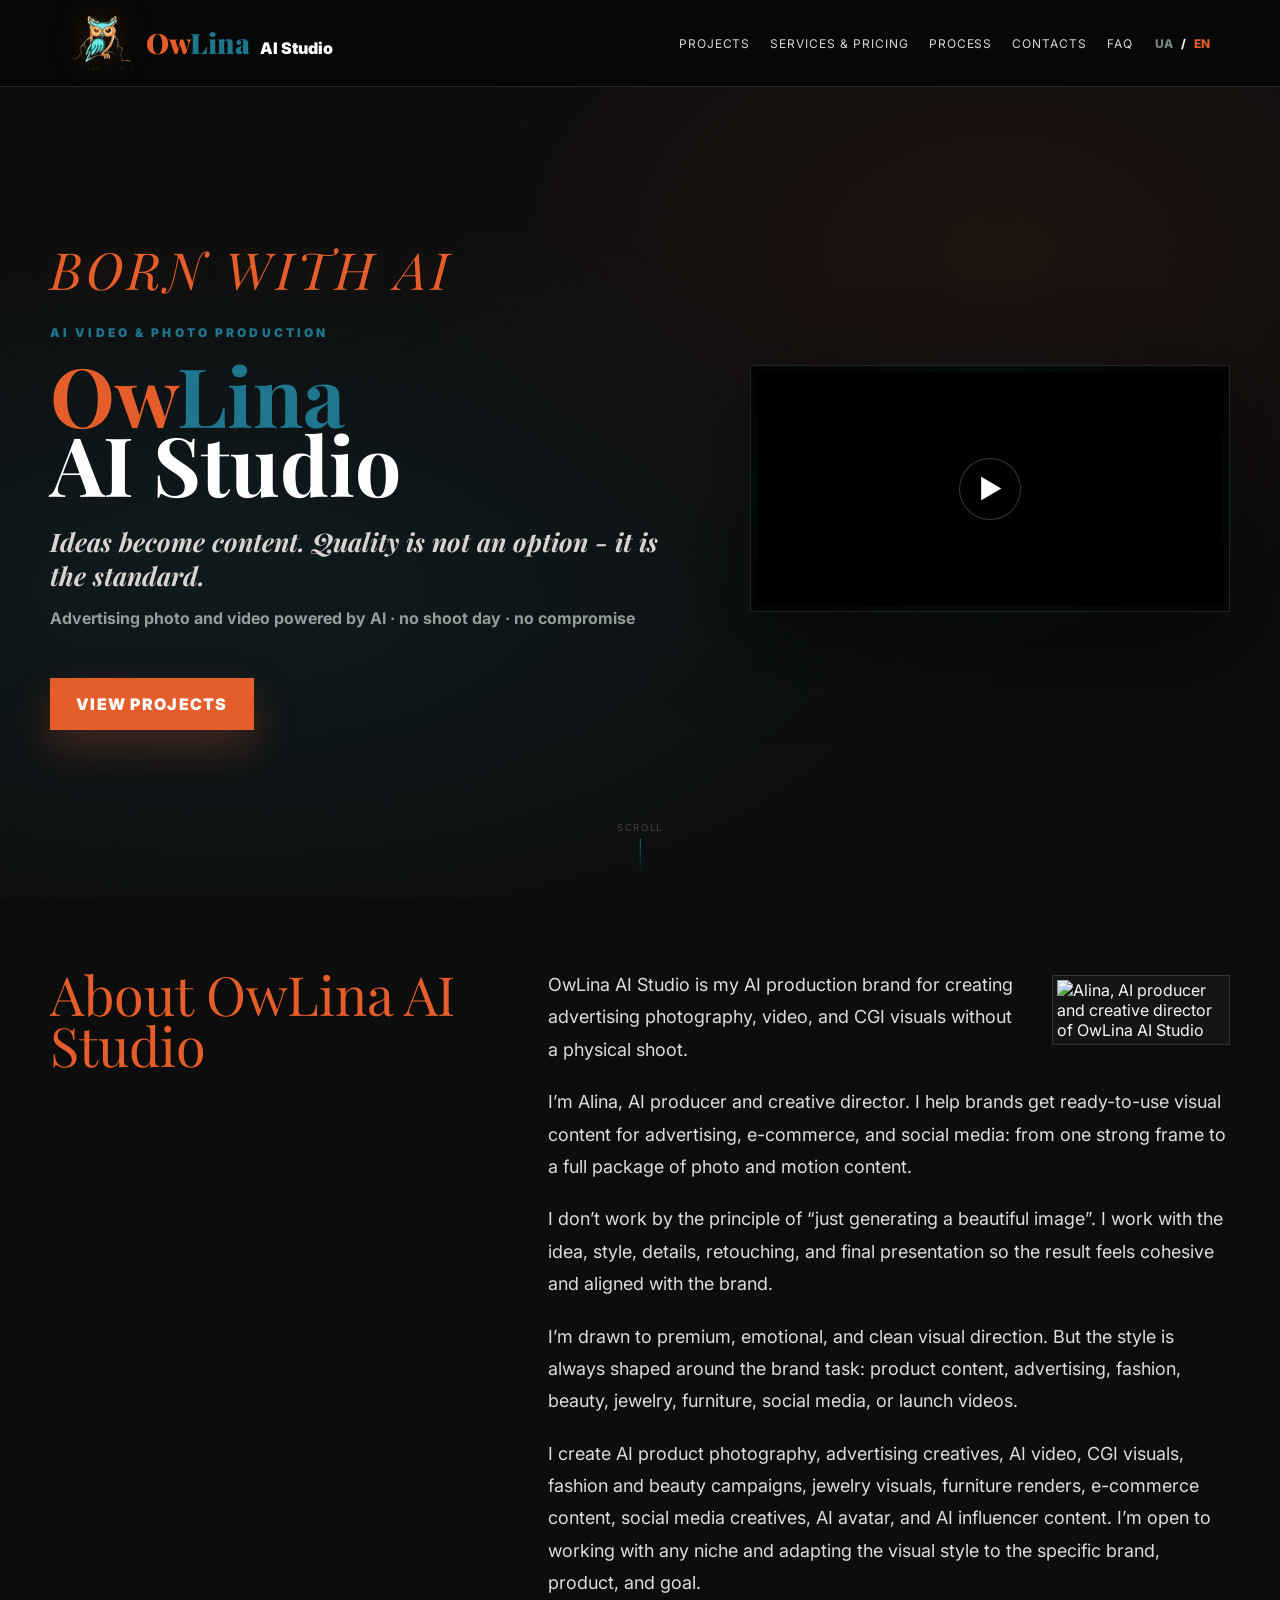
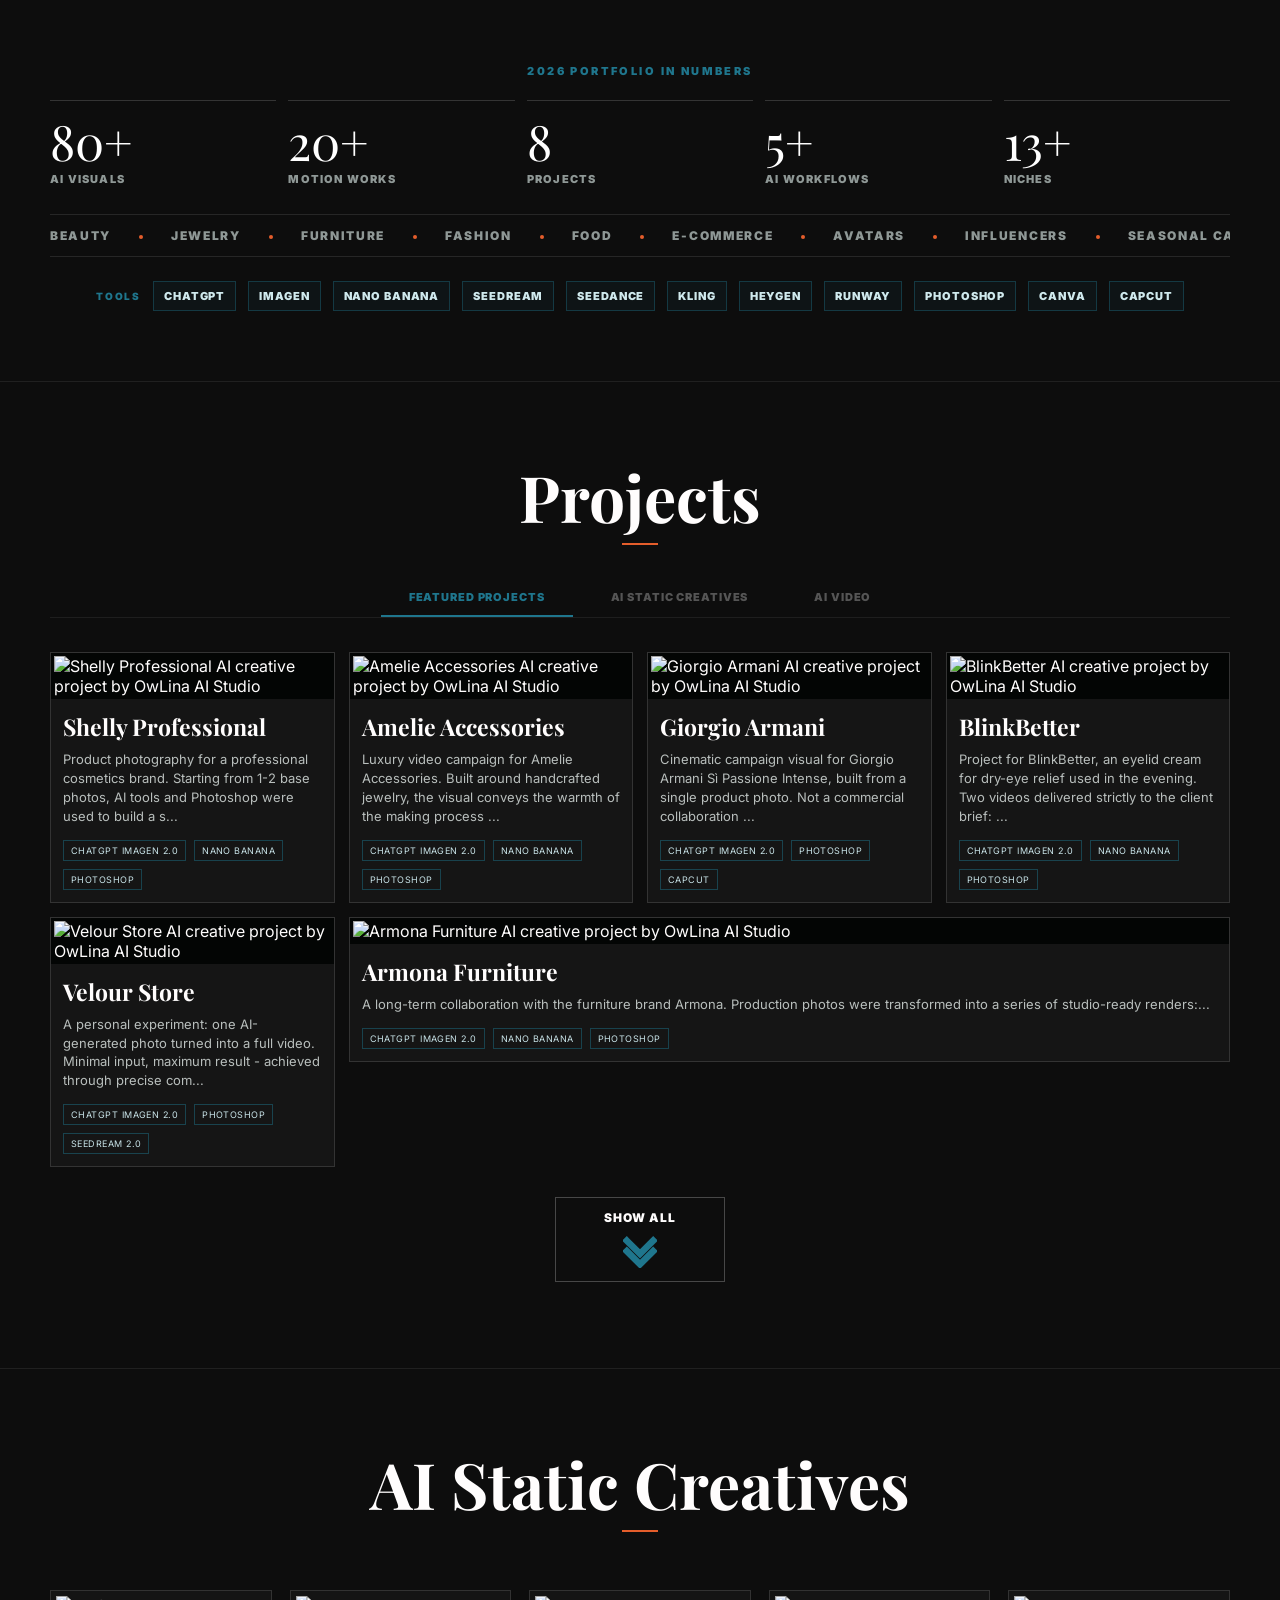
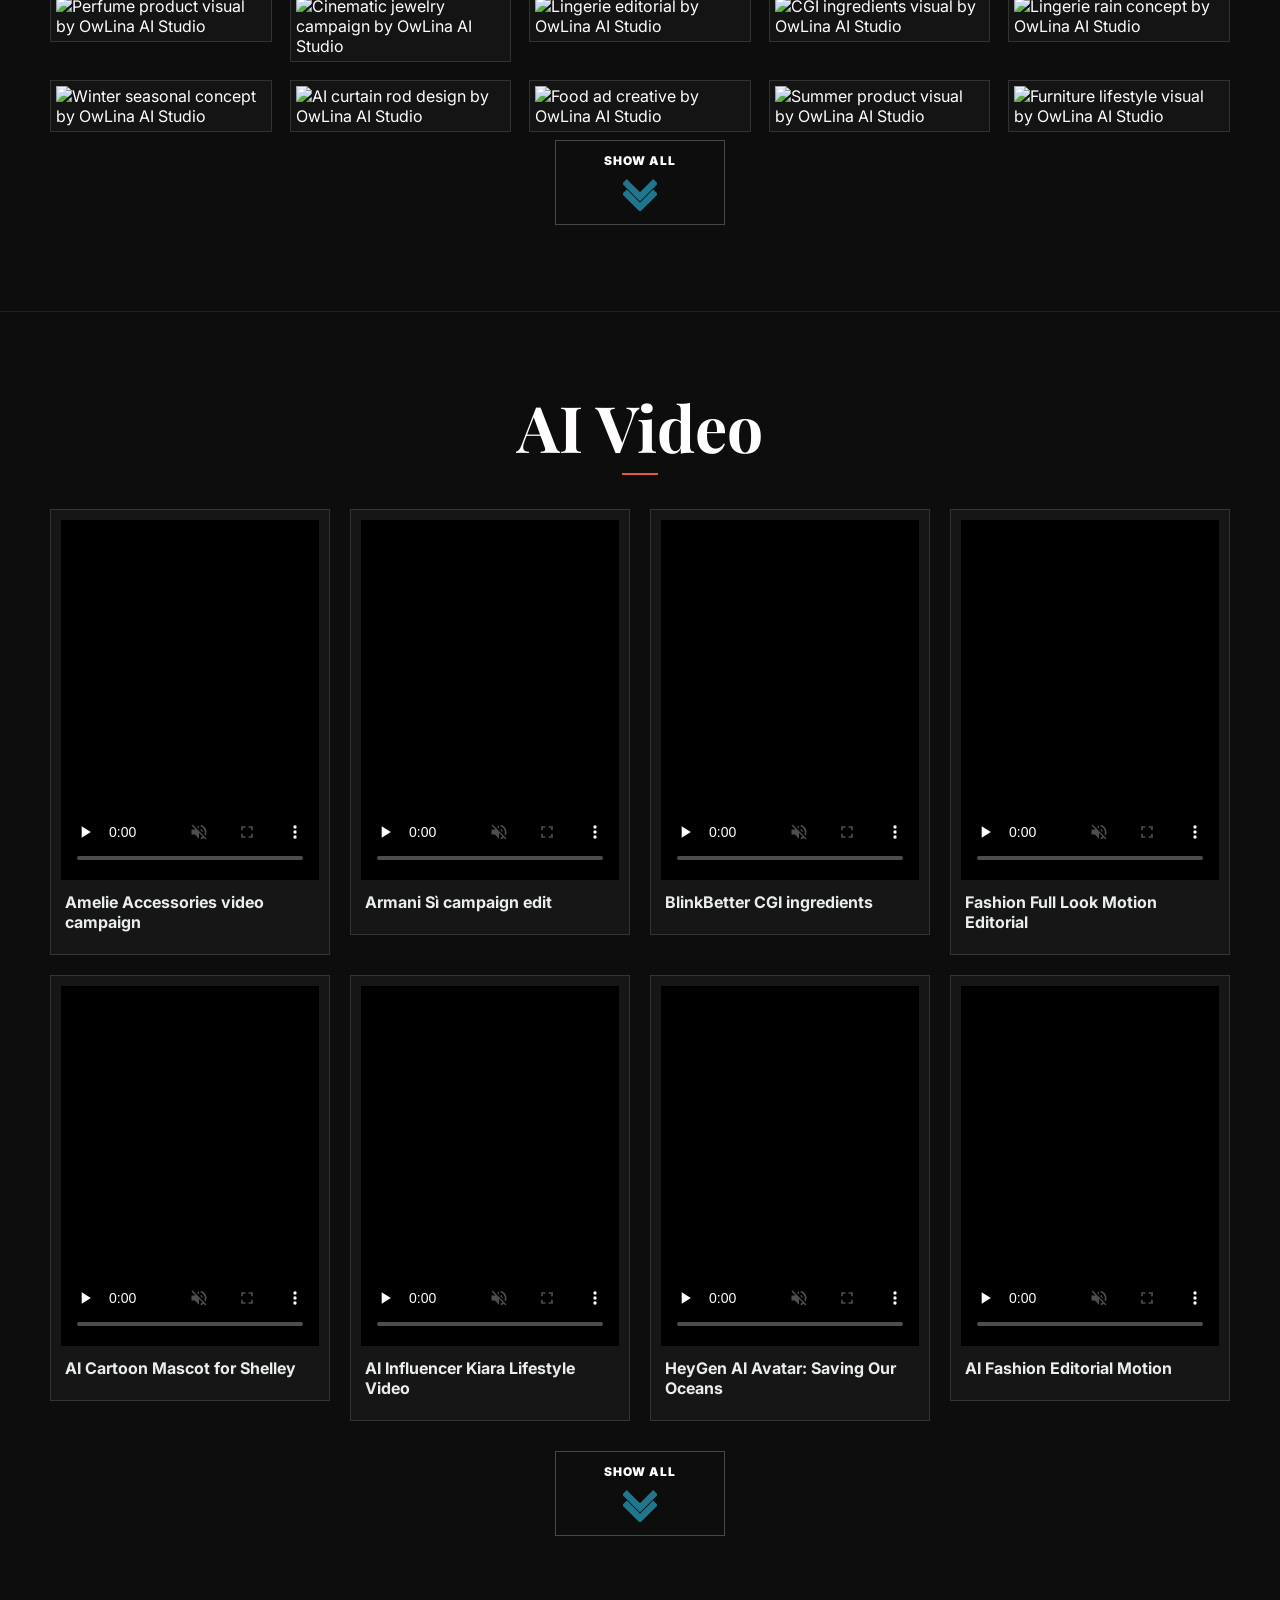
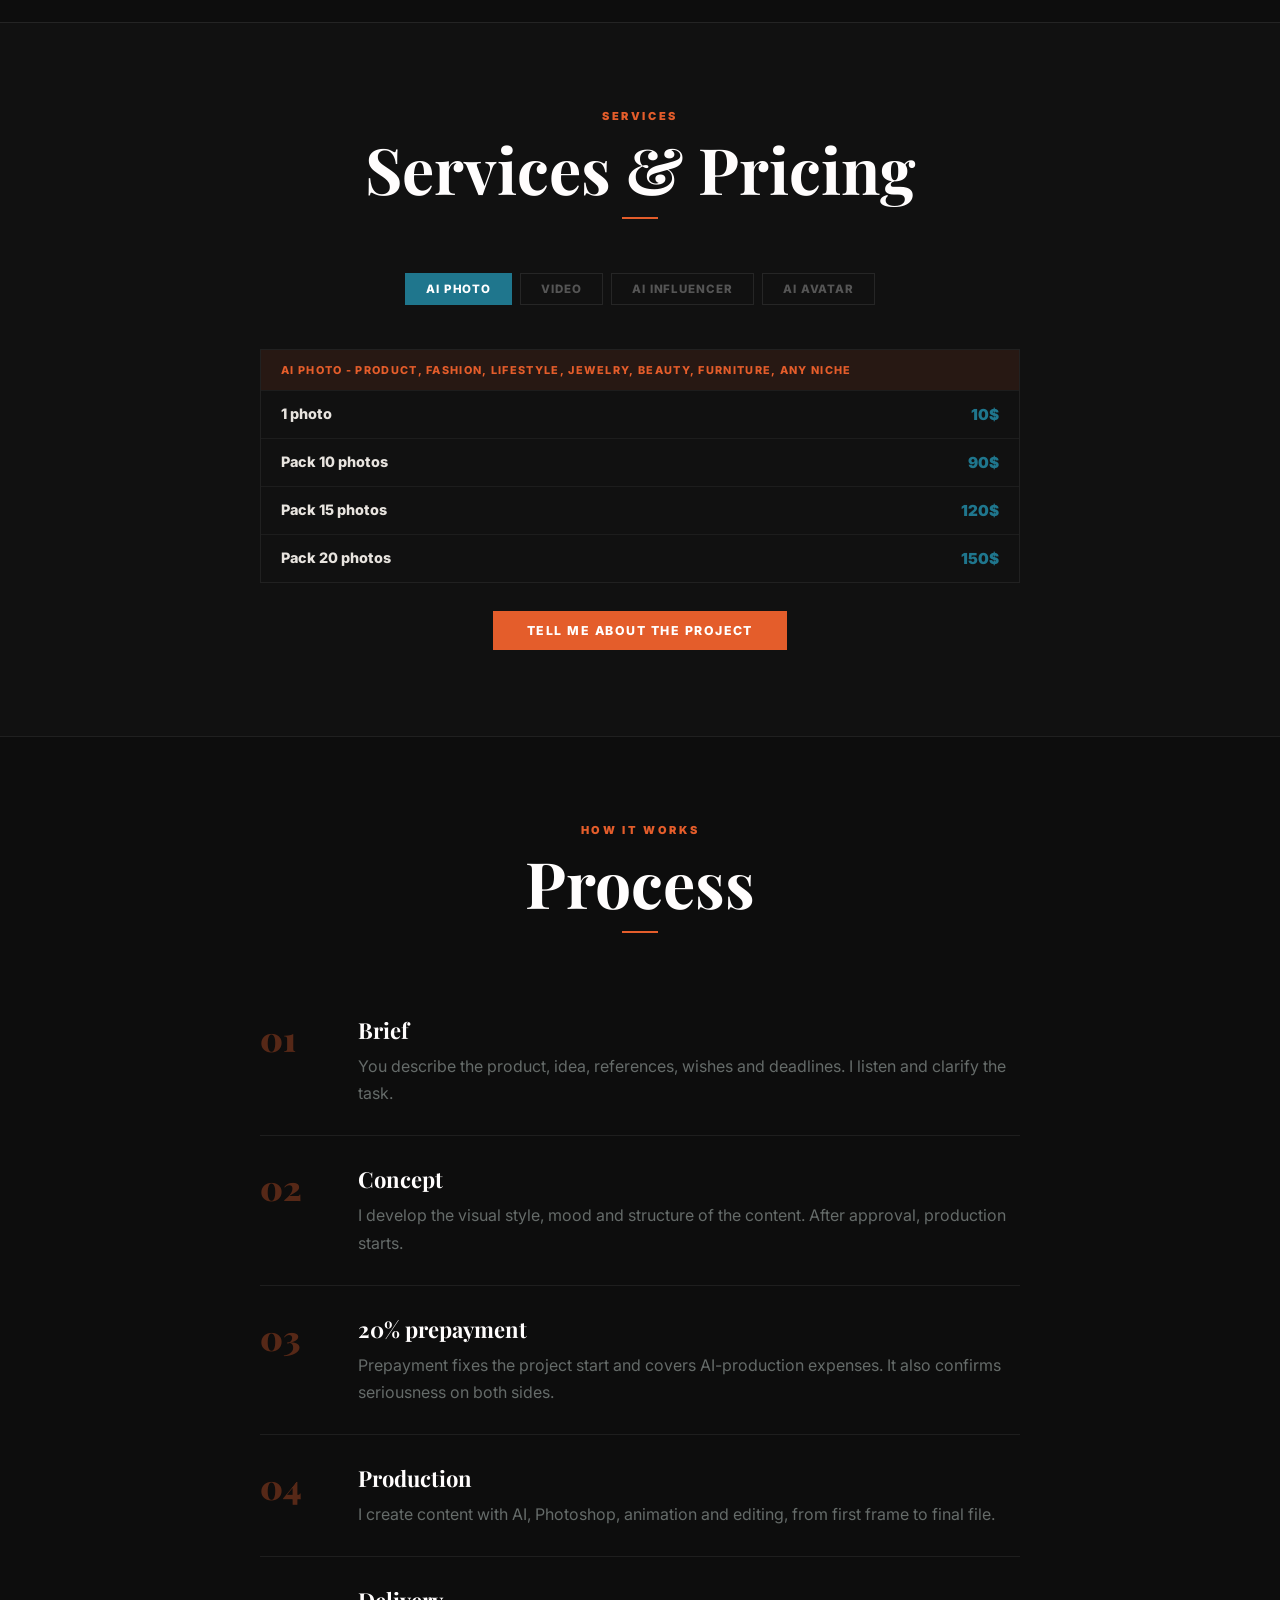
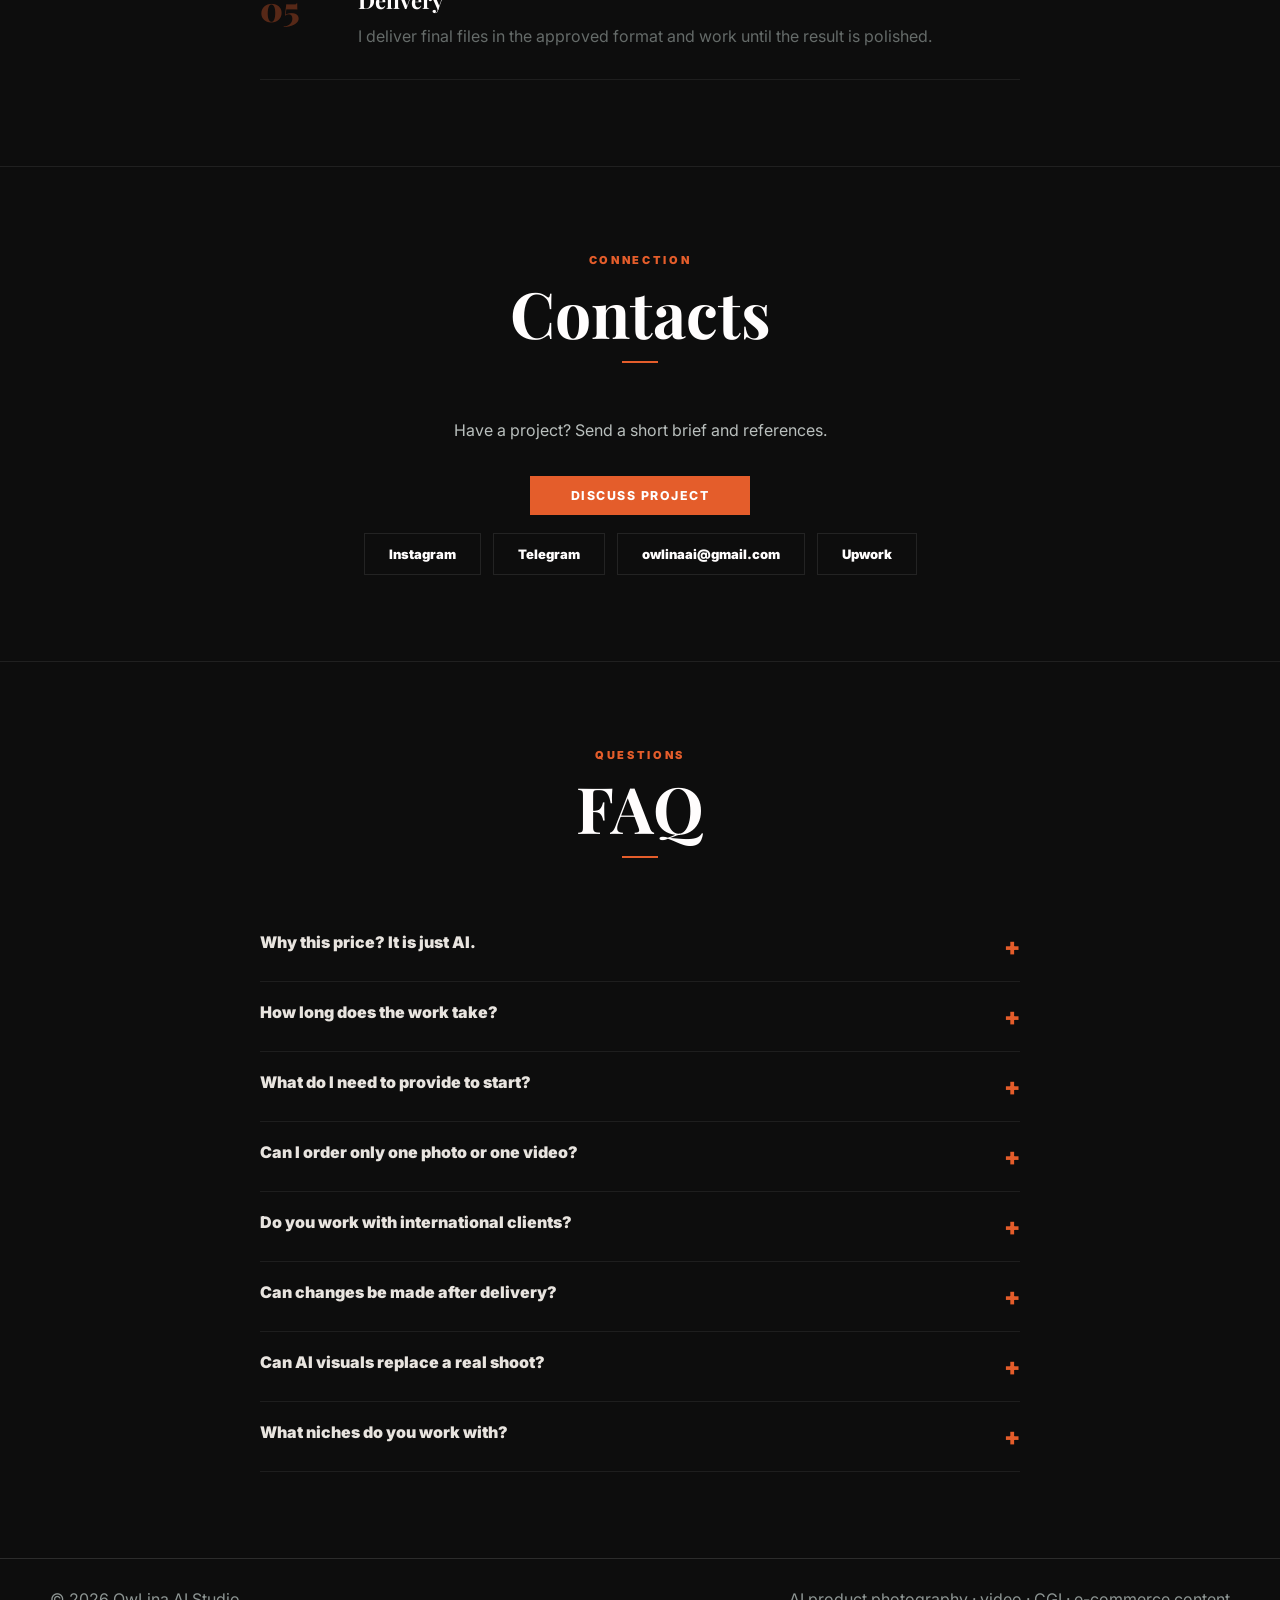
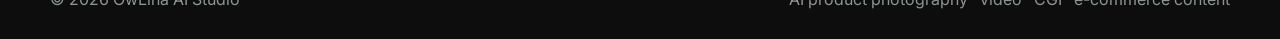
==== commit e708ae95: "Add files via upload" ====
--- a/en/index.html
+++ b/en/index.html
@@ -1,3 +1,3 @@
-<!doctype html><html lang="en"><head><meta charset="utf-8"><meta name="viewport" content="width=device-width,initial-scale=1"><title>OwLina AI Studio | AI Production for Advertising Photo, Video and CGI</title><meta name="description" content="OwLina AI Studio creates AI product photography, advertising creatives, AI video, CGI visuals, e-commerce content, AI avatar and AI influencer content for any niche without a physical shoot."><meta name="robots" content="index, follow"><link rel="canonical" href="https://owlinaai.com/en/"><link rel="alternate" hreflang="uk" href="https://owlinaai.com/"><link rel="alternate" hreflang="en" href="https://owlinaai.com/en/"><link rel="alternate" hreflang="x-default" href="https://owlinaai.com/"><meta property="og:type" content="website"><meta property="og:site_name" content="OwLina AI Studio"><meta property="og:title" content="OwLina AI Studio | AI Production for Advertising Photo, Video and CGI"><meta property="og:description" content="OwLina AI Studio creates AI product photography, advertising creatives, AI video, CGI visuals, e-commerce content, AI avatar and AI influencer content for any niche without a physical shoot."><meta property="og:url" content="https://owlinaai.com/en/"><meta property="og:image" content="https://res.cloudinary.com/kqaywdm5/image/upload/v1788791978/cf8de4336f30279a1b8bf45229fe2b0e_e92389c7-8864-4d45-8ee6-a38fa2425f3a_xpaeih.png"><meta name="twitter:card" content="summary_large_image"><meta name="twitter:title" content="OwLina AI Studio | AI Production for Advertising Photo, Video and CGI"><meta name="twitter:description" content="OwLina AI Studio creates AI product photography, advertising creatives, AI video, CGI visuals, e-commerce content, AI avatar and AI influencer content for any niche without a physical shoot."><meta name="twitter:image" content="https://res.cloudinary.com/kqaywdm5/image/upload/v1788791978/cf8de4336f30279a1b8bf45229fe2b0e_e92389c7-8864-4d45-8ee6-a38fa2425f3a_xpaeih.png"><link rel="preconnect" href="https://res.cloudinary.com"><link rel="preconnect" href="https://fonts.googleapis.com"><link rel="preconnect" href="https://fonts.gstatic.com" crossorigin><link href="https://fonts.googleapis.com/css2?family=Inter:wght@400;600;800;900&family=Playfair+Display:ital,wght@0,700;0,900;1,700;1,900&display=swap" rel="stylesheet"><link rel="icon" href="../assets/favicon/favicon.ico" sizes="any"><link rel="icon" type="image/png" sizes="32x32" href="../assets/favicon/favicon-32.png"><link rel="icon" type="image/png" sizes="192x192" href="../assets/favicon/favicon-192.png"><link rel="apple-touch-icon" href="../assets/favicon/apple-touch-icon.png"><link rel="stylesheet" href="../assets/css/style.css?v=20260907-1"><script type="application/ld+json">{"@context": "https://schema.org", "@type": "ProfessionalService", "@id": "https://owlinaai.com/#studio", "name": "OwLina AI Studio", "url": "https://owlinaai.com/", "description": "OwLina AI Studio creates AI product photography, advertising creatives, AI video, CGI visuals, e-commerce content, AI avatar and AI influencer content for any niche without a physical shoot.", "areaServed": "Worldwide", "founder": {"@type": "Person", "name": "Alina", "jobTitle": "AI producer and creative director"}, "sameAs": ["https://www.instagram.com/owlinaai", "https://t.me/OwLinaAI"], "serviceType": ["AI product photography", "AI video production", "CGI advertising visuals", "e-commerce product content", "social media creatives", "AI avatar content", "AI influencer content"], "knowsAbout": ["AI product photography", "advertising creatives", "AI video", "CGI visuals", "fashion campaigns", "beauty campaigns", "jewelry visuals", "furniture renders", "e-commerce content", "social media content"]}</script>
+<!doctype html><html lang="en"><head><meta charset="utf-8"><meta name="viewport" content="width=device-width,initial-scale=1"><title>OwLina AI Studio | AI Production for Advertising Photo, Video and CGI</title><meta name="description" content="OwLina AI Studio creates AI product photography, advertising creatives, AI video, CGI visuals, e-commerce content, AI avatar and AI influencer content for any niche without a physical shoot."><meta name="robots" content="index, follow"><link rel="canonical" href="https://owlinaai.com/en/"><link rel="alternate" hreflang="uk" href="https://owlinaai.com/"><link rel="alternate" hreflang="en" href="https://owlinaai.com/en/"><link rel="alternate" hreflang="x-default" href="https://owlinaai.com/"><meta property="og:type" content="website"><meta property="og:site_name" content="OwLina AI Studio"><meta property="og:title" content="OwLina AI Studio | AI Production for Advertising Photo, Video and CGI"><meta property="og:description" content="OwLina AI Studio creates AI product photography, advertising creatives, AI video, CGI visuals, e-commerce content, AI avatar and AI influencer content for any niche without a physical shoot."><meta property="og:url" content="https://owlinaai.com/en/"><meta property="og:image" content="https://res.cloudinary.com/kqaywdm5/image/upload/v1788791978/cf8de4336f30279a1b8bf45229fe2b0e_e92389c7-8864-4d45-8ee6-a38fa2425f3a_xpaeih.png"><meta name="twitter:card" content="summary_large_image"><meta name="twitter:title" content="OwLina AI Studio | AI Production for Advertising Photo, Video and CGI"><meta name="twitter:description" content="OwLina AI Studio creates AI product photography, advertising creatives, AI video, CGI visuals, e-commerce content, AI avatar and AI influencer content for any niche without a physical shoot."><meta name="twitter:image" content="https://res.cloudinary.com/kqaywdm5/image/upload/v1788791978/cf8de4336f30279a1b8bf45229fe2b0e_e92389c7-8864-4d45-8ee6-a38fa2425f3a_xpaeih.png"><link rel="preconnect" href="https://res.cloudinary.com"><link rel="preconnect" href="https://fonts.googleapis.com"><link rel="preconnect" href="https://fonts.gstatic.com" crossorigin><link href="https://fonts.googleapis.com/css2?family=Inter:wght@400;600;800;900&family=Playfair+Display:ital,wght@0,700;0,900;1,700;1,900&display=swap" rel="stylesheet"><link rel="icon" href="../assets/favicon/favicon.ico" sizes="any"><link rel="icon" type="image/png" sizes="32x32" href="../assets/favicon/favicon-32.png"><link rel="icon" type="image/png" sizes="192x192" href="../assets/favicon/favicon-192.png"><link rel="apple-touch-icon" href="../assets/favicon/apple-touch-icon.png"><link rel="stylesheet" href="../assets/css/style.css?v=20261111-1"><script type="application/ld+json">{"@context": "https://schema.org", "@type": "ProfessionalService", "@id": "https://owlinaai.com/#studio", "name": "OwLina AI Studio", "url": "https://owlinaai.com/", "description": "OwLina AI Studio creates AI product photography, advertising creatives, AI video, CGI visuals, e-commerce content, AI avatar and AI influencer content for any niche without a physical shoot.", "areaServed": "Worldwide", "founder": {"@type": "Person", "name": "Alina", "jobTitle": "AI producer and creative director"}, "sameAs": ["https://www.instagram.com/owlinaai", "https://t.me/OwLinaAI"], "serviceType": ["AI product photography", "AI video production", "CGI advertising visuals", "e-commerce product content", "social media creatives", "AI avatar content", "AI influencer content"], "knowsAbout": ["AI product photography", "advertising creatives", "AI video", "CGI visuals", "fashion campaigns", "beauty campaigns", "jewelry visuals", "furniture renders", "e-commerce content", "social media content"]}</script>
 <script type="application/ld+json">{"@context": "https://schema.org", "@type": "WebPage", "@id": "https://owlinaai.com/en/#webpage", "url": "https://owlinaai.com/en/", "name": "OwLina AI Studio | AI Production for Advertising Photo, Video and CGI", "description": "OwLina AI Studio creates AI product photography, advertising creatives, AI video, CGI visuals, e-commerce content, AI avatar and AI influencer content for any niche without a physical shoot.", "inLanguage": "en", "isPartOf": {"@type": "WebSite", "name": "OwLina AI Studio", "url": "https://owlinaai.com/"}, "about": {"@id": "https://owlinaai.com/#studio"}}</script>
-<script type="application/ld+json">{"@context": "https://schema.org", "@type": "FAQPage", "mainEntity": [{"@type": "Question", "name": "Why this price? It is just AI.", "acceptedAnswer": {"@type": "Answer", "text": "The price includes concept, direction, AI generation, retouching, editing, revisions, and final files ready for ads, e-commerce, and social media."}}, {"@type": "Question", "name": "How long does the work take?", "acceptedAnswer": {"@type": "Answer", "text": "Timing depends on the volume and format. Small static visuals can be faster; full video campaigns need more production time."}}, {"@type": "Question", "name": "What do I need to provide to start?", "acceptedAnswer": {"@type": "Answer", "text": "A product photo, references, brand materials, desired mood, formats, deadline, and a clear task."}}, {"@type": "Question", "name": "Can AI visuals replace a real shoot?", "acceptedAnswer": {"@type": "Answer", "text": "For many product, e-commerce, advertising and social media tasks - yes. It is faster, more flexible, and more cost-effective when the brief is clear."}}, {"@type": "Question", "name": "What niches do you work with?", "acceptedAnswer": {"@type": "Answer", "text": "Beauty, fashion, jewelry, furniture, food, product brands, e-commerce, social media campaigns, and other niches."}}]}</script></head><body><header class="site-header"><div class="nav-wrap"><a class="brand" href="./"><img class="brand-logo" src="../assets/logo/owlina-logo-cropped.png" alt="OwLina AI Studio logo"><span class="brand-word"><span class="owl">Ow</span><span class="lina">Lina</span><small>AI Studio</small></span></a><nav class="nav-links"><a href="./#projects">Projects</a><a href="./#services">Services & Pricing</a><a href="./#process">Process</a><a href="./#contacts">Contacts</a><a href="./#faq">FAQ</a></nav><div class="langs"><a class="" href="../">UA</a><span>/</span><a class="active" href="./">EN</a></div></div></header><main><section class="hero"><div class="hero-inner"><div><div class="kicker">Born with AI</div><p class="eyebrow">AI Video & Photo Production</p><h1><span class="owl">Ow</span><span class="lina">Lina</span><br>AI Studio</h1><p class="tagline">Ideas become content. Quality is not an option - it is the standard.</p><p class="subline">Advertising photo and video powered by AI · no shoot day · no compromise</p><a class="cta" href="#projects">View projects</a></div><figure class="hero-media hero-showreel"><video src="https://res.cloudinary.com/kqaywdm5/video/upload/q_auto,c_limit,w_980/v1788791117/0830_feh2yw.mp4" poster="https://res.cloudinary.com/kqaywdm5/video/upload/so_1,f_jpg,q_auto,c_limit,w_980/v1788791117/0830_feh2yw.jpg" autoplay muted loop playsinline preload="auto" aria-label="OwLina AI Studio showreel"></video><button class="hero-play" type="button" aria-label="Play showreel">▶</button></figure></div><div class="scroll-ind"><span>Scroll</span><div class="scroll-line"></div></div></section><section id="about" class="section"><div class="section-inner about-grid"><div class="about-mark">About OwLina AI Studio</div><div class="about-text"><figure class="about-portrait"><img loading="lazy" decoding="async" src="https://res.cloudinary.com/kqaywdm5/image/upload/v1783177187/my_photo_curdfj.jpg" alt="Alina, AI producer and creative director of OwLina AI Studio"></figure><p>OwLina AI Studio is my AI production brand for creating advertising photography, video, and CGI visuals without a physical shoot.</p><p>I’m Alina, AI producer and creative director. I help brands get ready-to-use visual content for advertising, e-commerce, and social media: from one strong frame to a full package of photo and motion content.</p><p>I don’t work by the principle of “just generating a beautiful image”. I work with the idea, style, details, retouching, and final presentation so the result feels cohesive and aligned with the brand.</p><p>I’m drawn to premium, emotional, and clean visual direction. But the style is always shaped around the brand task: product content, advertising, fashion, beauty, jewelry, furniture, social media, or launch videos.</p><p>I create AI product photography, advertising creatives, AI video, CGI visuals, fashion and beauty campaigns, jewelry visuals, furniture renders, e-commerce content, social media creatives, AI avatar, and AI influencer content. I’m open to working with any niche and adapting the visual style to the specific brand, product, and goal.</p></div></div></section><section class="trust-strip"><div class="trust-title">2026 portfolio in numbers</div><div class="trust-grid"><div class="trust-item"><div class="trust-num">80+</div><div class="trust-label">AI visuals</div></div><div class="trust-item"><div class="trust-num">20+</div><div class="trust-label">motion works</div></div><div class="trust-item"><div class="trust-num">8</div><div class="trust-label">projects</div></div><div class="trust-item"><div class="trust-num">5+</div><div class="trust-label">AI workflows</div></div><div class="trust-item"><div class="trust-num">13+</div><div class="trust-label">niches</div></div></div><div class="niche-marquee" aria-label="Portfolio niches"><div class="niche-track"><span>beauty</span> <span>jewelry</span> <span>furniture</span> <span>fashion</span> <span>food</span> <span>e-commerce</span> <span>avatars</span> <span>influencers</span> <span>seasonal campaigns</span> <span>cartoon</span> <span>memory video concepts</span> <span>social media creatives</span> <span>CGI</span> <span>beauty</span> <span>jewelry</span> <span>furniture</span> <span>fashion</span> <span>food</span> <span>e-commerce</span> <span>avatars</span> <span>influencers</span> <span>seasonal campaigns</span> <span>cartoon</span> <span>memory video concepts</span> <span>social media creatives</span> <span>CGI</span></div></div><div class="tool-stack"><span class="tool-stack-label">Tools</span><span class="tool-chip">ChatGPT</span> <span class="tool-chip">Imagen</span> <span class="tool-chip">Nano Banana</span> <span class="tool-chip">Seedream</span> <span class="tool-chip">Seedance</span> <span class="tool-chip">Kling</span> <span class="tool-chip">HeyGen</span> <span class="tool-chip">Runway</span> <span class="tool-chip">Photoshop</span> <span class="tool-chip">Canva</span> <span class="tool-chip">CapCut</span></div></section><section id="projects" class="section"><div class="section-inner"><div class="center-head"><h2>Projects</h2></div><nav class="work-tabs" aria-label="Portfolio sections"><a href="#projects">Featured Projects</a><a href="#static">AI Static Creatives</a><a href="#motion">AI Video</a></nav><div id="featured-projects" class="projects-grid"></div><div class="button-row"><a class="ghost-btn" href="../projects-en.html">Show all</a></div></div></section><section id="static" class="section"><div class="section-inner"><div class="center-head"><h2>AI Static Creatives</h2></div><div id="static-filters" class="static-filters"></div><div id="static-gallery" class="masonry"></div><div class="static-actions"><button class="ghost-btn" data-show-static>Show all</button></div></div></section><section id="motion" class="section"><div class="section-inner"><div class="center-head"><h2>AI Video</h2></div><div id="motion-grid" class="video-grid"></div><div class="button-row"><a class="ghost-btn" href="../videos-en.html">Show all</a></div></div></section><section id="services" class="section services-section"><div class="section-inner"><div class="old-section-title"><div class="sup">services</div><h2>Services & Pricing</h2></div><div class="stabs"><button class="stab active" data-p="ph">AI Photo</button><button class="stab " data-p="vi">Video</button><button class="stab " data-p="inf">AI Influencer</button><button class="stab " data-p="av">AI Avatar</button><button class="stab " data-p="mo">Monthly</button></div><div class="spanel active" id="p-ph"><div class="ptable"><div class="pth">AI Photo - product, fashion, lifestyle, jewelry, beauty, furniture, any niche</div><div class="ptr"><div><div class="ptl">1 photo</div></div><div class="ptp">10$</div></div><div class="ptr"><div><div class="ptl">Pack 10 photos</div></div><div class="ptp">90$</div></div><div class="ptr"><div><div class="ptl">Pack 15 photos</div></div><div class="ptp">120$</div></div><div class="ptr"><div><div class="ptl">Pack 20 photos</div></div><div class="ptp">150$</div></div></div><div class="scta"><a class="disc" href="https://t.me/OwLinaAI" target="_blank" rel="noopener">Tell me about the project</a></div></div><div class="spanel" id="p-vi"><div class="vtable"><div class="vtr"><div class="vtc h"></div><div class="vtc h">1 video</div><div class="vtc h">Pack 3</div><div class="vtc h">Pack 5</div></div><div class="vtr"><div class="vtc d">10 sec</div><div class="vtc p">from 100$</div><div class="vtc p">from 250$</div><div class="vtc p">from 420$</div></div><div class="vtr"><div class="vtc d">15 sec</div><div class="vtc p">from 140$</div><div class="vtc p">from 350$</div><div class="vtc p">from 580$</div></div><div class="vtr"><div class="vtc d">30 sec</div><div class="vtc p">from 250$</div><div class="vtc p">from 620$</div><div class="vtc p">from 1050$</div></div></div><p class="pnote">Brand / product / service advertising · influencer-style content · CGI. Longer or more complex videos are priced individually.</p><div class="scta"><a class="disc" href="https://t.me/OwLinaAI" target="_blank" rel="noopener">Tell me about the project</a></div></div><div class="spanel" id="p-inf"><div class="ptable"><div class="pth">AI Influencer - UGC-style and lifestyle content · character creation + regular content</div><div class="ptr"><div><div class="ptl">Starter</div><div class="pts">Character visualization from your description · 5 reference images · 1 video</div><div class="pta">Character card <em>+20$</em><br>Style guide <em>+30$</em><br>Concept from scratch <em>+50$</em></div></div><div class="ptp">200$</div></div><div class="ptr"><div><div class="ptl">Full Character</div><div class="pts">10 reference images · 3 videos</div><div class="pta">Character card included free<br>Style guide <em>+20$</em></div></div><div class="ptp">320$</div></div><div class="ptr"><div><div class="ptl">Premium Character</div><div class="pts">15 reference images · 5 videos</div><div class="pta">Character card and style guide included free</div></div><div class="ptp">550$</div></div></div><div class="scta"><a class="disc" href="https://t.me/OwLinaAI" target="_blank" rel="noopener">Tell me about the project</a></div></div><div class="spanel" id="p-av"><div class="ptable"><div class="pth">AI Avatar with voice (talking head)</div><div class="ptr"><div><div class="ptl">Basic Avatar</div><div class="pts">1 video up to 30 sec · AI avatar from photo · voice synthesis</div></div><div class="ptp">100$</div></div><div class="ptr"><div><div class="ptl">Content Pack</div><div class="pts">3 videos up to 30 sec each · AI avatar from photo · voice synthesis</div></div><div class="ptp">250$</div></div></div><div class="scta"><a class="disc" href="https://t.me/OwLinaAI" target="_blank" rel="noopener">Tell me about the project</a></div></div><div class="spanel" id="p-mo"><div class="ptable"><div class="pth">Monthly content - regular AI content for your brand or AI influencer</div><div class="ptr"><div><div class="ptl">Basic</div><div class="pts">10 photos + 2 videos</div></div><div class="ptp">230$/month</div></div><div class="ptr"><div><div class="ptl">Standard</div><div class="pts">15 photos + 4 videos + 1 motion transfer / dance clip</div></div><div class="ptp">450$/month</div></div><div class="ptr"><div><div class="ptl">Full</div><div class="pts">30 photos + 6 videos + 2 motion transfer / dance clips</div></div><div class="ptp">800$/month</div></div></div><div class="scta"><a class="disc" href="https://t.me/OwLinaAI" target="_blank" rel="noopener">Tell me about the project</a></div></div></div></section><section id="process" class="section"><div class="section-inner"><div class="old-section-title"><div class="sup">how it works</div><h2>Process</h2></div><div class="process-list"><div class="process-step"><div class="process-num">01</div><div><h3>Brief</h3><p>You describe the product, idea, references, wishes and deadlines. I listen and clarify the task.</p></div></div><div class="process-step"><div class="process-num">02</div><div><h3>Concept</h3><p>I develop the visual style, mood and structure of the content. After approval, production starts.</p></div></div><div class="process-step"><div class="process-num">03</div><div><h3>20% prepayment</h3><p>Prepayment fixes the project start and covers AI-production expenses. It also confirms seriousness on both sides.</p></div></div><div class="process-step"><div class="process-num">04</div><div><h3>Production</h3><p>I create content with AI, Photoshop, animation and editing, from first frame to final file.</p></div></div><div class="process-step"><div class="process-num">05</div><div><h3>Delivery</h3><p>I deliver final files in the approved format and work until the result is polished.</p></div></div></div></div></section><section id="contacts" class="section"><div class="section-inner"><div class="old-section-title"><div class="sup">connection</div><h2>Contacts</h2></div><p class="section-note" style="margin:0 auto 32px;text-align:center">Have a project? Send a short brief and references.</p><div class="contact-primary"><button type="button" class="disc" data-open-brief>Discuss project</button></div><div class="contact-links"><a href="https://www.instagram.com/owlinaai">Instagram</a><a href="https://t.me/OwLinaAI">Telegram</a><a href="mailto:owlinaai@gmail.com">owlinaai@gmail.com</a><a href="https://www.upwork.com/">Upwork</a></div></div></section><section id="faq" class="section"><div class="section-inner"><div class="old-section-title"><div class="sup">questions</div><h2>FAQ</h2></div><div class="faq-list"><div class="faq-item"><button class="faq-q" type="button"><span>Why this price? It is just AI.</span><span>+</span></button><div class="faq-a">The price includes concept, direction, AI generation, retouching, editing, revisions, and final files ready for ads, e-commerce, and social media.</div></div><div class="faq-item"><button class="faq-q" type="button"><span>How long does the work take?</span><span>+</span></button><div class="faq-a">Timing depends on the volume and format. Small static visuals can be faster; full video campaigns need more production time.</div></div><div class="faq-item"><button class="faq-q" type="button"><span>What do I need to provide to start?</span><span>+</span></button><div class="faq-a">A product photo, references, brand materials, desired mood, formats, deadline, and a clear task.</div></div><div class="faq-item"><button class="faq-q" type="button"><span>Can I order only one photo or one video?</span><span>+</span></button><div class="faq-a">Yes. You can order a single visual, a small pack, or a full campaign.</div></div><div class="faq-item"><button class="faq-q" type="button"><span>Do you work with international clients?</span><span>+</span></button><div class="faq-a">Yes. OwLina AI Studio works with Ukrainian and international brands.</div></div><div class="faq-item"><button class="faq-q" type="button"><span>Can changes be made after delivery?</span><span>+</span></button><div class="faq-a">Yes. Revision terms are discussed before the project starts.</div></div><div class="faq-item"><button class="faq-q" type="button"><span>Can AI visuals replace a real shoot?</span><span>+</span></button><div class="faq-a">For many product, e-commerce, advertising and social media tasks - yes. It is faster, more flexible, and more cost-effective when the brief is clear.</div></div><div class="faq-item"><button class="faq-q" type="button"><span>What niches do you work with?</span><span>+</span></button><div class="faq-a">Beauty, fashion, jewelry, furniture, food, product brands, e-commerce, social media campaigns, and other niches.</div></div></div></div></section></main><div class="brief-modal" aria-hidden="true"><div class="brief-dialog" role="dialog" aria-modal="true" aria-labelledby="brief-title"><button class="brief-close" type="button" data-close-brief aria-label="Close">×</button><h2 class="brief-title" id="brief-title">Discuss the Project</h2><p class="brief-subtitle">Tell me about your idea and I'll get back to you within 1 business day.</p><form class="brief-form" data-success="Thank you! Your request has been sent successfully. I'll get back to you within 1 business day."><div class="brief-field"><label for="brief-name">Name</label><input id="brief-name" name="name" type="text" placeholder="Your name" required></div><div class="brief-field"><label for="brief-contact">Telegram or phone</label><input id="brief-contact" name="contact" type="text" placeholder="Your Telegram or phone" required></div><div class="brief-field"><label for="brief-need">What do you need</label><select id="brief-need" name="need" required><option value="" disabled selected>What do you need</option><option value="AI Product Photography">AI Product Photography</option><option value="AI Video">AI Video</option><option value="CGI Visuals">CGI Visuals</option><option value="AI Avatar / Influencer">AI Avatar / Influencer</option><option value="Other">Other</option></select></div><div class="brief-field"><label for="brief-project">Tell me about your project</label><textarea id="brief-project" name="project" placeholder="Describe your idea, product or goal." required></textarea></div><div class="brief-field"><label for="brief-budget">Approximate Budget</label><select id="brief-budget" name="budget"><option value="" selected>Approximate Budget</option><option value="$0–200">$0–200</option><option value="$200–500">$200–500</option><option value="$500–1000">$500–1000</option><option value="$1000+">$1000+</option><option value="Let's discuss">Let's discuss</option></select></div><button class="brief-submit" type="submit">Start Project</button><p class="brief-status" aria-live="polite"></p></form><div class="brief-success" aria-live="polite"></div></div></div><div class="lightbox"><button class="lb-close" type="button" aria-label="Close" onclick="event.preventDefault();event.stopPropagation();this.closest('.lightbox').classList.remove('open')">×</button><button class="lb-prev" type="button" aria-label="Previous">‹</button><div class="lightbox-viewport"><img id="lb-img" alt=""></div><button class="lb-next" type="button" aria-label="Next">›</button></div><div class="video-modal"><button class="video-modal-close" type="button" aria-label="Close">×</button><video id="video-modal-player" controls playsinline></video></div><footer class="footer"><div class="footer-inner"><span>© 2026 OwLina AI Studio</span><span>AI product photography · video · CGI · e-commerce content</span></div></footer><script src="../assets/js/data.js?v=20260907-1"></script><script src="../assets/js/app.js?v=20260907-1"></script></body></html>+<script type="application/ld+json">{"@context": "https://schema.org", "@type": "FAQPage", "mainEntity": [{"@type": "Question", "name": "Why this price? It is just AI.", "acceptedAnswer": {"@type": "Answer", "text": "The price includes concept, direction, AI generation, retouching, editing, revisions, and final files ready for ads, e-commerce, and social media."}}, {"@type": "Question", "name": "How long does the work take?", "acceptedAnswer": {"@type": "Answer", "text": "Timing depends on the volume and format. Small static visuals can be faster; full video campaigns need more production time."}}, {"@type": "Question", "name": "What do I need to provide to start?", "acceptedAnswer": {"@type": "Answer", "text": "A product photo, references, brand materials, desired mood, formats, deadline, and a clear task."}}, {"@type": "Question", "name": "Can AI visuals replace a real shoot?", "acceptedAnswer": {"@type": "Answer", "text": "For many product, e-commerce, advertising and social media tasks - yes. It is faster, more flexible, and more cost-effective when the brief is clear."}}, {"@type": "Question", "name": "What niches do you work with?", "acceptedAnswer": {"@type": "Answer", "text": "Beauty, fashion, jewelry, furniture, food, product brands, e-commerce, social media campaigns, and other niches."}}]}</script></head><body><header class="site-header"><div class="nav-wrap"><a class="brand" href="./"><img class="brand-logo" src="../assets/logo/owlina-logo-cropped.png" alt="OwLina AI Studio logo"><span class="brand-word"><span class="owl">Ow</span><span class="lina">Lina</span><small>AI Studio</small></span></a><nav class="nav-links"><a href="./#projects">Projects</a><a href="./#services">Services & Pricing</a><a href="./#process">Process</a><a href="./#contacts">Contacts</a><a href="./#faq">FAQ</a></nav><div class="langs"><a class="" href="../">UA</a><span>/</span><a class="active" href="./">EN</a></div></div></header><main><section class="hero"><div class="hero-inner"><div><div class="kicker">Born with AI</div><p class="eyebrow">AI Video & Photo Production</p><h1><span class="owl">Ow</span><span class="lina">Lina</span><br>AI Studio</h1><p class="tagline">Ideas become content. Quality is not an option - it is the standard.</p><p class="subline">Advertising photo and video powered by AI · no shoot day · no compromise</p><a class="cta" href="#projects">View projects</a></div><figure class="hero-media hero-showreel"><video src="https://res.cloudinary.com/kqaywdm5/video/upload/q_auto,c_limit,w_980/v1788791117/0830_feh2yw.mp4" poster="https://res.cloudinary.com/kqaywdm5/video/upload/so_1,f_jpg,q_auto,c_limit,w_980/v1788791117/0830_feh2yw.jpg" autoplay muted loop playsinline preload="auto" aria-label="OwLina AI Studio showreel"></video><button class="hero-play" type="button" aria-label="Play showreel">▶</button></figure></div><div class="scroll-ind"><span>Scroll</span><div class="scroll-line"></div></div></section><section id="about" class="section"><div class="section-inner about-grid"><div class="about-mark">About OwLina AI Studio</div><div class="about-text"><figure class="about-portrait"><img loading="lazy" decoding="async" src="https://res.cloudinary.com/kqaywdm5/image/upload/v1783177187/my_photo_curdfj.jpg" alt="Alina, AI producer and creative director of OwLina AI Studio"></figure><p>OwLina AI Studio is my AI production brand for creating advertising photography, video, and CGI visuals without a physical shoot.</p><p>I’m Alina, AI producer and creative director. I help brands get ready-to-use visual content for advertising, e-commerce, and social media: from one strong frame to a full package of photo and motion content.</p><p>I don’t work by the principle of “just generating a beautiful image”. I work with the idea, style, details, retouching, and final presentation so the result feels cohesive and aligned with the brand.</p><p>I’m drawn to premium, emotional, and clean visual direction. But the style is always shaped around the brand task: product content, advertising, fashion, beauty, jewelry, furniture, social media, or launch videos.</p><p>I create AI product photography, advertising creatives, AI video, CGI visuals, fashion and beauty campaigns, jewelry visuals, furniture renders, e-commerce content, social media creatives, AI avatar, and AI influencer content. I’m open to working with any niche and adapting the visual style to the specific brand, product, and goal.</p></div></div></section><section class="trust-strip"><div class="trust-title">2026 portfolio in numbers</div><div class="trust-grid"><div class="trust-item"><div class="trust-num">80+</div><div class="trust-label">AI visuals</div></div><div class="trust-item"><div class="trust-num">20+</div><div class="trust-label">motion works</div></div><div class="trust-item"><div class="trust-num">8</div><div class="trust-label">projects</div></div><div class="trust-item"><div class="trust-num">5+</div><div class="trust-label">AI workflows</div></div><div class="trust-item"><div class="trust-num">13+</div><div class="trust-label">niches</div></div></div><div class="niche-marquee" aria-label="Portfolio niches"><div class="niche-track"><span>beauty</span> <span>jewelry</span> <span>furniture</span> <span>fashion</span> <span>food</span> <span>e-commerce</span> <span>avatars</span> <span>influencers</span> <span>seasonal campaigns</span> <span>cartoon</span> <span>memory video concepts</span> <span>social media creatives</span> <span>CGI</span> <span>beauty</span> <span>jewelry</span> <span>furniture</span> <span>fashion</span> <span>food</span> <span>e-commerce</span> <span>avatars</span> <span>influencers</span> <span>seasonal campaigns</span> <span>cartoon</span> <span>memory video concepts</span> <span>social media creatives</span> <span>CGI</span></div></div><div class="tool-stack"><span class="tool-stack-label">Tools</span><span class="tool-chip">ChatGPT</span> <span class="tool-chip">Imagen</span> <span class="tool-chip">Nano Banana</span> <span class="tool-chip">Seedream</span> <span class="tool-chip">Seedance</span> <span class="tool-chip">Kling</span> <span class="tool-chip">HeyGen</span> <span class="tool-chip">Runway</span> <span class="tool-chip">Photoshop</span> <span class="tool-chip">Canva</span> <span class="tool-chip">CapCut</span></div></section><section id="projects" class="section"><div class="section-inner"><div class="center-head"><h2>Projects</h2></div><nav class="work-tabs" aria-label="Portfolio sections"><a href="#projects">Featured Projects</a><a href="#static">AI Static Creatives</a><a href="#motion">AI Video</a></nav><div id="featured-projects" class="projects-grid"></div><div class="button-row"><a class="ghost-btn" href="../projects-en.html">Show all</a></div></div></section><section id="static" class="section"><div class="section-inner"><div class="center-head"><h2>AI Static Creatives</h2></div><div id="static-filters" class="static-filters"></div><div id="static-gallery" class="masonry"></div><div class="static-actions"><button class="ghost-btn" data-show-static>Show all</button></div></div></section><section id="motion" class="section"><div class="section-inner"><div class="center-head"><h2>AI Video</h2></div><div id="motion-grid" class="video-grid"></div><div class="button-row"><a class="ghost-btn" href="../videos-en.html">Show all</a></div></div></section><section id="services" class="section services-section"><div class="section-inner"><div class="old-section-title"><div class="sup">services</div><h2>Services & Pricing</h2></div><div class="stabs"><button class="stab active" data-p="ph">AI Photo</button><button class="stab " data-p="vi">Video</button><button class="stab " data-p="inf">AI Influencer</button><button class="stab " data-p="av">AI Avatar</button></div><div class="spanel active" id="p-ph"><div class="ptable"><div class="pth">AI Photo - product, fashion, lifestyle, jewelry, beauty, furniture, any niche</div><div class="ptr"><div><div class="ptl">1 photo</div></div><div class="ptp">10$</div></div><div class="ptr"><div><div class="ptl">Pack 10 photos</div></div><div class="ptp">90$</div></div><div class="ptr"><div><div class="ptl">Pack 15 photos</div></div><div class="ptp">120$</div></div><div class="ptr"><div><div class="ptl">Pack 20 photos</div></div><div class="ptp">150$</div></div></div><div class="scta"><a class="disc" href="https://t.me/OwLinaAI" target="_blank" rel="noopener">Tell me about the project</a></div></div><div class="spanel" id="p-vi"><div class="vtable"><div class="vtr"><div class="vtc h"></div><div class="vtc h">1 video</div><div class="vtc h">Pack 3</div><div class="vtc h">Pack 5</div></div><div class="vtr"><div class="vtc d">10 sec</div><div class="vtc p">from 100$</div><div class="vtc p">from 250$</div><div class="vtc p">from 420$</div></div><div class="vtr"><div class="vtc d">15 sec</div><div class="vtc p">from 140$</div><div class="vtc p">from 350$</div><div class="vtc p">from 580$</div></div><div class="vtr"><div class="vtc d">30 sec</div><div class="vtc p">from 250$</div><div class="vtc p">from 620$</div><div class="vtc p">from 1050$</div></div></div><p class="pnote">Brand / product / service advertising · influencer-style content · CGI. Longer or more complex videos are priced individually.</p><div class="scta"><a class="disc" href="https://t.me/OwLinaAI" target="_blank" rel="noopener">Tell me about the project</a></div></div><div class="spanel" id="p-inf"><div class="ptable"><div class="pth">AI Influencer - UGC-style and lifestyle content · character creation + regular content</div><div class="ptr"><div><div class="ptl">Starter</div><div class="pts">Character visualization from your description · 5 reference images · 1 video</div><div class="pta">Character card <em>+20$</em><br>Style guide <em>+30$</em><br>Concept from scratch <em>+50$</em></div></div><div class="ptp">200$</div></div><div class="ptr"><div><div class="ptl">Full Character</div><div class="pts">10 reference images · 3 videos</div><div class="pta">Character card included free<br>Style guide <em>+20$</em><br>Concept from scratch <em>+50$</em></div></div><div class="ptp">320$</div></div><div class="ptr"><div><div class="ptl">Premium Character</div><div class="pts">15 reference images · 5 videos</div><div class="pta">Character card, style guide and concept from scratch included free</div></div><div class="ptp">550$</div></div></div><div class="scta"><a class="disc" href="https://t.me/OwLinaAI" target="_blank" rel="noopener">Tell me about the project</a></div></div><div class="spanel" id="p-av"><div class="ptable"><div class="pth">AI Avatar with voice (talking head)</div><div class="ptr"><div><div class="ptl">Basic Avatar</div><div class="pts">1 video up to 30 sec · AI avatar from photo · voice synthesis</div></div><div class="ptp">100$</div></div><div class="ptr"><div><div class="ptl">Content Pack</div><div class="pts">3 videos up to 30 sec each · AI avatar from photo · voice synthesis</div></div><div class="ptp">250$</div></div></div><div class="scta"><a class="disc" href="https://t.me/OwLinaAI" target="_blank" rel="noopener">Tell me about the project</a></div></div></div></section><section id="process" class="section"><div class="section-inner"><div class="old-section-title"><div class="sup">how it works</div><h2>Process</h2></div><div class="process-list"><div class="process-step"><div class="process-num">01</div><div><h3>Brief</h3><p>You describe the product, idea, references, wishes and deadlines. I listen and clarify the task.</p></div></div><div class="process-step"><div class="process-num">02</div><div><h3>Concept</h3><p>I develop the visual style, mood and structure of the content. After approval, production starts.</p></div></div><div class="process-step"><div class="process-num">03</div><div><h3>20% prepayment</h3><p>Prepayment fixes the project start and covers AI-production expenses. It also confirms seriousness on both sides.</p></div></div><div class="process-step"><div class="process-num">04</div><div><h3>Production</h3><p>I create content with AI, Photoshop, animation and editing, from first frame to final file.</p></div></div><div class="process-step"><div class="process-num">05</div><div><h3>Delivery</h3><p>I deliver final files in the approved format and work until the result is polished.</p></div></div></div></div></section><section id="contacts" class="section"><div class="section-inner"><div class="old-section-title"><div class="sup">connection</div><h2>Contacts</h2></div><p class="section-note" style="margin:0 auto 32px;text-align:center">Have a project? Send a short brief and references.</p><div class="contact-primary"><button type="button" class="disc" data-open-brief>Discuss project</button></div><div class="contact-links"><a href="https://www.instagram.com/owlinaai">Instagram</a><a href="https://t.me/OwLinaAI">Telegram</a><a href="mailto:owlinaai@gmail.com">owlinaai@gmail.com</a><a href="https://www.upwork.com/">Upwork</a></div></div></section><section id="faq" class="section"><div class="section-inner"><div class="old-section-title"><div class="sup">questions</div><h2>FAQ</h2></div><div class="faq-list"><div class="faq-item"><button class="faq-q" type="button"><span>Why this price? It is just AI.</span><span>+</span></button><div class="faq-a">The price includes concept, direction, AI generation, retouching, editing, revisions, and final files ready for ads, e-commerce, and social media.</div></div><div class="faq-item"><button class="faq-q" type="button"><span>How long does the work take?</span><span>+</span></button><div class="faq-a">Timing depends on the volume and format. Small static visuals can be faster; full video campaigns need more production time.</div></div><div class="faq-item"><button class="faq-q" type="button"><span>What do I need to provide to start?</span><span>+</span></button><div class="faq-a">A product photo, references, brand materials, desired mood, formats, deadline, and a clear task.</div></div><div class="faq-item"><button class="faq-q" type="button"><span>Can I order only one photo or one video?</span><span>+</span></button><div class="faq-a">Yes. You can order a single visual, a small pack, or a full campaign.</div></div><div class="faq-item"><button class="faq-q" type="button"><span>Do you work with international clients?</span><span>+</span></button><div class="faq-a">Yes. OwLina AI Studio works with Ukrainian and international brands.</div></div><div class="faq-item"><button class="faq-q" type="button"><span>Can changes be made after delivery?</span><span>+</span></button><div class="faq-a">Yes. Revision terms are discussed before the project starts.</div></div><div class="faq-item"><button class="faq-q" type="button"><span>Can AI visuals replace a real shoot?</span><span>+</span></button><div class="faq-a">For many product, e-commerce, advertising and social media tasks - yes. It is faster, more flexible, and more cost-effective when the brief is clear.</div></div><div class="faq-item"><button class="faq-q" type="button"><span>What niches do you work with?</span><span>+</span></button><div class="faq-a">Beauty, fashion, jewelry, furniture, food, product brands, e-commerce, social media campaigns, and other niches.</div></div></div></div></section></main><div class="brief-modal" aria-hidden="true"><div class="brief-dialog" role="dialog" aria-modal="true" aria-labelledby="brief-title"><button class="brief-close" type="button" data-close-brief aria-label="Close">×</button><h2 class="brief-title" id="brief-title">Discuss the Project</h2><p class="brief-subtitle">Tell me about your idea and I'll get back to you within 1 business day.</p><form class="brief-form" data-success="Thank you! Your request has been sent successfully. I'll get back to you within 1 business day."><div class="brief-field"><label for="brief-name">Name</label><input id="brief-name" name="name" type="text" placeholder="Your name" required></div><div class="brief-field"><label for="brief-contact">Telegram or phone</label><input id="brief-contact" name="contact" type="text" placeholder="Your Telegram or phone" required></div><div class="brief-field"><label for="brief-need">What do you need</label><select id="brief-need" name="need" required><option value="" disabled selected>What do you need</option><option value="AI Product Photography">AI Product Photography</option><option value="AI Video">AI Video</option><option value="CGI Visuals">CGI Visuals</option><option value="AI Avatar / Influencer">AI Avatar / Influencer</option><option value="Other">Other</option></select></div><div class="brief-field"><label for="brief-project">Tell me about your project</label><textarea id="brief-project" name="project" placeholder="Describe your idea, product or goal." required></textarea></div><div class="brief-field"><label for="brief-budget">Approximate Budget</label><select id="brief-budget" name="budget"><option value="" selected>Approximate Budget</option><option value="$0–200">$0–200</option><option value="$200–500">$200–500</option><option value="$500–1000">$500–1000</option><option value="$1000+">$1000+</option><option value="Let's discuss">Let's discuss</option></select></div><button class="brief-submit" type="submit">Start Project</button><p class="brief-status" aria-live="polite"></p></form><div class="brief-success" aria-live="polite"></div></div></div><div class="lightbox"><button class="lb-close" type="button" aria-label="Close" onclick="event.preventDefault();event.stopPropagation();this.closest('.lightbox').classList.remove('open')">×</button><button class="lb-prev" type="button" aria-label="Previous">‹</button><div class="lightbox-viewport"><img id="lb-img" alt="" draggable="false"></div><button class="lb-next" type="button" aria-label="Next">›</button></div><div class="video-modal"><button class="video-modal-close" type="button" aria-label="Close">×</button><video id="video-modal-player" controls playsinline></video></div><footer class="footer"><div class="footer-inner"><span>© 2026 OwLina AI Studio</span><span>AI product photography · video · CGI · e-commerce content</span></div></footer><script src="../assets/js/data.js?v=20261111-1"></script><script src="../assets/vendor/supabase.js?v=20261111-1"></script><script src="../assets/js/supabase-config.js?v=20261111-1"></script><script src="../assets/js/app.js?v=20261111-1"></script></body></html>
--- a/assets/css/style.css
+++ b/assets/css/style.css
@@ -116,3 +116,8 @@
 .lightbox-viewport{position:relative;z-index:1}
 .lightbox button{z-index:6;pointer-events:auto;cursor:pointer;touch-action:manipulation}
 .lb-close{z-index:7}
+.lightbox-viewport{touch-action:none;cursor:default}
+.lightbox-viewport.can-pan{cursor:grab}
+.lightbox-viewport.is-panning{cursor:grabbing}
+.lightbox img{pointer-events:auto;user-select:none;-webkit-user-drag:none;will-change:transform}
+.services-section .stabs{width:fit-content;max-width:100%;margin:0 auto 44px}
